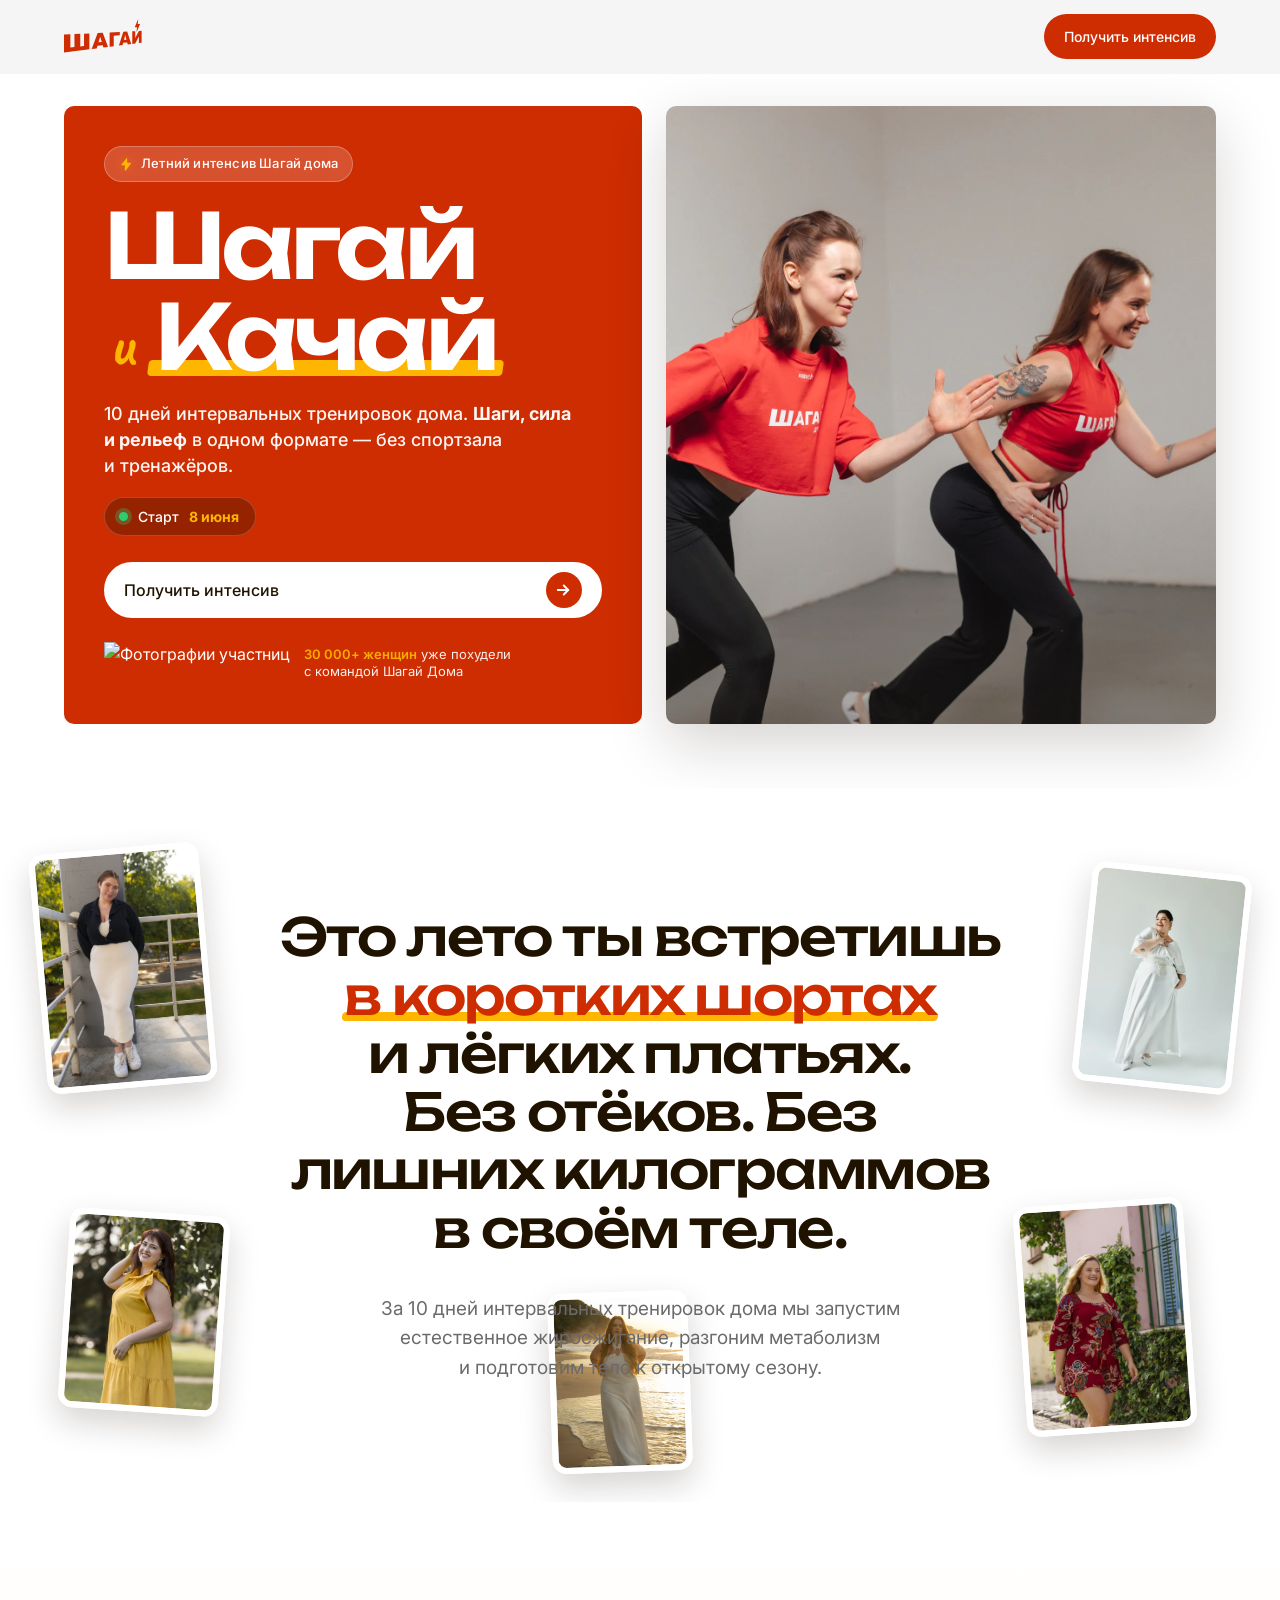
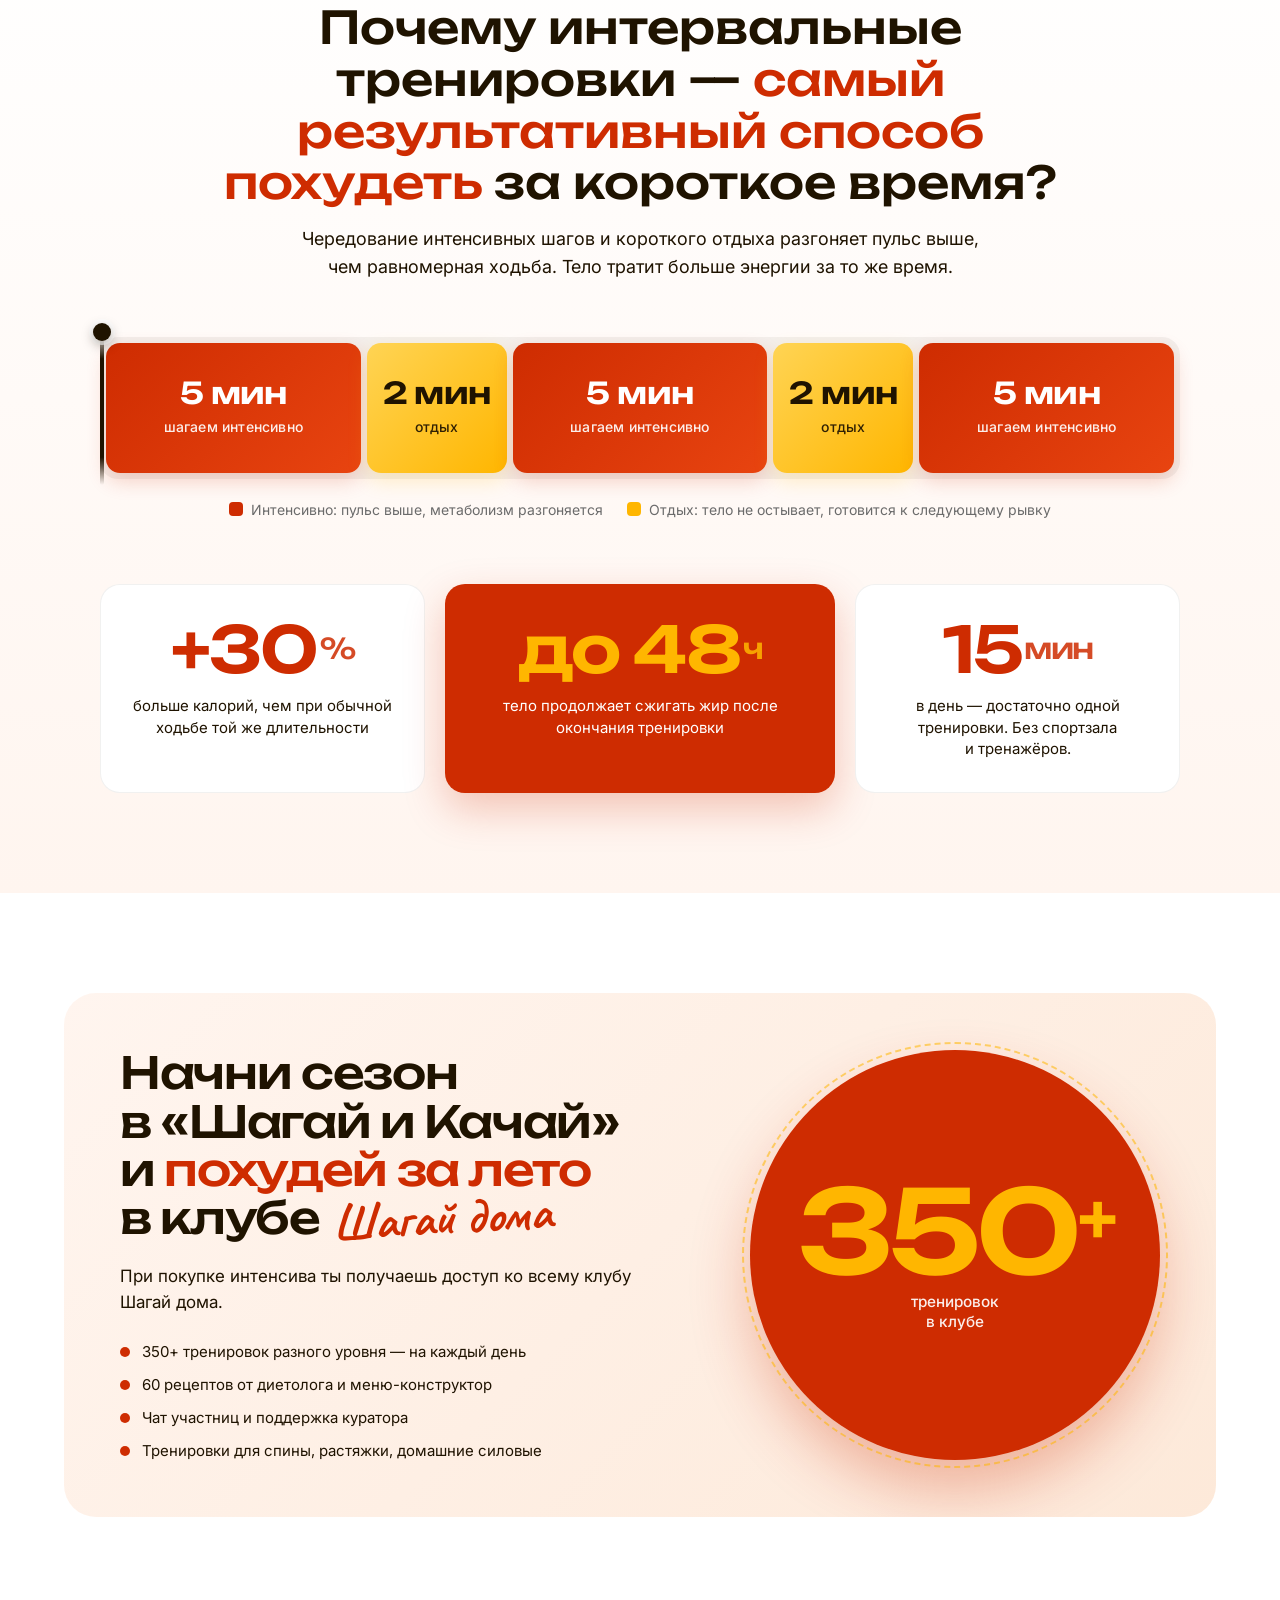
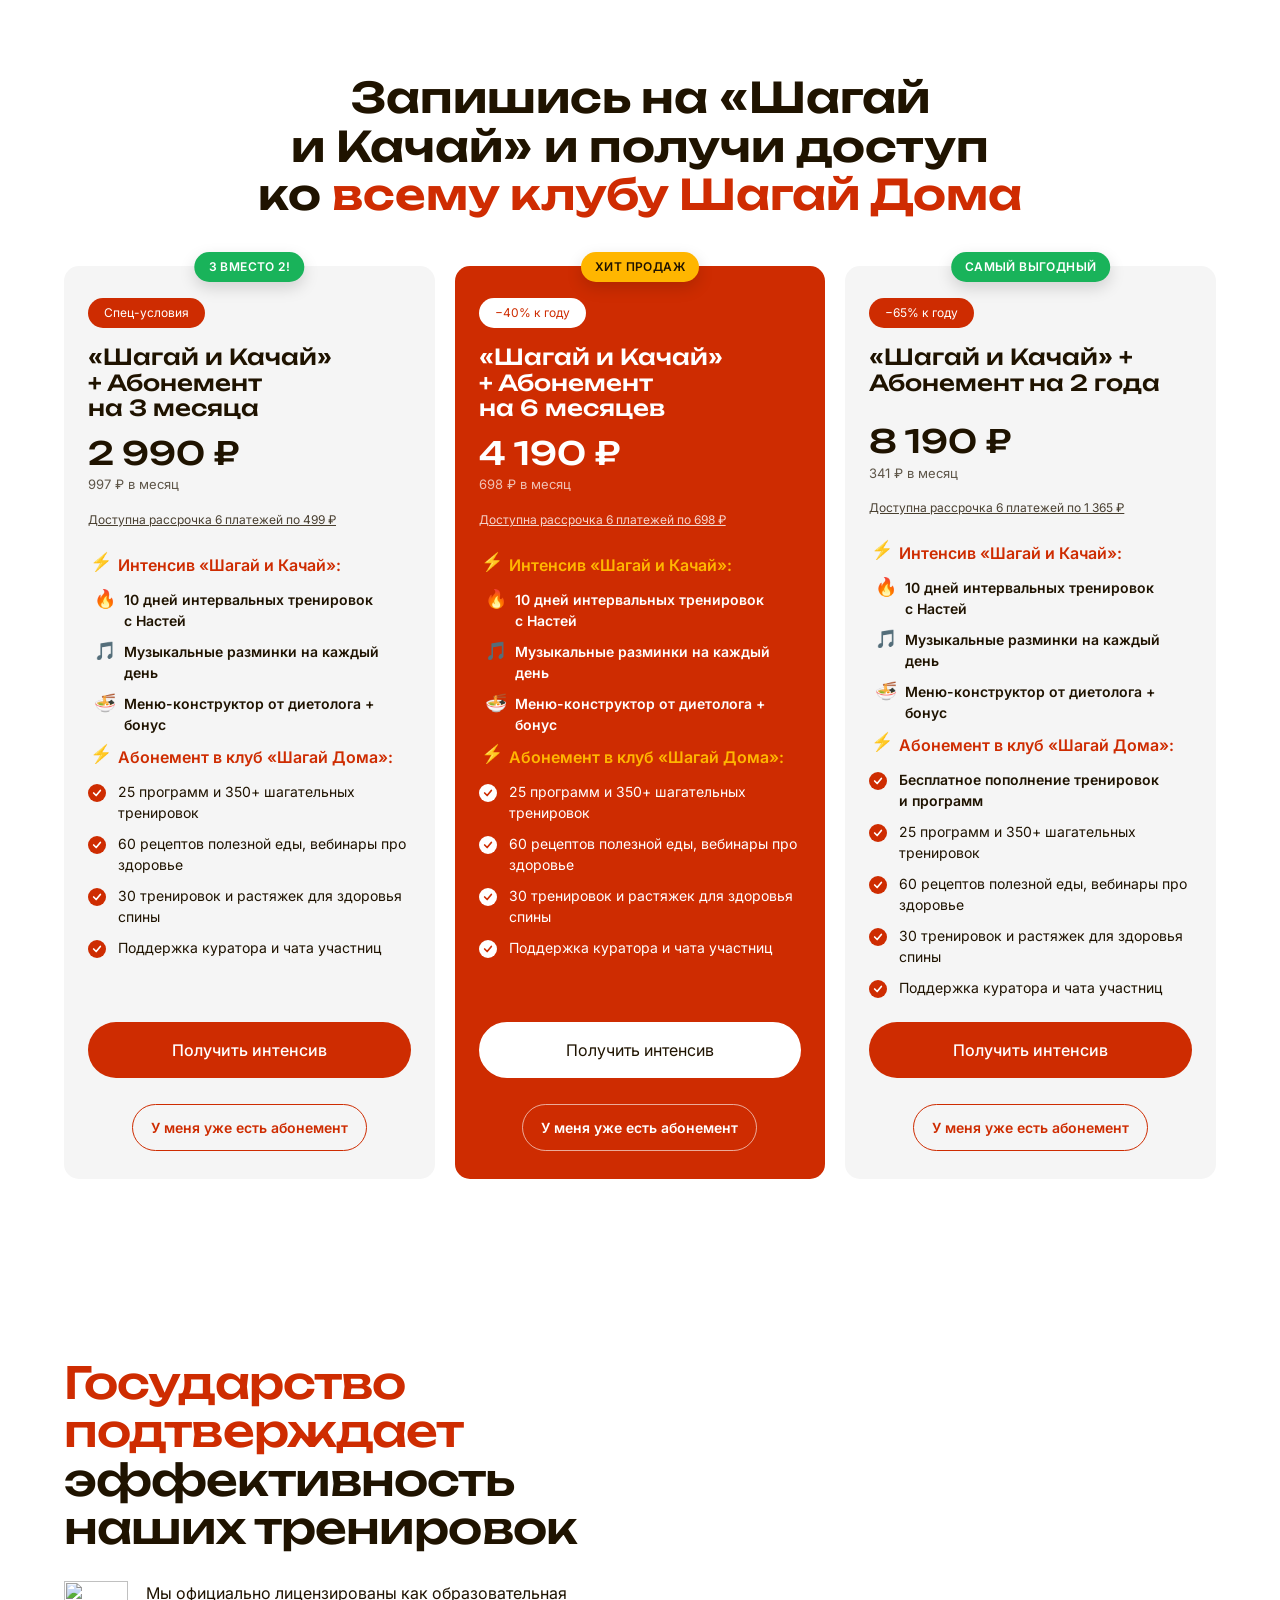
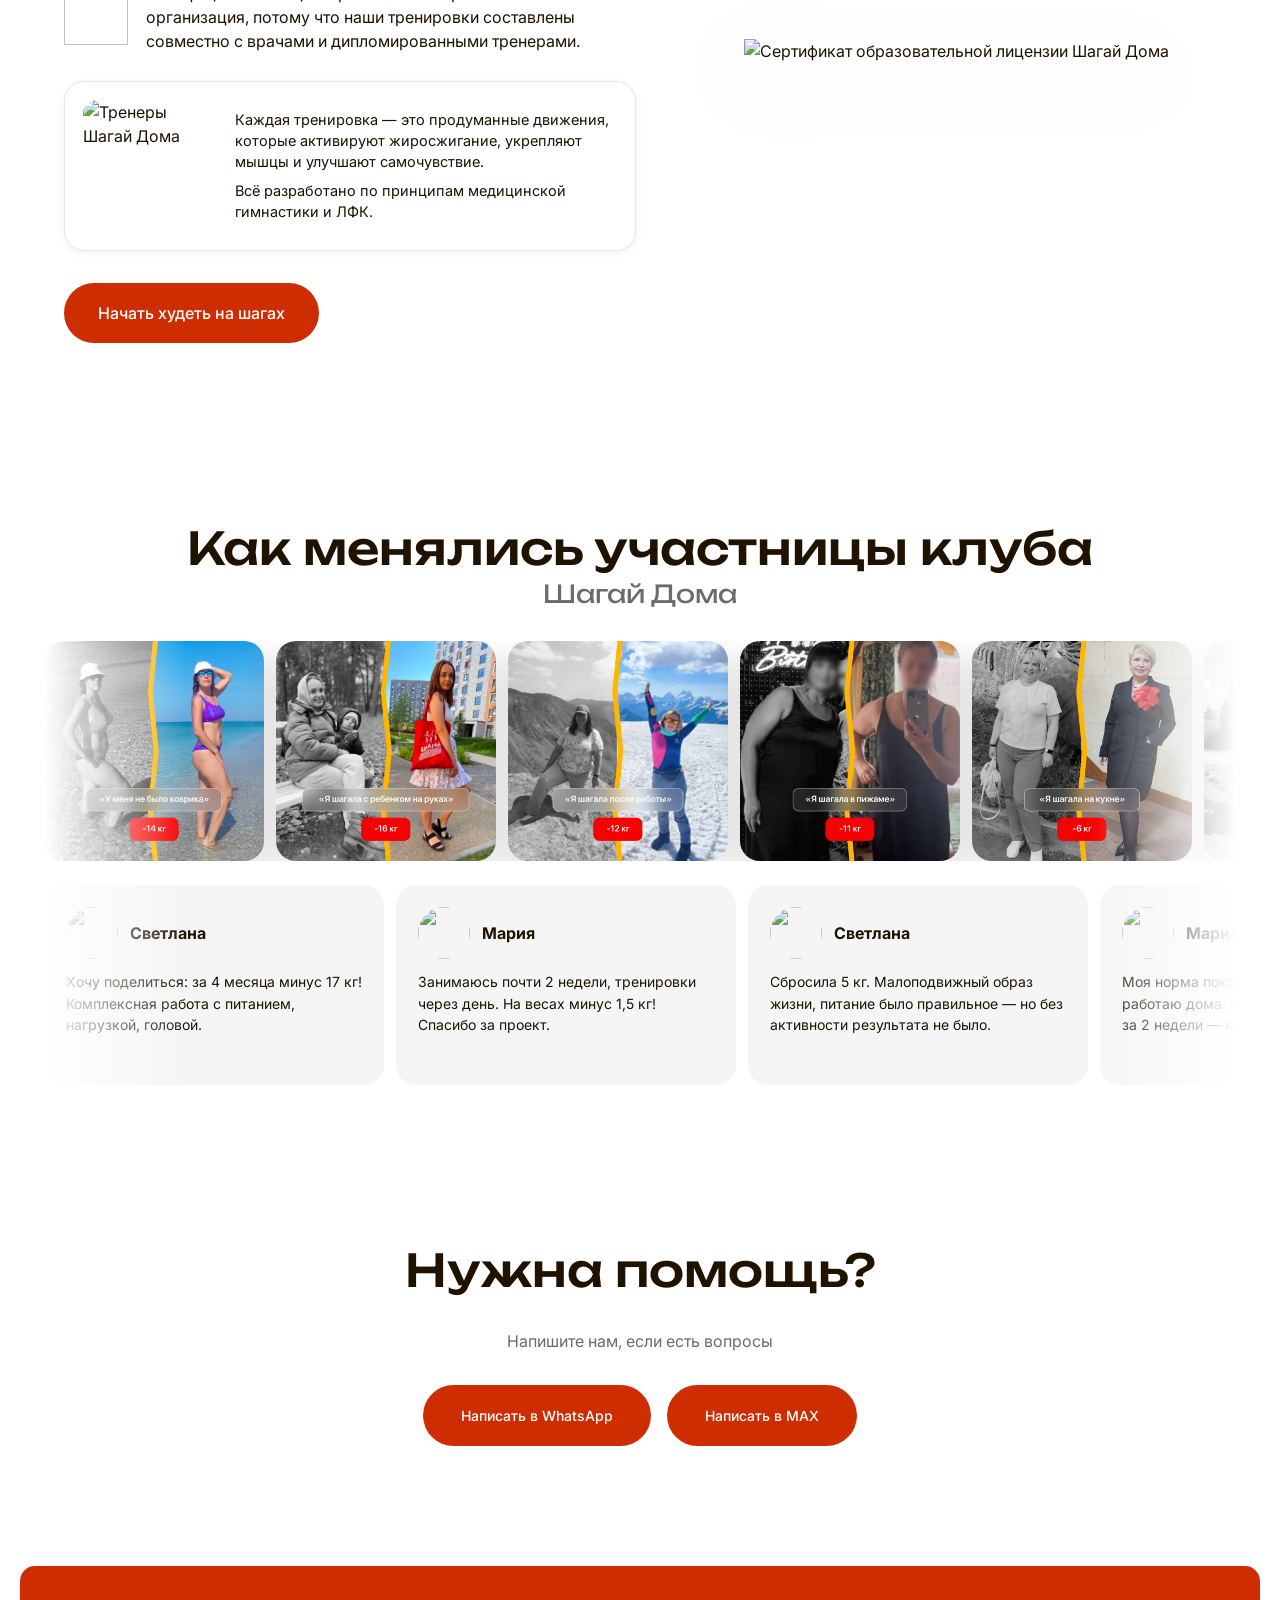
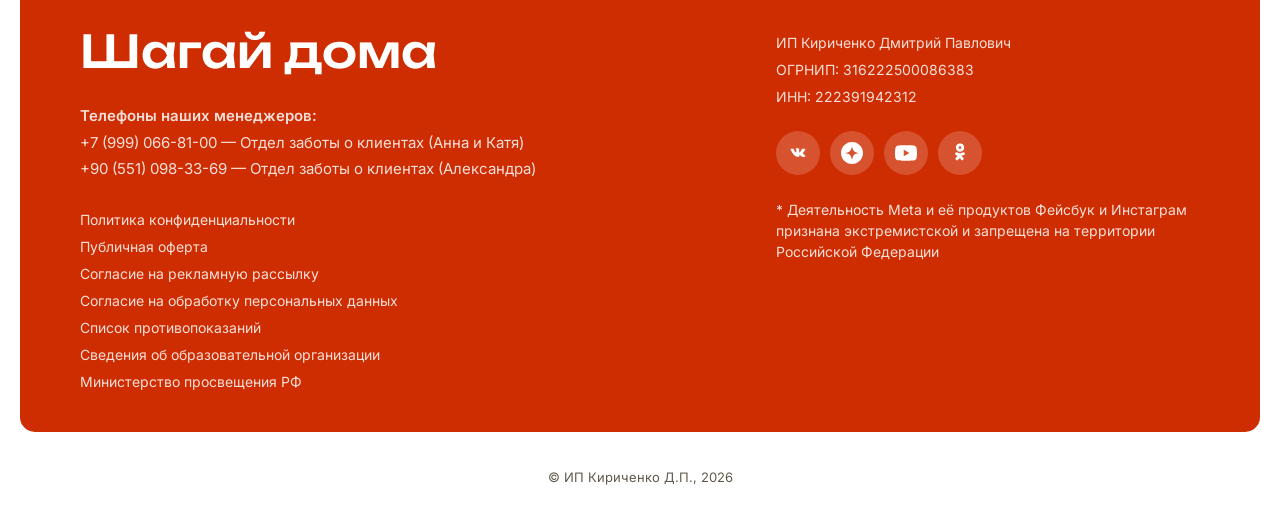
==== index.html @ 7d1512dc "fix(offer): заменить случайное фото на правильное из подборки клиента Ошибочно положил pretty-confid" ====
<!DOCTYPE html>
<html lang="ru">
<head>
  <meta charset="UTF-8" />
  <meta name="viewport" content="width=device-width, initial-scale=1.0" />
  <meta name="format-detection" content="telephone=no" />

  <title>Шагай и Качай — интервальный интенсив от клуба Шагай Дома</title>
  <meta name="description" content="10 дней интервальных тренировок дома. Шаги, сила и рельеф в одном формате. Старт 8 июня." />
  <meta property="og:type" content="website" />
  <meta property="og:url" content="https://walk-walk.ru/intervals" />
  <meta property="og:title" content="Шагай и Качай — интервальный интенсив от клуба Шагай Дома" />
  <meta property="og:description" content="10 дней интервальных тренировок дома. Шаги, сила и рельеф в одном формате. Старт 8 июня." />
  <link rel="canonical" href="https://walk-walk.ru/intervals" />

  <link rel="icon" type="image/png" sizes="32x32" href="https://static.tildacdn.com/tild3062-6234-4366-b031-623462313965/Frame_76.png" />
  <link rel="apple-touch-icon" href="https://static.tildacdn.com/tild6330-6138-4737-b163-386235663363/Frame_76.png" />

  <link rel="preconnect" href="https://fonts.googleapis.com" />
  <link rel="preconnect" href="https://fonts.gstatic.com" crossorigin />
  <link rel="preconnect" href="https://static.tildacdn.com" crossorigin />

  <!-- Preload основных шрифтов заголовков (Unbounded 600, кириллица) — убирает FOUT-вспышку при загрузке -->
  <link rel="preload" as="font" type="font/woff2" crossorigin href="https://fonts.gstatic.com/s/unbounded/v12/Yq6W-LOTXCb04q32xlpwv8ZfvRIkSYZH.woff2" />

  <link href="https://fonts.googleapis.com/css2?family=Unbounded:wght@500;600&family=Inter:wght@400;500;600&family=Caveat:wght@600;700&display=swap&subset=latin,cyrillic" rel="stylesheet" />

  <!-- Preload hero-картинки -->
  <link rel="preload" as="image" href="assets/hero/hero-2girls.webp" fetchpriority="high" />

  <link rel="stylesheet" href="styles.css?v=intv-B" />
</head>
<body>

<!-- ============================================================ -->
<!-- HEADER (sticky)                                              -->
<!-- ============================================================ -->
<header class="header" id="header">
  <div class="container header__inner">
    <a href="/" class="header__logo" aria-label="ШАГАЙ ДОМА">
      <svg viewBox="0 0 106.01 49.13" fill="none" aria-hidden="true">
        <path d="M27.36 36.85L22.19 37.4V20.22L14.26 20.6V38.26L8.68 38.86V20.87L0 21.28V45.81L34.6 41.41V19.62L27.36 19.97V36.85Z" fill="#CF2C02"/>
        <path d="M45.94 19.08L37.8 41.01L44.66 40.14L45.69 36.55L52.88 35.73L53.87 38.97L60.11 38.17L52.84 18.75L45.94 19.08ZM47.1 31.89L49.36 24.26L51.6 31.46L47.1 31.89Z" fill="#CF2C02"/>
        <path d="M76.12 17.63L62.29 18.29V37.9L67.87 37.19V22.73L76.12 22.18V17.63Z" fill="#CF2C02"/>
        <path d="M87 34.76L91.75 34.15L86.22 17.15L81.01 17.4L74.91 36.29L80.05 35.64L80.83 32.55L86.25 31.93L87 34.76ZM81.88 28.52L83.58 21.92L85.28 28.19L81.88 28.52Z" fill="#CF2C02"/>
        <path d="M102.2 23.79V32.82L105.92 32.35V16.2L102.22 16.38L97.21 25.93V16.62L93.16 16.81V33.97L97.21 33.46L102.2 23.79Z" fill="#CF2C02"/>
        <path d="M99.07 18.22L103.82 6.75L100.67 6.76L101.32 0L96.48 11.33L99.58 11.26L99.07 18.22Z" fill="#CF2C02"/>
      </svg>
    </a>

    <div class="header__actions">
      <a href="#rates" class="btn btn--primary btn--sm" data-metrika-goal="intervals-header-cta">Получить интенсив</a>
    </div>
  </div>
</header>

<!-- ============================================================ -->
<!-- MOBILE / OVERLAY NAV                                         -->
<!-- ============================================================ -->
<div class="overlay-nav" id="overlayNav" aria-hidden="true">
  <button class="overlay-nav__close" id="closeNavBtn" aria-label="Закрыть меню">×</button>
  <nav class="overlay-nav__list">
    <a href="#about">Что такое интенсив</a>
    <a href="#forwhom">Для кого</a>
    <a href="#rates">Получить интенсив</a>
    <a href="#contacts">Контакты</a>
    <a href="https://walk-walk.ru/blog/" target="_blank" rel="noopener">Блог</a>
  </nav>

  <div class="overlay-nav__socials">
    <a href="https://vk.com/walk_is_love" target="_blank" rel="noopener" aria-label="VK">
      <svg viewBox="0 0 24 24" width="20" height="20" fill="currentColor" aria-hidden="true"><path d="M12.785 16.241s.288-.032.435-.193c.135-.148.13-.426.13-.426s-.018-1.298.582-1.49c.591-.188 1.35 1.254 2.155 1.808.609.42 1.072.328 1.072.328l2.155-.031s1.127-.07.593-.96c-.044-.073-.311-.659-1.604-1.864-1.354-1.262-1.172-1.058.458-3.249.993-1.334 1.39-2.149 1.266-2.498-.118-.332-.853-.244-.853-.244l-2.446.015s-.181-.025-.315.056c-.131.08-.215.265-.215.265s-.385.99-.9 1.831c-1.083 1.775-1.516 1.869-1.693 1.755-.412-.266-.31-1.075-.31-1.65 0-1.795.272-2.543-.531-2.738-.266-.064-.462-.107-1.143-.114-.874-.009-1.613.003-2.032.208-.279.136-.494.439-.363.456.162.022.529.099.724.365.252.342.243 1.113.243 1.113s.144 2.116-.337 2.378c-.331.18-.785-.187-1.751-1.852-.495-.852-.869-1.794-.869-1.794s-.072-.176-.201-.27c-.156-.114-.374-.15-.374-.15l-2.325.015s-.349.01-.477.161c-.114.135-.009.413-.009.413s1.821 4.259 3.884 6.406c1.892 1.967 4.04 1.838 4.04 1.838h.973z"/></svg>
    </a>
    <a href="https://dzen.ru/walkislove" target="_blank" rel="noopener" aria-label="Дзен">
      <svg viewBox="0 0 24 24" width="20" height="20" fill="currentColor" aria-hidden="true"><path d="M12 0C5.373 0 0 5.373 0 12s5.373 12 12 12 12-5.373 12-12S18.627 0 12 0zm0 4.5c1.244 5.376 2.124 6.256 7.5 7.5-5.376 1.244-6.256 2.124-7.5 7.5-1.244-5.376-2.124-6.256-7.5-7.5 5.376-1.244 6.256-2.124 7.5-7.5z"/></svg>
    </a>
    <a href="https://ok.ru/group/70000006886921" target="_blank" rel="noopener" aria-label="OK">
      <svg viewBox="0 0 24 24" width="20" height="20" fill="currentColor" aria-hidden="true"><path d="M12 3.6c-2.04 0-3.696 1.66-3.696 3.7 0 2.04 1.656 3.696 3.696 3.696S15.696 9.34 15.696 7.3C15.696 5.26 14.04 3.6 12 3.6zm0 5.16c-.804 0-1.464-.66-1.464-1.46 0-.804.66-1.464 1.464-1.464.804 0 1.464.66 1.464 1.464 0 .8-.66 1.46-1.464 1.46zm5.236 5.04c-.276-.564-.984-1.036-2.072-.16-1.476 1.176-3.852 1.176-3.852 1.176s-2.376 0-3.852-1.176c-1.088-.876-1.796-.404-2.072.16-.48.984.09 1.452.708 1.984.528.456 2.508 1.224 4.36 1.392l-1.548 1.548c-.612.612-.224 1.572.604 1.572.512 0 1.024-.512 1.024-.512l1.776-1.776 1.776 1.776s.512.512 1.024.512c.828 0 1.216-.96.604-1.572l-1.548-1.548c1.852-.168 3.832-.936 4.36-1.392.618-.532 1.188-1 .708-1.984z"/></svg>
    </a>
    <a href="https://wa.me/905510983369" target="_blank" rel="noopener" aria-label="WhatsApp">
      <svg viewBox="0 0 24 24" width="20" height="20" fill="currentColor" aria-hidden="true"><path d="M17.472 14.382c-.297-.149-1.758-.867-2.03-.967-.273-.099-.471-.148-.67.15-.197.297-.767.966-.94 1.164-.173.199-.347.223-.644.075-.297-.15-1.255-.463-2.39-1.475-.883-.788-1.48-1.761-1.653-2.059-.173-.297-.018-.458.13-.606.134-.133.298-.347.446-.52.149-.174.198-.298.298-.497.099-.198.05-.371-.025-.52-.075-.149-.669-1.612-.916-2.207-.242-.579-.487-.5-.669-.51-.173-.008-.371-.01-.57-.01-.198 0-.52.074-.792.372-.272.297-1.04 1.016-1.04 2.479 0 1.462 1.065 2.875 1.213 3.074.149.198 2.096 3.2 5.077 4.487.709.306 1.262.489 1.694.625.712.227 1.36.195 1.871.118.571-.085 1.758-.719 2.006-1.413.248-.694.248-1.289.173-1.413-.074-.124-.272-.198-.57-.347m-5.421 7.403h-.004a9.87 9.87 0 0 1-5.031-1.378l-.361-.214-3.741.982.998-3.648-.235-.374a9.86 9.86 0 0 1-1.51-5.26c.001-5.45 4.436-9.884 9.888-9.884 2.64 0 5.122 1.03 6.988 2.898a9.825 9.825 0 0 1 2.893 6.994c-.003 5.45-4.437 9.884-9.885 9.884m8.413-18.297A11.815 11.815 0 0 0 12.05 0C5.495 0 .16 5.335.157 11.892c0 2.096.547 4.142 1.588 5.945L.057 24l6.305-1.654a11.882 11.882 0 0 0 5.683 1.448h.005c6.554 0 11.89-5.335 11.893-11.893a11.821 11.821 0 0 0-3.48-8.413z"/></svg>
    </a>
  </div>

  <div class="overlay-nav__cta">
    <a href="#rates" class="btn btn--white btn--block">Получить интенсив</a>
  </div>
</div>
<div class="overlay-nav__backdrop" id="overlayBackdrop"></div>

<!-- ============================================================ -->
<!-- 1. ГЛАВНАЯ / HERO                                            -->
<!-- ============================================================ -->
<section class="hero" id="top">
  <div class="container">
    <div class="hero__grid">
      <div class="hero__card">
        <div class="hero__chip">
          <svg class="hero__chip-bolt" viewBox="0 0 24 24" width="14" height="14" fill="currentColor" aria-hidden="true">
            <path d="M13 2L4.09 12.97c-.39.48-.05 1.18.58 1.18H10v8.32c0 .94 1.2 1.34 1.77.59L20.5 11.09c.36-.47.03-1.15-.57-1.15H14V2.68C14 1.74 12.78 1.34 12.21 2.09L13 2z"/>
          </svg>
          Летний интенсив Шагай&nbsp;дома
        </div>

        <h1 class="hero__title">Шагай <span class="hero__title-amp">и</span> <span class="hero__title-accent2">Качай</span></h1>

        <p class="hero__lead">10&nbsp;дней интервальных тренировок дома. <strong>Шаги, сила и&nbsp;рельеф</strong> в&nbsp;одном формате — без спортзала и&nbsp;тренажёров.</p>

        <div class="hero__startbadge">
          <span class="hero__startbadge-dot"></span>
          Старт <strong>8&nbsp;июня</strong>
        </div>

        <a href="#rates" class="btn btn--white btn--lg btn--block hero__cta" data-metrika-goal="intervals-hero-cta">
          <span>Получить интенсив</span>
          <span class="hero__cta-arrow" aria-hidden="true">
            <svg viewBox="0 0 24 24" width="18" height="18" fill="none" stroke="currentColor" stroke-width="2.5" stroke-linecap="round" stroke-linejoin="round"><line x1="5" y1="12" x2="19" y2="12"/><polyline points="13 6 19 12 13 18"/></svg>
          </span>
        </a>

        <div class="hero__social-proof">
          <div class="hero__avatars hero__avatars--strip">
            <img src="https://optim.tildacdn.com/tild3533-3164-4761-b161-656464363663/-/resize/280x/-/format/webp/2.png.webp" alt="Фотографии участниц" />
          </div>
          <div class="hero__social-text">
            <strong>30&nbsp;000+ женщин</strong> уже похудели<br/>с&nbsp;командой Шагай Дома
          </div>
        </div>
      </div>

      <div class="hero__image-wrap">
        <div class="hero__image" style="background-image:url('assets/hero/hero-2girls.webp');"></div>
      </div>
    </div>
  </div>
</section>

<!-- ============================================================ -->
<!-- 2. ПРОДУКТОВЫЙ ОФФЕР — большая фраза о лете                  -->
<!-- ============================================================ -->
<section class="section offer" id="offer">
  <!-- Декоративные фото летних образов вокруг текста (5 шт) — только на десктопе/планшете -->
  <div class="offer__photos" aria-hidden="true">
    <div class="offer__photo offer__photo--1" style="background-image:url('assets/offer/w1-balcony.webp');"></div>
    <div class="offer__photo offer__photo--2" style="background-image:url('assets/offer/w2-yellow.webp');"></div>
    <div class="offer__photo offer__photo--3" style="background-image:url('assets/offer/w3-white.webp');"></div>
    <div class="offer__photo offer__photo--4" style="background-image:url('assets/offer/w4-beach.webp');"></div>
    <div class="offer__photo offer__photo--5" style="background-image:url('assets/offer/w5-floral.webp');"></div>
  </div>

  <div class="container">
    <p class="offer__text">
      Это лето ты встретишь <span class="offer__hl">в&nbsp;коротких шортах</span> и&nbsp;лёгких платьях.
      <br/>Без отёков. Без лишних килограммов в&nbsp;своём теле.
    </p>
    <p class="offer__sub">
      За&nbsp;10&nbsp;дней интервальных тренировок дома мы&nbsp;запустим естественное жиросжигание, разгоним метаболизм и&nbsp;подготовим тело к&nbsp;открытому сезону.
    </p>
  </div>
</section>

<!-- ============================================================ -->
<!-- 3. МЕТОД — почему интервальные эффективны (схема с ползунком) -->
<!-- ============================================================ -->
<section class="section method" id="method">
  <div class="container">
    <h2 class="section__title method__title">
      Почему интервальные тренировки&nbsp;— <span class="method__title-mark">самый результативный способ похудеть</span> за&nbsp;короткое время?
    </h2>
    <p class="method__lead">
      Чередование интенсивных шагов и&nbsp;короткого отдыха разгоняет пульс выше, чем&nbsp;равномерная ходьба. Тело тратит больше энергии за&nbsp;то&nbsp;же время.
    </p>

    <div class="method__schema" aria-label="Схема интервальной тренировки">
      <div class="method__bar">
        <div class="method__seg method__seg--work" style="--w:5"><span class="method__seg-time">5&nbsp;мин</span><span class="method__seg-name">шагаем интенсивно</span></div>
        <div class="method__seg method__seg--rest" style="--w:2"><span class="method__seg-time">2&nbsp;мин</span><span class="method__seg-name">отдых</span></div>
        <div class="method__seg method__seg--work" style="--w:5"><span class="method__seg-time">5&nbsp;мин</span><span class="method__seg-name">шагаем интенсивно</span></div>
        <div class="method__seg method__seg--rest" style="--w:2"><span class="method__seg-time">2&nbsp;мин</span><span class="method__seg-name">отдых</span></div>
        <div class="method__seg method__seg--work" style="--w:5"><span class="method__seg-time">5&nbsp;мин</span><span class="method__seg-name">шагаем интенсивно</span></div>
        <div class="method__cursor" aria-hidden="true">
          <div class="method__cursor-line"></div>
          <div class="method__cursor-dot"></div>
        </div>
      </div>
      <div class="method__legend">
        <span class="method__legend-item"><span class="method__legend-swatch method__legend-swatch--work"></span>Интенсивно: пульс выше, метаболизм разгоняется</span>
        <span class="method__legend-item"><span class="method__legend-swatch method__legend-swatch--rest"></span>Отдых: тело не остывает, готовится к&nbsp;следующему рывку</span>
      </div>
    </div>

    <div class="method__stats">
      <div class="method__stat">
        <div class="method__stat-num">+30<sup>%</sup></div>
        <p>больше калорий, чем при обычной ходьбе той&nbsp;же длительности</p>
      </div>
      <div class="method__stat method__stat--hero">
        <div class="method__stat-num">до&nbsp;48<sup>ч</sup></div>
        <p>тело продолжает сжигать жир после окончания тренировки</p>
      </div>
      <div class="method__stat">
        <div class="method__stat-num">15<sup>мин</sup></div>
        <p>в&nbsp;день&nbsp;— достаточно одной тренировки. Без спортзала и&nbsp;тренажёров.</p>
      </div>
    </div>
  </div>
</section>

<!-- ============================================================ -->
<!-- 4. БОНУС — клубный доступ как продолжение лета                -->
<!-- ============================================================ -->
<section class="section bonus" id="bonus">
  <div class="container">
    <div class="bonus__card">
      <div class="bonus__text">
        <h2 class="bonus__h2">
          Начни сезон в&nbsp;«Шагай&nbsp;и&nbsp;Качай» и&nbsp;<span class="bonus__hl">похудей за&nbsp;лето</span> в&nbsp;клубе <span class="bonus__brand">Шагай&nbsp;дома</span>
        </h2>
        <p class="bonus__lead">
          При покупке интенсива ты&nbsp;получаешь доступ ко&nbsp;всему клубу Шагай&nbsp;дома.
        </p>
        <ul class="bonus__list">
          <li><span class="bonus__dot"></span>350+ тренировок разного уровня&nbsp;— на&nbsp;каждый день</li>
          <li><span class="bonus__dot"></span>60 рецептов от&nbsp;диетолога и&nbsp;меню-конструктор</li>
          <li><span class="bonus__dot"></span>Чат участниц и&nbsp;поддержка куратора</li>
          <li><span class="bonus__dot"></span>Тренировки для спины, растяжки, домашние силовые</li>
        </ul>
      </div>
      <div class="bonus__visual" aria-hidden="true">
        <div class="bonus__visual-num">350<sup>+</sup></div>
        <div class="bonus__visual-label">тренировок<br/>в&nbsp;клубе</div>
        <div class="bonus__visual-ring"></div>
      </div>
    </div>
  </div>
</section>

<!-- ============================================================ -->
<!-- 5. ТАРИФЫ                                                    -->
<!-- ============================================================ -->
<section class="rates-banner">
  <div class="container">
    <h2>Запишись на&nbsp;«Шагай и&nbsp;Качай» и&nbsp;получи доступ ко&nbsp;<span class="accent">всему клубу Шагай&nbsp;Дома</span></h2>
  </div>
</section>

<section class="section rates" id="rates">
  <div class="container">
    <div class="rates__grid">

      <article class="rate-card">
        <span class="rate-card__badge-top rate-card__badge-top--bonus">3&nbsp;вместо&nbsp;2!</span>
        <span class="rate-card__discount">Спец-условия</span>
        <h3 class="rate-card__title">«Шагай и&nbsp;Качай» + Абонемент на&nbsp;3&nbsp;месяца</h3>
        <div class="rate-card__price">
          <span class="rate-card__new">2 990 ₽</span>
          <span class="rate-card__monthly">997 ₽ в&nbsp;месяц</span>
        </div>
        <a href="#popup-installment" class="rate-card__installment" data-popup>Доступна рассрочка 6 платежей по 499 ₽</a>
        <ul class="rate-card__features">
          <li class="rate-card__features-hero"><strong>Интенсив «Шагай и&nbsp;Качай»:</strong></li>
          <li class="rate-card__features-bright"><span class="rate-card__bullet-emoji">🔥</span>10 дней интервальных тренировок с&nbsp;Настей</li>
          <li class="rate-card__features-bright"><span class="rate-card__bullet-emoji">🎵</span>Музыкальные разминки на&nbsp;каждый день</li>
          <li class="rate-card__features-bright"><span class="rate-card__bullet-emoji">🍜</span>Меню-конструктор от&nbsp;диетолога + бонус</li>
          <li class="rate-card__features-hero"><strong>Абонемент в&nbsp;клуб «Шагай&nbsp;Дома»:</strong></li>
          <li>25 программ и 350+ шагательных тренировок</li>
          <li>60 рецептов полезной еды, вебинары про здоровье</li>
          <li>30 тренировок и&nbsp;растяжек для здоровья спины</li>
          <li>Поддержка куратора и&nbsp;чата участниц</li>
        </ul>
        <button type="button" class="btn btn--primary btn--block" data-popup="popup-buy-3m" data-metrika-goal="intervals-rate-3m-click">Получить интенсив</button>
        <a href="https://my.walk-walk.ru/intervals" class="rate-card__alt-link" target="_blank" rel="noopener" data-metrika-goal="intervals-have-subscription-3m">У меня уже есть абонемент</a>
      </article>

      <article class="rate-card rate-card--featured">
        <span class="rate-card__badge-top">Хит продаж</span>
        <span class="rate-card__discount">−40% к&nbsp;году</span>
        <h3 class="rate-card__title">«Шагай и&nbsp;Качай» + Абонемент на&nbsp;6&nbsp;месяцев</h3>
        <div class="rate-card__price">
          <span class="rate-card__new">4 190 ₽</span>
          <span class="rate-card__monthly">698 ₽ в&nbsp;месяц</span>
        </div>
        <a href="#popup-installment" class="rate-card__installment" data-popup>Доступна рассрочка 6 платежей по 698 ₽</a>
        <ul class="rate-card__features">
          <li class="rate-card__features-hero"><strong>Интенсив «Шагай и&nbsp;Качай»:</strong></li>
          <li class="rate-card__features-bright"><span class="rate-card__bullet-emoji">🔥</span>10 дней интервальных тренировок с&nbsp;Настей</li>
          <li class="rate-card__features-bright"><span class="rate-card__bullet-emoji">🎵</span>Музыкальные разминки на&nbsp;каждый день</li>
          <li class="rate-card__features-bright"><span class="rate-card__bullet-emoji">🍜</span>Меню-конструктор от&nbsp;диетолога + бонус</li>
          <li class="rate-card__features-hero"><strong>Абонемент в&nbsp;клуб «Шагай&nbsp;Дома»:</strong></li>
          <li>25 программ и 350+ шагательных тренировок</li>
          <li>60 рецептов полезной еды, вебинары про здоровье</li>
          <li>30 тренировок и&nbsp;растяжек для здоровья спины</li>
          <li>Поддержка куратора и&nbsp;чата участниц</li>
        </ul>
        <button type="button" class="btn btn--white btn--block" data-popup="popup-buy-6m" data-metrika-goal="intervals-rate-6m-click">Получить интенсив</button>
        <a href="https://my.walk-walk.ru/intervals" class="rate-card__alt-link rate-card__alt-link--on-red" target="_blank" rel="noopener" data-metrika-goal="intervals-have-subscription-6m">У меня уже есть абонемент</a>
      </article>

      <article class="rate-card">
        <span class="rate-card__badge-top rate-card__badge-top--best">Самый выгодный</span>
        <span class="rate-card__discount">−65% к&nbsp;году</span>
        <h3 class="rate-card__title">«Шагай и&nbsp;Качай» + Абонемент на&nbsp;2&nbsp;года</h3>
        <div class="rate-card__price">
          <span class="rate-card__new">8 190 ₽</span>
          <span class="rate-card__monthly">341 ₽ в&nbsp;месяц</span>
        </div>
        <a href="#popup-installment" class="rate-card__installment" data-popup>Доступна рассрочка 6 платежей по 1 365 ₽</a>
        <ul class="rate-card__features">
          <li class="rate-card__features-hero"><strong>Интенсив «Шагай и&nbsp;Качай»:</strong></li>
          <li class="rate-card__features-bright"><span class="rate-card__bullet-emoji">🔥</span>10 дней интервальных тренировок с&nbsp;Настей</li>
          <li class="rate-card__features-bright"><span class="rate-card__bullet-emoji">🎵</span>Музыкальные разминки на&nbsp;каждый день</li>
          <li class="rate-card__features-bright"><span class="rate-card__bullet-emoji">🍜</span>Меню-конструктор от&nbsp;диетолога + бонус</li>
          <li class="rate-card__features-hero"><strong>Абонемент в&nbsp;клуб «Шагай&nbsp;Дома»:</strong></li>
          <li><em>Бесплатное пополнение тренировок и&nbsp;программ</em></li>
          <li>25 программ и 350+ шагательных тренировок</li>
          <li>60 рецептов полезной еды, вебинары про здоровье</li>
          <li>30 тренировок и&nbsp;растяжек для здоровья спины</li>
          <li>Поддержка куратора и&nbsp;чата участниц</li>
        </ul>
        <button type="button" class="btn btn--primary btn--block" data-popup="popup-buy-2y" data-metrika-goal="intervals-rate-2y-click">Получить интенсив</button>
        <a href="https://my.walk-walk.ru/intervals" class="rate-card__alt-link" target="_blank" rel="noopener" data-metrika-goal="intervals-have-subscription-2y">У меня уже есть абонемент</a>
      </article>

    </div>
  </div>
</section>

<!-- ============================================================ -->
<!-- 6. ГОСУДАРСТВО ПОДТВЕРЖДАЕТ — образовательная лицензия       -->
<!-- ============================================================ -->
<section class="section license" id="license">
  <div class="container">
    <div class="license__grid">
      <div class="license__text">
        <h2 class="license__h2">
          <span class="license__h2-accent">Государство подтверждает</span>
          эффективность наших тренировок
        </h2>

        <div class="license__row">
          <div class="license__shield" aria-hidden="true">
            <img src="https://static.tildacdn.com/tild3636-6639-4035-b463-653332363338/12.png" alt="" />
          </div>
          <p class="license__row-text">
            Мы&nbsp;официально лицензированы как образовательная организация, потому что наши тренировки составлены совместно с&nbsp;врачами и&nbsp;дипломированными тренерами.
          </p>
        </div>

        <div class="license__card">
          <img class="license__card-photo" src="https://static.tildacdn.com/tild3133-6630-4563-b339-633964646635/10.png" alt="Тренеры Шагай Дома" loading="lazy" />
          <div class="license__card-text">
            <p>Каждая тренировка&nbsp;— это продуманные движения, которые активируют жиросжигание, укрепляют мышцы и&nbsp;улучшают самочувствие.</p>
            <p>Всё разработано по&nbsp;принципам медицинской гимнастики и&nbsp;ЛФК.</p>
          </div>
        </div>

        <a href="#rates" class="btn btn--primary btn--lg license__cta" data-metrika-goal="intervals-license-cta">
          Начать худеть на&nbsp;шагах
        </a>
      </div>

      <div class="license__certificate">
        <img src="https://static.tildacdn.com/tild3662-3066-4463-b931-363261303065/Group_20.png" alt="Сертификат образовательной лицензии Шагай Дома" loading="lazy" />
      </div>
    </div>
  </div>
</section>

<!-- ============================================================ -->
<!-- 7. КЕЙСЫ + ОТЗЫВЫ (marquee)                                 -->
<!-- ============================================================ -->
<section class="section cases" id="cases">
  <div class="container">
    <h2 class="section__title cases__title">Как менялись участницы клуба <span class="section__title-sub">Шагай Дома</span></h2>

    <!-- Лента кейсов: бесконечный автоскролл влево (pause-on-hover).
         Дублируем содержимое 2 раза для бесшовной петли. -->
    <div class="marquee marquee--cases" aria-label="Фото участниц до/после">
      <div class="marquee__track">
        <a class="case-tile" href="assets/cases/case-1.webp" target="_blank"><img src="assets/cases/case-1.webp" alt="Кейс 1" loading="lazy" /></a>
        <a class="case-tile" href="assets/cases/case-2.webp" target="_blank"><img src="assets/cases/case-2.webp" alt="Кейс 2" loading="lazy" /></a>
        <a class="case-tile" href="assets/cases/case-3.webp" target="_blank"><img src="assets/cases/case-3.webp" alt="Кейс 3" loading="lazy" /></a>
        <a class="case-tile" href="assets/cases/case-4.webp" target="_blank"><img src="assets/cases/case-4.webp" alt="Кейс 4" loading="lazy" /></a>
        <a class="case-tile" href="assets/cases/case-5.webp" target="_blank"><img src="assets/cases/case-5.webp" alt="Кейс 5" loading="lazy" /></a>
        <a class="case-tile" href="assets/cases/case-6.webp" target="_blank"><img src="assets/cases/case-6.webp" alt="Кейс 6" loading="lazy" /></a>
        <a class="case-tile" href="assets/cases/case-7.webp" target="_blank"><img src="assets/cases/case-7.webp" alt="Кейс 7" loading="lazy" /></a>
        <a class="case-tile" href="assets/cases/case-8.webp" target="_blank"><img src="assets/cases/case-8.webp" alt="Кейс 8" loading="lazy" /></a>
        <a class="case-tile" href="assets/cases/case-9.webp" target="_blank"><img src="assets/cases/case-9.webp" alt="Кейс 9" loading="lazy" /></a>
        <a class="case-tile" href="assets/cases/case-10.webp" target="_blank"><img src="assets/cases/case-10.webp" alt="Кейс 10" loading="lazy" /></a>
        <!-- Дубль для бесшовной петли -->
        <a class="case-tile" href="assets/cases/case-1.webp" target="_blank" aria-hidden="true"><img src="assets/cases/case-1.webp" alt="" loading="lazy" /></a>
        <a class="case-tile" href="assets/cases/case-2.webp" target="_blank" aria-hidden="true"><img src="assets/cases/case-2.webp" alt="" loading="lazy" /></a>
        <a class="case-tile" href="assets/cases/case-3.webp" target="_blank" aria-hidden="true"><img src="assets/cases/case-3.webp" alt="" loading="lazy" /></a>
        <a class="case-tile" href="assets/cases/case-4.webp" target="_blank" aria-hidden="true"><img src="assets/cases/case-4.webp" alt="" loading="lazy" /></a>
        <a class="case-tile" href="assets/cases/case-5.webp" target="_blank" aria-hidden="true"><img src="assets/cases/case-5.webp" alt="" loading="lazy" /></a>
        <a class="case-tile" href="assets/cases/case-6.webp" target="_blank" aria-hidden="true"><img src="assets/cases/case-6.webp" alt="" loading="lazy" /></a>
        <a class="case-tile" href="assets/cases/case-7.webp" target="_blank" aria-hidden="true"><img src="assets/cases/case-7.webp" alt="" loading="lazy" /></a>
        <a class="case-tile" href="assets/cases/case-8.webp" target="_blank" aria-hidden="true"><img src="assets/cases/case-8.webp" alt="" loading="lazy" /></a>
        <a class="case-tile" href="assets/cases/case-9.webp" target="_blank" aria-hidden="true"><img src="assets/cases/case-9.webp" alt="" loading="lazy" /></a>
        <a class="case-tile" href="assets/cases/case-10.webp" target="_blank" aria-hidden="true"><img src="assets/cases/case-10.webp" alt="" loading="lazy" /></a>
      </div>
    </div>

    <!-- Лента отзывов: автоскролл вправо (обратная сторона для контраста). -->
    <div class="marquee marquee--reviews marquee--reverse" aria-label="Текстовые отзывы участниц">
      <div class="marquee__track">
        <article class="review-card"><div class="review-card__head"><img src="https://static.tildacdn.com/tild3538-3333-4330-b830-653537663662/8.png" alt="" /><strong>Светлана</strong></div><p>Хочу поделиться: за 4 месяца минус 17 кг! Комплексная работа с питанием, нагрузкой, головой.</p></article>
        <article class="review-card"><div class="review-card__head"><img src="https://static.tildacdn.com/tild3134-6264-4766-a562-646636376438/1.png" alt="" /><strong>Мария</strong></div><p>Занимаюсь почти 2 недели, тренировки через день. На весах минус 1,5 кг! Спасибо за проект.</p></article>
        <article class="review-card"><div class="review-card__head"><img src="https://static.tildacdn.com/tild3936-6631-4234-a139-383063613963/7.png" alt="" /><strong>Светлана</strong></div><p>Сбросила 5 кг. Малоподвижный образ жизни, питание было правильное — но без активности результата не было.</p></article>
        <article class="review-card"><div class="review-card__head"><img src="https://static.tildacdn.com/tild6162-3466-4935-b634-326431333663/9.png" alt="" /><strong>Мария</strong></div><p>Моя норма пока 5–6 тыс шагов в сутки — работаю дома. Слежу за питанием. Итог за 2 недели — минус 4 кг!</p></article>
        <article class="review-card"><div class="review-card__head"><img src="https://static.tildacdn.com/tild3239-3333-4234-b230-626633326263/15.png" alt="" /><strong>Александра</strong></div><p>Джинсы, которые весной были в обтяжку, теперь снимаю не растягивая. К новому году иду менять гардероб.</p></article>
        <article class="review-card"><div class="review-card__head"><img src="https://static.tildacdn.com/tild3265-3037-4065-b736-343832356265/12.png" alt="" /><strong>Снежана</strong></div><p>Я в процессе сброса веса. Минус почти 40 кг за 2 года, иду дальше. Пришла пошагать — а тут весело!</p></article>
        <article class="review-card"><div class="review-card__head"><img src="https://static.tildacdn.com/tild3063-6666-4235-b864-316236373836/14.png" alt="" /><strong>Елена</strong></div><p>Можно я повосторгаюсь недельным результатом? Целых −2 см за неделю!</p></article>
        <article class="review-card"><div class="review-card__head"><img src="https://static.tildacdn.com/tild3566-6338-4838-b762-626563306336/11.png" alt="" /><strong>Ирина</strong></div><p>В клубе с пятницы — а сегодня на весах −1 кг. Не помню, когда последний раз видела цифру меньше 55.</p></article>
        <article class="review-card"><div class="review-card__head"><img src="https://static.tildacdn.com/tild3938-3830-4233-a463-653166313962/13.png" alt="" /><strong>Юлия</strong></div><p>Тренируюсь каждый день с удовольствием. 20 тыс шагов — не проблема. Минус 8 кг за 4 месяца, обновила гардероб.</p></article>
        <article class="review-card"><div class="review-card__head"><img src="https://static.tildacdn.com/tild6336-3634-4264-b834-383331383463/10.jpg" alt="" /><strong>Екатерина</strong></div><p>Появилась компания единомышленников, которые не дают сдаться. Похудела на 7 кг, объёмы тают.</p></article>
        <!-- дубль -->
        <article class="review-card" aria-hidden="true"><div class="review-card__head"><img src="https://static.tildacdn.com/tild3538-3333-4330-b830-653537663662/8.png" alt="" /><strong>Светлана</strong></div><p>Хочу поделиться: за 4 месяца минус 17 кг!</p></article>
        <article class="review-card" aria-hidden="true"><div class="review-card__head"><img src="https://static.tildacdn.com/tild3134-6264-4766-a562-646636376438/1.png" alt="" /><strong>Мария</strong></div><p>Занимаюсь почти 2 недели, тренировки через день. На весах минус 1,5 кг!</p></article>
        <article class="review-card" aria-hidden="true"><div class="review-card__head"><img src="https://static.tildacdn.com/tild3936-6631-4234-a139-383063613963/7.png" alt="" /><strong>Светлана</strong></div><p>Сбросила 5 кг. Без активности результата не было — теперь есть.</p></article>
        <article class="review-card" aria-hidden="true"><div class="review-card__head"><img src="https://static.tildacdn.com/tild6162-3466-4935-b634-326431333663/9.png" alt="" /><strong>Мария</strong></div><p>Итог за 2 недели — минус 4 кг!</p></article>
        <article class="review-card" aria-hidden="true"><div class="review-card__head"><img src="https://static.tildacdn.com/tild3239-3333-4234-b230-626633326263/15.png" alt="" /><strong>Александра</strong></div><p>Джинсы, которые весной были в обтяжку, теперь снимаю не растягивая.</p></article>
        <article class="review-card" aria-hidden="true"><div class="review-card__head"><img src="https://static.tildacdn.com/tild3265-3037-4065-b736-343832356265/12.png" alt="" /><strong>Снежана</strong></div><p>Минус почти 40 кг за 2 года. Пришла пошагать для разнообразия — а тут весело!</p></article>
        <article class="review-card" aria-hidden="true"><div class="review-card__head"><img src="https://static.tildacdn.com/tild3063-6666-4235-b864-316236373836/14.png" alt="" /><strong>Елена</strong></div><p>Целых −2 см за неделю!</p></article>
        <article class="review-card" aria-hidden="true"><div class="review-card__head"><img src="https://static.tildacdn.com/tild3566-6338-4838-b762-626563306336/11.png" alt="" /><strong>Ирина</strong></div><p>В клубе с пятницы — а сегодня на весах −1 кг.</p></article>
        <article class="review-card" aria-hidden="true"><div class="review-card__head"><img src="https://static.tildacdn.com/tild3938-3830-4233-a463-653166313962/13.png" alt="" /><strong>Юлия</strong></div><p>20 тыс шагов в день — не проблема. Минус 8 кг за 4 месяца.</p></article>
        <article class="review-card" aria-hidden="true"><div class="review-card__head"><img src="https://static.tildacdn.com/tild6336-3634-4264-b834-383331383463/10.jpg" alt="" /><strong>Екатерина</strong></div><p>Похудела на 7 кг, объёмы тают.</p></article>
      </div>
    </div>
  </div>
</section>

<!-- ============================================================ -->
<!-- 7. НУЖНА ПОМОЩЬ                                              -->
<!-- ============================================================ -->
<section class="section help" id="contacts">
  <div class="container help__inner">
    <h2 class="section__title">Нужна помощь?</h2>
    <p class="help__sub">Напишите нам, если есть вопросы</p>
    <div class="help__buttons">
      <a class="btn btn--primary btn--lg" target="_blank" rel="noopener" href="https://wa.me/+905510983369?text=Здравствуйте%21%20У%20меня%20вопрос%20по%20интенсиву%20Стройный%20живот">Написать в WhatsApp</a>
      <a class="btn btn--primary btn--lg" target="_blank" rel="noopener" href="https://max.ru/u/f9LHodD0cOLsgLHI5aFkynmQFtVDv8Yk8kyyWLTi-7oDXXItbJp_HIFZlRE">Написать в MAX</a>
    </div>
  </div>
</section>

<!-- ============================================================ -->
<!-- 8. ПОДВАЛ (FOOTER)                                           -->
<!-- ============================================================ -->
<footer class="footer">
  <div class="container footer__grid">

    <div class="footer__col footer__col--main">
      <h2 class="footer__brand">Шагай дома</h2>

      <div class="footer__phones">
        <p class="footer__phones-title">Телефоны наших менеджеров:</p>
        <p><a href="tel:+79990668100">+7 (999) 066-81-00</a> — Отдел заботы о клиентах (Анна и Катя)</p>
        <p><a href="tel:+905510983369">+90 (551) 098-33-69</a> — Отдел заботы о клиентах (Александра)</p>
      </div>

      <ul class="footer__links">
        <li><a href="https://walk-walk.ru/privacy" target="_blank" rel="noopener">Политика конфиденциальности</a></li>
        <li><a href="https://walk-walk.ru/offer" target="_blank" rel="noopener">Публичная оферта</a></li>
        <li><a href="https://walk-walk.ru/ad" target="_blank" rel="noopener">Согласие на рекламную рассылку</a></li>
        <li><a href="https://walk-walk.ru/approval" target="_blank" rel="noopener">Согласие на обработку персональных данных</a></li>
        <li><a href="https://walk-walk.ru/safe" target="_blank" rel="noopener">Список противопоказаний</a></li>
        <li><a href="https://walk-walk.ru/education" target="_blank" rel="noopener">Сведения об образовательной организации</a></li>
        <li><a href="https://edu.gov.ru/" target="_blank" rel="noopener">Министерство просвещения РФ</a></li>
      </ul>
    </div>

    <div class="footer__col footer__col--legal">
      <p>ИП Кириченко Дмитрий Павлович</p>
      <p>ОГРНИП: 316222500086383</p>
      <p>ИНН: 222391942312</p>

      <div class="footer__socials">
        <a href="https://vk.com/walk_is_love" target="_blank" rel="noopener" aria-label="VK">
          <svg viewBox="0 0 24 24" width="22" height="22" fill="currentColor" aria-hidden="true"><path d="M12.785 16.241s.288-.032.435-.193c.135-.148.13-.426.13-.426s-.018-1.298.582-1.49c.591-.188 1.35 1.254 2.155 1.808.609.42 1.072.328 1.072.328l2.155-.031s1.127-.07.593-.96c-.044-.073-.311-.659-1.604-1.864-1.354-1.262-1.172-1.058.458-3.249.993-1.334 1.39-2.149 1.266-2.498-.118-.332-.853-.244-.853-.244l-2.446.015s-.181-.025-.315.056c-.131.08-.215.265-.215.265s-.385.99-.9 1.831c-1.083 1.775-1.516 1.869-1.693 1.755-.412-.266-.31-1.075-.31-1.65 0-1.795.272-2.543-.531-2.738-.266-.064-.462-.107-1.143-.114-.874-.009-1.613.003-2.032.208-.279.136-.494.439-.363.456.162.022.529.099.724.365.252.342.243 1.113.243 1.113s.144 2.116-.337 2.378c-.331.18-.785-.187-1.751-1.852-.495-.852-.869-1.794-.869-1.794s-.072-.176-.201-.27c-.156-.114-.374-.15-.374-.15l-2.325.015s-.349.01-.477.161c-.114.135-.009.413-.009.413s1.821 4.259 3.884 6.406c1.892 1.967 4.04 1.838 4.04 1.838h.973z"/></svg>
        </a>
        <a href="https://dzen.ru/walkislove" target="_blank" rel="noopener" aria-label="Дзен">
          <svg viewBox="0 0 24 24" width="22" height="22" fill="currentColor" aria-hidden="true"><path d="M12 0C5.373 0 0 5.373 0 12s5.373 12 12 12 12-5.373 12-12S18.627 0 12 0zm0 4.5c1.244 5.376 2.124 6.256 7.5 7.5-5.376 1.244-6.256 2.124-7.5 7.5-1.244-5.376-2.124-6.256-7.5-7.5 5.376-1.244 6.256-2.124 7.5-7.5z"/></svg>
        </a>
        <a href="https://www.youtube.com/@walk_is_love" target="_blank" rel="noopener" aria-label="YouTube">
          <svg viewBox="0 0 24 24" width="22" height="22" fill="currentColor" aria-hidden="true"><path d="M23.498 6.186a3.016 3.016 0 0 0-2.122-2.136C19.505 3.545 12 3.545 12 3.545s-7.505 0-9.377.505A3.017 3.017 0 0 0 .502 6.186C0 8.07 0 12 0 12s0 3.93.502 5.814a3.016 3.016 0 0 0 2.122 2.136c1.871.505 9.376.505 9.376.505s7.505 0 9.377-.505a3.015 3.015 0 0 0 2.122-2.136C24 15.93 24 12 24 12s0-3.93-.502-5.814zM9.546 15.568V8.432L15.818 12l-6.272 3.568z"/></svg>
        </a>
        <a href="https://ok.ru/group/70000006886921" target="_blank" rel="noopener" aria-label="OK">
          <svg viewBox="0 0 24 24" width="22" height="22" fill="currentColor" aria-hidden="true"><path d="M12 1.5a4.5 4.5 0 1 0 0 9 4.5 4.5 0 0 0 0-9zm0 6a1.5 1.5 0 1 1 0-3 1.5 1.5 0 0 1 0 3zm3.66 6.6a8.32 8.32 0 0 1-2.18.93l1.99 2a1.65 1.65 0 1 1-2.34 2.34L12 17.34l-2.12 2.13a1.65 1.65 0 0 1-2.34-2.34l1.99-2a8.32 8.32 0 0 1-2.19-.93 1.65 1.65 0 0 1 1.73-2.8c1.83 1.13 4.05 1.13 5.87 0a1.65 1.65 0 0 1 1.73 2.8z"/></svg>
        </a>
      </div>

      <p class="footer__disclaimer">* Деятельность Meta и её продуктов Фейсбук и Инстаграм признана экстремистской и запрещена на территории Российской Федерации</p>
    </div>

  </div>

  <div class="footer__bottom">
    <div class="container footer__bottom-inner">
      <span>© ИП Кириченко Д.П., <span id="footerYear">2026</span></span>
    </div>
  </div>
</footer>

<!-- ============================================================ -->
<!-- POPUP «Рассрочка»                                            -->
<!-- ============================================================ -->
<div class="popup" id="popup-installment" aria-hidden="true">
  <div class="popup__overlay" data-close></div>
  <div class="popup__box">
    <button class="popup__close" data-close aria-label="Закрыть">×</button>
    <h3>Рассрочка</h3>
    <p>Вы можете приобрести абонемент в рассрочку. Для этого нажмите на кнопку «Получить интенсив», введите свою почту и на странице оплаты выберите вариант «Рассрочка».</p>
  </div>
</div>

<!-- POPUP оплаты: 3 месяца -->
<div class="popup" id="popup-buy-3m" aria-hidden="true">
  <div class="popup__overlay" data-close></div>
  <div class="popup__box">
    <button class="popup__close" data-close aria-label="Закрыть">×</button>
    <h3>«Шагай и Качай» + Абонемент на 3 месяца</h3>
    <p class="popup__sub">Цена 2 990 ₽ — оплатите за 1 минуту</p>
    <div class="popup__widget">
      <script id="085898e4822b0c6baa3a9e533481e634e0887d40" src="https://my.walk-walk.ru/pl/lite/widget/script?id=1612612"></script>
    </div>
  </div>
</div>

<!-- POPUP оплаты: 6 месяцев -->
<div class="popup" id="popup-buy-6m" aria-hidden="true">
  <div class="popup__overlay" data-close></div>
  <div class="popup__box">
    <button class="popup__close" data-close aria-label="Закрыть">×</button>
    <h3>«Шагай и Качай» + Абонемент на 6 месяцев</h3>
    <p class="popup__sub">Цена 4 190 ₽ — оплатите за 1 минуту</p>
    <div class="popup__widget">
      <script id="f714ef72761a2ffe32c5350016d59f19e36e398b" src="https://my.walk-walk.ru/pl/lite/widget/script?id=1612631"></script>
    </div>
  </div>
</div>

<!-- POPUP оплаты: 2 года -->
<div class="popup" id="popup-buy-2y" aria-hidden="true">
  <div class="popup__overlay" data-close></div>
  <div class="popup__box">
    <button class="popup__close" data-close aria-label="Закрыть">×</button>
    <h3>«Шагай и Качай» + Абонемент на 2 года</h3>
    <p class="popup__sub">Цена 8 190 ₽ — оплатите за 1 минуту</p>
    <div class="popup__widget">
      <script id="3298f472d190121b2b8782a91ae1e10fa435787d" src="https://my.walk-walk.ru/pl/lite/widget/script?id=1612634"></script>
    </div>
  </div>
</div>

<!-- ============================================================ -->
<!-- STICKY MOBILE CTA (только ≤768px)                            -->
<!-- ============================================================ -->
<div class="sticky-cta" id="stickyCTA">
  <a href="#rates" class="sticky-cta__btn" data-metrika-goal="intervals-sticky-cta">
    <span class="sticky-cta__label">Получить интенсив</span>
    <span class="sticky-cta__icon">→</span>
  </a>
</div>

<button class="back-to-top" id="backToTop" aria-label="Наверх">↑</button>

<script src="script.js?v=20260515"></script>
</body>
</html>
---- styles.css ----
/* =============================================================
   Шагательная Табата 2.0 — стили
   Палитра, типографика и сетка переснята с walk-walk.ru/programs/tabata
   ============================================================= */

:root {
  --color-bg: #ffffff;
  --color-text: #1f1300;
  --color-muted: #6b6b6b;
  --color-line: #e5e5e5;

  --color-primary: #ce2c01;      /* брендовый красный */
  --color-primary-hover: #ffb600; /* hover/акцент */
  --color-accent-dark: #ca4f00;
  --color-soft: #f5f5f5;          /* фон карточек/секций */
  --color-dark: #1f1300;          /* футер */
  --color-discount: #cf2c02;

  --radius-sm: 10px;
  --radius-md: 16px;
  --radius-lg: 24px;
  --radius-pill: 999px;

  --shadow-sm: 0 2px 8px rgba(31, 19, 0, 0.06);
  --shadow-md: 0 10px 30px rgba(31, 19, 0, 0.10);

  --font-h: 'Unbounded', Arial, sans-serif;
  --font-b: 'Inter', Arial, sans-serif;

  --container: 1200px;
  --gutter: 24px;
}

* { box-sizing: border-box; }
html { scroll-behavior: smooth; overflow-x: hidden; }
body {
  margin: 0;
  background: var(--color-bg);
  color: var(--color-text);
  font-family: var(--font-b);
  font-size: 16px;
  line-height: 1.5;
  -webkit-font-smoothing: antialiased;
  overflow-x: hidden;          /* нет горизонтального скролла */
  word-wrap: break-word;       /* длинные слова не торчат */
  overflow-wrap: break-word;
}
/* Длинные русские слова не должны разрываться посередине: «интенсив-ов» и т.п.
   `break-word` оставляем как safety-net для совсем экстремальных случаев. */
h1, h2, h3 { overflow-wrap: break-word; word-break: keep-all; hyphens: manual; text-wrap: balance; }
img { max-width: 100%; display: block; }
a { color: inherit; text-decoration: none; }
button { font: inherit; cursor: pointer; }
ul { list-style: none; padding: 0; margin: 0; }

.container {
  max-width: var(--container);
  margin: 0 auto;
  padding: 0 var(--gutter);
}

/* ======================== TYPOGRAPHY =========================== */
h1, h2, h3 { font-family: var(--font-h); font-weight: 500; margin: 0; line-height: 1.15; }
.section { padding: 80px 0; }
.section__title {
  font-size: 45px;
  font-weight: 500;
  text-align: center;
  margin-bottom: 32px;
}
@media (max-width: 768px) {
  .section__title { font-size: 30px; }
}
.section__lead {
  text-align: center;
  font-size: 18px;
  color: var(--color-muted);
  max-width: 720px;
  margin: -16px auto 40px;
}

/* ======================== BUTTONS ============================== */
.btn {
  display: inline-flex;
  align-items: center;
  justify-content: center;
  gap: 8px;
  padding: 14px 28px;
  border-radius: var(--radius-pill);
  font-weight: 500;
  font-size: 16px;
  border: 2px solid transparent;
  transition: background .2s, color .2s, border-color .2s, transform .15s;
  white-space: nowrap;
}
.btn:active { transform: translateY(1px); }
.btn--sm { padding: 10px 18px; font-size: 14px; }
.btn--lg { padding: 18px 36px; font-size: 14px; }
.btn--block { width: 100%; }

.btn--primary { background: var(--color-primary); color: #fff; }
.btn--white { background: #fff; color: var(--color-text); border-color: #fff; font-family: var(--font-b); font-weight: 400; }
.btn--outline { background: transparent; color: var(--color-text); border-color: var(--color-discount); }
.btn--outline-white { background: transparent; color: #fff; border-color: #fff; }

/* Жёлтый hover/нажатие — единый стиль для всех CTA */
@media (hover: hover) {
  .btn--primary:hover,
  .btn--white:hover,
  .btn--outline:hover,
  .btn--outline-white:hover {
    background: var(--color-primary-hover);
    color: #1f1300;
    border-color: var(--color-primary-hover);
  }
}
/* На мобилке :active + :focus — чтобы жёлтое срабатывало по тапу */
.btn--primary:active, .btn--primary:focus,
.btn--white:active, .btn--white:focus,
.btn--outline:active, .btn--outline:focus,
.btn--outline-white:active, .btn--outline-white:focus {
  background: var(--color-primary-hover);
  color: #1f1300;
  border-color: var(--color-primary-hover);
}

/* ======================== HEADER =============================== */
.header {
  position: sticky;
  top: 0;
  z-index: 50;
  background: var(--color-soft);
  border-bottom: 1px solid transparent;
  transition: box-shadow .2s, background .2s;
}
.header.is-scrolled { box-shadow: var(--shadow-sm); background: rgba(245,245,245,.95); backdrop-filter: blur(6px); }
.header__inner {
  display: flex;
  align-items: center;
  justify-content: space-between;
  gap: 16px;
  padding: 14px var(--gutter);
}
.header__logo { flex-shrink: 0; }
.header__actions { flex-shrink: 0; display: flex; gap: 12px; align-items: center; }
.header__burger {
  width: 36px; height: 36px;
  display: none;
  flex-direction: column; justify-content: center; gap: 5px;
  border: 0; background: transparent; padding: 0;
}
@media (max-width: 959px) {
  .header__burger { display: flex; }
}
.header__burger span { height: 2px; background: var(--color-text); border-radius: 2px; display: block; }
.header__logo {
  display: inline-flex !important;
  align-items: center;
  flex-shrink: 0;
  visibility: visible;
  opacity: 1;
}
.header__logo svg,
.header__logo img {
  height: 36px;
  width: auto;
  display: block;
  flex-shrink: 0;
}
@media (max-width: 768px) {
  .header__logo svg, .header__logo img { height: 28px; }
}
.header__nav { display: flex; gap: 24px; align-items: center; }
.header__nav a { font-size: 14px; color: var(--color-text); }
.header__nav a:hover { color: var(--color-primary); }
.header__actions { display: flex; gap: 12px; align-items: center; }

/* На узких экранах — прячем «Личный кабинет», оставляем только основной CTA */
@media (max-width: 768px) {
  .header__actions .btn--outline { display: none; }
  .header__inner { gap: 8px; }
}
/* На совсем узких — компактируем CTA */
@media (max-width: 420px) {
  .header__actions .btn--sm { padding: 8px 14px; font-size: 13px; }
}

/* ======================== OVERLAY NAV =========================== */
.overlay-nav__backdrop {
  position: fixed; inset: 0; background: rgba(0,0,0,.5);
  opacity: 0; visibility: hidden; transition: opacity .25s; z-index: 99;
}
.overlay-nav__backdrop.is-open { opacity: 1; visibility: visible; }
.overlay-nav {
  position: fixed; top: 0; left: 0; bottom: 0;
  width: min(360px, 90vw); background: var(--color-primary);
  color: #fff; padding: 28px 28px 24px;
  transform: translateX(-100%); transition: transform .3s ease;
  z-index: 100; display: flex; flex-direction: column; gap: 24px;
  overflow-y: auto;
}
.overlay-nav.is-open { transform: translateX(0); }
.overlay-nav__close {
  align-self: flex-end; background: transparent; color: #fff;
  border: 0; font-size: 32px; line-height: 1; padding: 0; margin-bottom: -10px;
}
.overlay-nav__list { display: flex; flex-direction: column; gap: 14px; font-size: 16px; }
.overlay-nav__list a:hover { color: var(--color-primary-hover); }
.overlay-nav__socials { display: flex; gap: 12px; align-items: center; flex-wrap: wrap; }
.overlay-nav__socials a {
  width: 36px; height: 36px; border-radius: 50%;
  display: inline-flex; align-items: center; justify-content: center;
  background: rgba(255,255,255,.16);
  color: #fff;
  transition: background .2s;
}
.overlay-nav__socials a:hover { background: #fff; color: var(--color-primary); }
.overlay-nav__socials svg { width: 18px; height: 18px; }
.overlay-nav__cta { display: flex; flex-direction: column; gap: 10px; margin-top: auto; }
.overlay-nav__disclaimer { font-size: 11px; opacity: .8; margin: 0; }

/* ======================== HERO ================================ */
.hero { padding: 32px 0 64px; }
.hero__grid {
  display: grid;
  grid-template-columns: 1.05fr 1fr;
  gap: 24px;
  align-items: stretch;
}
.hero__card {
  position: relative;
  overflow: hidden;
  background: var(--color-primary);
  color: #fff;
  border-radius: var(--radius-sm);
  padding: 40px;
  display: flex;
  flex-direction: column;
  gap: 28px;
}
.hero__card::after {
  content: "";
  position: absolute; inset: 0;
  background: url('https://static.tildacdn.com/tild3562-3535-4166-b634-663130393766/SVG.png') no-repeat center center / cover;
  opacity: 0.18;
  pointer-events: none;
}
.hero__card > * { position: relative; z-index: 1; }
.breadcrumbs {
  display: flex; flex-wrap: wrap; gap: 6px;
  font-size: 13px; opacity: .85;
}
.breadcrumbs a:hover { text-decoration: underline; }
.hero__title {
  font-size: clamp(30px, 5vw, 52px);
  letter-spacing: -0.5px;
}
.hero__title-accent {
  display: inline-block;
  background: #fff;
  color: var(--color-primary);
  padding: 0 12px;
  border-radius: 10px;
  margin-left: 6px;
  font-size: 0.7em;
  vertical-align: 0.15em;
  line-height: 1.3;
}
.hero__stats {
  display: grid;
  grid-template-columns: 1fr 1fr;
  gap: 18px 24px;
}
.hero__stats li {
  display: flex;
  align-items: center;
  gap: 14px;
}
.hero__stats img {
  width: 28px; height: 28px;
  filter: brightness(0) invert(1);
  flex-shrink: 0;
}
.hero__stats strong {
  display: block; font-family: var(--font-h);
  font-size: 22px; line-height: 1.1; font-weight: 600;
}
.hero__stats span { display: block; font-size: 13px; opacity: .9; }
.hero__image {
  background-size: cover;
  background-position: center;
  border-radius: var(--radius-sm);
  min-height: 380px;
}
.hero__cta {
  margin-top: 8px;
  height: 56px;
  font-size: 16px;
  font-weight: 500;
}

@media (max-width: 900px) {
  .hero__grid { grid-template-columns: 1fr; }
  .hero__image { min-height: 280px; }
  .hero__card { padding: 28px; }
}
@media (max-width: 480px) {
  .hero__stats { grid-template-columns: 1fr; }
}

/* ======================== ABOUT (Что такое Табата 2.0) ============ */
.about__video-block { margin-bottom: 28px; display: flex; justify-content: center; }
.about__video-frame {
  position: relative;
  width: 100%;
  max-width: 560px;          /* квадрат не растягивается на широких экранах */
  aspect-ratio: 1 / 1;       /* Kinescope-видео квадратное (1:1) */
  border-radius: var(--radius-md);
  overflow: hidden;
  background: linear-gradient(135deg, #1f1300 0%, #3a2410 100%);
  box-shadow: var(--shadow-md);
}
.about__video-frame iframe {
  position: absolute; inset: 0;
  width: 100%; height: 100%;
  border: 0;
}
/* === H2: главный тезис под видео (большой) === */
.about__claim {
  max-width: 920px;
  margin: 36px auto 0;
  text-align: center;
  font-family: var(--font-h);
  font-size: 36px;
  font-weight: 500;
  line-height: 1.2;
  letter-spacing: -0.5px;
}
.about__claim strong { color: var(--color-primary); }
.about__claim mark {
  background: var(--color-primary-hover);
  color: #1f1300;
  padding: 2px 14px;
  border-radius: 12px;
  font-weight: 600;
  white-space: nowrap;
}
@media (max-width: 900px) {
  .about__claim { font-size: 26px; }
}
@media (max-width: 540px) {
  .about__claim { font-size: 22px; line-height: 1.25; }
  .about__claim mark { padding: 1px 10px; border-radius: 8px; }
}

/* === H3: подзаголовок «В её основе:» (маленький) === */
.about__lead-short {
  text-align: center;
  font-family: var(--font-b);
  font-size: 18px;
  font-weight: 500;
  color: var(--color-text);
  line-height: 1.4;
  margin: 40px 0 22px;
}
.about__lead-short strong { color: var(--color-primary); }
@media (max-width: 540px) {
  .about__lead-short { font-size: 16px; margin: 28px 0 18px; }
}

.about__cards {
  display: grid;
  grid-template-columns: repeat(3, 1fr);
  gap: 16px;
  max-width: 1080px;
  margin: 0 auto;
}
.about-card {
  background: #fff;
  border: 1px solid var(--color-line);
  border-radius: 18px;
  padding: 24px 22px;
  display: flex;
  flex-direction: column;
  gap: 12px;
  transition: transform .2s, box-shadow .2s, border-color .2s;
}
.about-card:hover {
  transform: translateY(-4px);
  box-shadow: var(--shadow-md);
  border-color: var(--color-primary);
}
.about-card__icon {
  width: 52px; height: 52px;
  border-radius: 14px;
  background: var(--color-soft);
  display: inline-flex; align-items: center; justify-content: center;
  font-size: 26px;
}
.about-card p {
  margin: 0;
  font-size: 15px;
  line-height: 1.5;
  color: var(--color-text);
}
.about-card strong { color: var(--color-primary); }

@media (max-width: 900px) {
  .about__cards { grid-template-columns: 1fr 1fr; gap: 12px; }
  .about__lead-short { font-size: 20px; }
}
@media (max-width: 540px) {
  .about__cards { grid-template-columns: 1fr; }
  .about__lead-short { font-size: 18px; margin-bottom: 20px; }
  .about-card { padding: 18px 20px; }
}

/* ======================== FORWHOM (Вам хочется:) =============== */
.forwhom__head { text-align: center; margin-bottom: 32px; }
.forwhom__head .program__eyebrow { margin-bottom: 18px; }
.forwhom__head .forwhom__lead { margin-top: 16px; }

.forwhom__title-accent {
  display: inline-block;
  color: var(--color-primary);
}
@media (min-width: 769px) {
  .forwhom__title-accent { white-space: nowrap; }
}
@media (max-width: 768px) {
  .forwhom__title-accent {
    display: block;
    margin-top: 6px;
    white-space: normal;
    word-wrap: break-word;
    overflow-wrap: break-word;
  }
}
.forwhom__lead {
  text-align: center;
  font-family: var(--font-h);
  font-size: 22px;
  font-weight: 500;
  margin: 0 0 28px;
}
.forwhom__list {
  max-width: 760px;
  margin: 0 auto;
  display: grid;
  gap: 14px;
}
.forwhom__list li {
  display: flex;
  align-items: flex-start;
  gap: 16px;
  background: var(--color-soft);
  border-radius: 14px;
  padding: 18px 22px;
  font-size: 17px;
  line-height: 1.45;
  transition: transform .2s, box-shadow .2s, background .2s;
}
.forwhom__list li:hover {
  transform: translateX(4px);
  background: #fff;
  box-shadow: var(--shadow-sm);
}
.forwhom__bullet {
  flex: 0 0 28px;
  width: 28px; height: 28px;
  border-radius: 50%;
  background: var(--color-primary);
  color: #fff;
  display: inline-flex;
  align-items: center; justify-content: center;
  font-size: 14px;
  font-weight: 600;
  margin-top: 2px;
}
.forwhom__conclusion {
  max-width: 760px;
  margin: 32px auto 0;
  text-align: center;
  font-size: 18px;
  line-height: 1.5;
}
.forwhom__conclusion strong { color: var(--color-primary); }
@media (max-width: 540px) {
  .forwhom__lead { font-size: 19px; margin-bottom: 22px; }
  .forwhom__list li { padding: 14px 16px; font-size: 15px; }
  .forwhom__conclusion { font-size: 16px; }
}

/* ======================== UPDATES =========================== */
.updates { background: linear-gradient(180deg, #fff 0%, #fff5ef 100%); }
.updates .section__title { margin-bottom: 40px; }
.updates__price-note {
  display: inline-block;
  color: var(--color-primary);
  font-size: 0.6em;
  vertical-align: 0.15em;
  white-space: nowrap;
}
.updates__grid {
  display: grid; gap: 20px;
  grid-template-columns: repeat(3, 1fr);
}
.update-card {
  position: relative;
  background: #fff;
  border-radius: var(--radius-md);
  padding: 32px 28px 28px;
  border: 2px solid var(--color-primary);
  box-shadow: var(--shadow-sm);
  display: flex; flex-direction: column; gap: 8px;
}
.update-card__badge {
  position: absolute; top: -12px; left: 24px;
  background: var(--color-primary); color: #fff;
  padding: 4px 12px; border-radius: var(--radius-pill);
  font-size: 12px; font-weight: 600; letter-spacing: 0.5px;
}
.update-card__count {
  font-family: var(--font-h);
  font-size: 56px;
  font-weight: 600;
  color: var(--color-primary);
  line-height: 1;
  margin-bottom: 4px;
}
.update-card--secret {
  background: linear-gradient(135deg, #1f1300 0%, #3a2410 100%);
  color: #fff;
  border-color: var(--color-primary-hover);
}
.update-card--secret p { color: rgba(255,255,255,.85); }
.update-card--secret strong { color: var(--color-primary-hover); }
.update-card__badge--gift {
  background: var(--color-primary-hover);
  color: #1f1300;
}
.update-card h3 { font-size: 20px; font-weight: 500; margin-bottom: 6px; line-height: 1.2; }
.update-card p { margin: 0; color: var(--color-muted); font-size: 15px; line-height: 1.5; }
@media (max-width: 900px) { .updates__grid { grid-template-columns: 1fr; } }

/* === Плашка-бонус «И вы получаете доступ к клубу» === */
.updates__bonus {
  margin-top: 28px;
  background: var(--color-primary);
  color: #fff;
  border-radius: 20px;
  padding: 32px 36px;
  display: grid;
  grid-template-columns: auto 1fr auto;
  gap: 28px;
  align-items: center;
  box-shadow: 0 14px 36px rgba(206, 44, 1, .22);
  position: relative;
  overflow: hidden;
}
.updates__bonus::before {
  content: "";
  position: absolute;
  inset: 0;
  background: url('https://static.tildacdn.com/tild3562-3535-4166-b634-663130393766/SVG.png') no-repeat right center / 50% auto;
  opacity: 0.12;
  pointer-events: none;
}
.updates__bonus > * { position: relative; z-index: 1; }

.updates__bonus-icon {
  width: 64px; height: 64px;
  border-radius: 18px;
  background: rgba(255,255,255,.18);
  color: var(--color-primary-hover);
  display: flex; align-items: center; justify-content: center;
  flex-shrink: 0;
}
.updates__bonus-text h3 {
  font-size: 22px;
  font-family: var(--font-h);
  font-weight: 500;
  line-height: 1.25;
  margin: 0 0 6px;
}
.updates__bonus-text p {
  margin: 0;
  font-size: 15px;
  line-height: 1.5;
  opacity: .92;
}
.updates__bonus-text strong { color: var(--color-primary-hover); }

.updates__bonus-stats {
  display: flex;
  gap: 28px;
  flex-shrink: 0;
  padding-left: 24px;
  border-left: 1px solid rgba(255,255,255,.28);
}
.updates__bonus-stats > div {
  text-align: center;
  display: flex; flex-direction: column; gap: 2px;
}
.updates__bonus-stats strong {
  font-family: var(--font-h);
  font-size: 38px;
  font-weight: 600;
  line-height: 1;
  color: var(--color-primary-hover);
}
.updates__bonus-stats span {
  font-size: 12px;
  opacity: .85;
  text-transform: lowercase;
}

@media (max-width: 768px) {
  .updates__bonus {
    grid-template-columns: 1fr;
    text-align: center;
    padding: 24px 22px;
    gap: 18px;
  }
  .updates__bonus-icon { justify-self: center; }
  .updates__bonus-stats {
    justify-content: center;
    padding-left: 0;
    border-left: 0;
    border-top: 1px solid rgba(255,255,255,.28);
    padding-top: 18px;
    gap: 36px;
  }
  .updates__bonus-text h3 { font-size: 19px; }
  .updates__bonus-stats strong { font-size: 32px; }
}

/* ======================== CASES + MARQUEE ===================== */
.cases .section__title-sub {
  display: block;
  font-size: 0.55em;
  color: var(--color-muted);
  font-weight: 400;
  margin-top: 6px;
}

/* Контейнер ленты — выходит за пределы .container на отступ.
   Паттерн скопирован из walk-walk: margin-negative + mask 12/88. */
.marquee {
  position: relative;
  margin: 24px -20px 0;
  overflow: hidden;
  -webkit-mask-image: linear-gradient(90deg, transparent, #000 12%, #000 88%, transparent);
          mask-image: linear-gradient(90deg, transparent, #000 12%, #000 88%, transparent);
}
.marquee + .marquee { margin-top: 24px; }

.marquee__track {
  display: flex;
  gap: 12px;
  width: max-content;
  animation: marquee-scroll 40s linear infinite;
  will-change: transform;
}
.marquee--reverse .marquee__track { animation-direction: reverse; }
.marquee--reviews .marquee__track { animation-duration: 60s; }

/* Pause-on-hover */
.marquee:hover .marquee__track,
.marquee:focus-within .marquee__track { animation-play-state: paused; }

/* Бесшовная петля: смещаем на половину ширины МИНУС половину gap
   (потому что дубль контента создаёт лишний gap в середине) */
@keyframes marquee-scroll {
  0%   { transform: translate3d(0, 0, 0); }
  100% { transform: translate3d(calc(-50% - 6px), 0, 0); }
}

/* Кейсы в ленте — квадратные карточки с тенью (walk-walk стиль) */
.marquee--cases .case-tile {
  flex: 0 0 220px;
  width: 220px;
  height: 220px;
  border-radius: 20px;
  overflow: hidden;
  background: #eee;
  box-shadow: 0 12px 36px rgba(0,0,0,.14);
  transition: transform .25s, box-shadow .25s;
}
.marquee--cases .case-tile img {
  width: 100%; height: 100%; object-fit: cover; display: block;
}
.marquee--cases .case-tile:hover {
  transform: translateY(-4px);
  box-shadow: 0 18px 40px rgba(0,0,0,.18);
}

/* Карточки отзывов в ленте */
.marquee--reviews .review-card {
  flex: 0 0 340px;
  background: var(--color-soft);
  border-radius: 20px;
  padding: 22px;
  display: flex; flex-direction: column; gap: 12px;
  min-height: 200px;
}
.marquee--reviews .review-card p {
  font-size: 14px;
  line-height: 1.55;
  margin: 0;
}

/* На мобиле — карточки компактнее, лента бежит быстрее */
@media (max-width: 768px) {
  .marquee { margin-left: -16px; margin-right: -16px; }
  .marquee__track { gap: 10px; }
  .marquee--cases .case-tile {
    flex-basis: 180px; width: 180px; height: 180px;
    border-radius: 18px;
  }
  .marquee--reviews .review-card {
    flex-basis: 280px; padding: 18px;
    border-radius: 18px;
  }
  .marquee--reviews .review-card p { font-size: 13px; }
  @keyframes marquee-scroll-mobile {
    0%   { transform: translate3d(0, 0, 0); }
    100% { transform: translate3d(calc(-50% - 5px), 0, 0); }
  }
  .marquee__track { animation-name: marquee-scroll-mobile; animation-duration: 30s; }
  .marquee--reviews .marquee__track { animation-duration: 45s; }
}

/* prefers-reduced-motion — статичный скролл вместо анимации */
@media (prefers-reduced-motion: reduce) {
  .marquee__track { animation: none; }
  .marquee { overflow-x: auto; }
}

/* ======================== REVIEWS ============================= */
.reviews__header {
  display: flex; justify-content: space-between; align-items: center;
  margin-bottom: 28px; gap: 16px; flex-wrap: wrap;
}
.reviews__header .section__title { margin: 0; text-align: left; }
.reviews__arrows { display: flex; gap: 12px; }
.reviews__arrow {
  width: 48px; height: 48px; border-radius: 50%;
  background: transparent; border: 1px solid #e5e5e5;
  color: var(--color-text);
  font-size: 22px; line-height: 1;
  transition: background .2s, color .2s, border-color .2s;
}
.reviews__arrow:hover { background: var(--color-primary); border-color: var(--color-primary); color: #fff; }

.reviews__track {
  display: flex; gap: 16px;
  overflow-x: auto; scroll-snap-type: x mandatory;
  padding-bottom: 16px;
  scroll-behavior: smooth;
  scrollbar-width: thin;
}
.reviews__track::-webkit-scrollbar { height: 6px; }
.reviews__track::-webkit-scrollbar-thumb { background: var(--color-primary); border-radius: 4px; }
.review-card {
  flex: 0 0 360px;
  scroll-snap-align: start;
  background: var(--color-soft);
  border-radius: var(--radius-md);
  padding: 24px;
  display: flex; flex-direction: column; gap: 14px;
}
.review-card--big { flex-basis: 420px; background: #fff5ef; }
.review-card__head { display: flex; align-items: center; gap: 12px; }
.review-card__head img {
  width: 52px; height: 52px; border-radius: 50%; object-fit: cover;
}
.review-card__head strong { font-size: 16px; }
.review-card p { margin: 0; font-size: 14px; line-height: 1.5; }

/* ======================== RATES BANNER ======================== */
.rates-banner {
  padding: 56px 0 32px;
  text-align: center;
}
.rates-banner h2 {
  font-size: clamp(24px, 3.4vw, 42px);
  font-family: var(--font-h);
  font-weight: 600;
  max-width: 900px; margin: 0 auto;
}
.rates-banner .accent { color: var(--color-discount); }

/* ======================== RATES =============================== */
.rates { padding-top: 16px; padding-bottom: 80px; }
.rates__grid {
  display: grid;
  grid-template-columns: repeat(3, 1fr);
  gap: 20px;
  align-items: stretch;
}
.rate-card {
  position: relative;
  background: var(--color-soft);
  border-radius: 15px;
  padding: 32px 24px 28px;
  display: flex; flex-direction: column; gap: 16px;
}
.rate-card--featured {
  background: var(--color-primary);
  color: #fff;
}
.rate-card__discount {
  align-self: flex-start;
  background: var(--color-primary);
  color: #fff;
  font-weight: 400;
  font-size: 12px;
  padding: 7px 16px;
  border-radius: var(--radius-pill);
  line-height: 16px;
}
.rate-card--featured .rate-card__discount { background: #fff; color: var(--color-primary); }

.rate-card__badge-top {
  position: absolute;
  top: -14px; left: 50%;
  transform: translateX(-50%);
  background: var(--color-primary-hover);
  color: #1f1300;
  font-family: var(--font-b);
  font-weight: 600;
  font-size: 12px;
  letter-spacing: 0.4px;
  text-transform: uppercase;
  padding: 6px 14px;
  border-radius: var(--radius-pill);
  box-shadow: 0 6px 16px rgba(0,0,0,.15);
  white-space: nowrap;
}
.rate-card__title {
  font-size: 22px;
  font-family: var(--font-h);
  font-weight: 500;
  min-height: 64px;  /* 2 строки — выравнивает цены по горизонтали во всех тарифах */
  display: flex;
  align-items: flex-start;
}
@media (max-width: 540px) {
  .rate-card__title { min-height: 0; }  /* на мобиле каждая карточка идёт отдельно — выравнивание не нужно */
}

/* Bonus-бейдж «2+1 в подарок» — зелёный (выгода) */
.rate-card__badge-top--bonus {
  background: #19b35a;
  color: #fff;
}
/* «Самый выгодный» — тоже зелёный */
.rate-card__badge-top--best {
  background: #19b35a;
  color: #fff;
}

/* Стили под виджет внутри попапа */
.popup__widget {
  margin-top: 20px;
  min-height: 60px;     /* пока GetCourse подгружается, держит высоту */
}
.popup__widget iframe,
.popup__widget a,
.popup__widget button {
  max-width: 100% !important;
}
.popup__sub {
  font-size: 14px !important;
  color: var(--color-primary) !important;
  font-weight: 500;
  margin: 0 0 8px !important;
}
/* «У меня уже есть абонемент» — ссылка-кнопка под основной CTA на тарифах */
.rate-card__alt-link {
  display: block;
  margin: 10px auto 0;
  padding: 12px 18px;
  text-align: center;
  font-size: 14px;
  font-weight: 600;
  color: var(--color-primary);
  background: transparent;
  border: 1.5px solid var(--color-primary);
  border-radius: 999px;
  text-decoration: none;
  transition: background .15s, color .15s;
}
/* Жёлтый ховер/нажатие */
@media (hover: hover) {
  .rate-card__alt-link:hover {
    background: var(--color-primary-hover);
    color: #1f1300;
    border-color: var(--color-primary-hover);
  }
}
.rate-card__alt-link:active,
.rate-card__alt-link:focus {
  background: var(--color-primary-hover);
  color: #1f1300;
  border-color: var(--color-primary-hover);
}

/* На красном (featured) тарифе — белая обводка по умолчанию, жёлтая на ховере */
.rate-card__alt-link--on-red {
  color: #fff;
  border-color: rgba(255,255,255,0.6);
}
@media (hover: hover) {
  .rate-card__alt-link--on-red:hover {
    background: var(--color-primary-hover);
    color: #1f1300;
    border-color: var(--color-primary-hover);
  }
}
.rate-card__alt-link--on-red:active,
.rate-card__alt-link--on-red:focus {
  background: var(--color-primary-hover);
  color: #1f1300;
  border-color: var(--color-primary-hover);
}
.rate-card__price { display: flex; flex-direction: column; gap: 4px; }
.rate-card__old {
  text-decoration: line-through;
  color: var(--color-muted);
  font-size: 15px;
}
.rate-card--featured .rate-card__old { color: rgba(255,255,255,.7); }
.rate-card__new {
  font-family: var(--font-h);
  font-size: 32px;
  font-weight: 500;
  line-height: 1.1;
}
.rate-card__monthly {
  font-size: 13px;
  opacity: 0.7;
}
.rate-card__installment {
  font-size: 12px;
  text-decoration: underline;
  opacity: .8;
}
.rate-card__installment:hover { opacity: 1; }
.rate-card__features {
  display: flex; flex-direction: column; gap: 10px;
  font-size: 14px; margin: 8px 0;
  flex: 1;  /* фичи растягиваются — кнопки уезжают в низ карточки на 1 уровень */
}
.rate-card__features li {
  position: relative; padding-left: 30px;
}
.rate-card__features li::before {
  content: "";
  position: absolute; left: 0; top: 3px;
  width: 18px; height: 18px;
  background: var(--color-primary) url('data:image/svg+xml;utf8,<svg xmlns="http://www.w3.org/2000/svg" viewBox="0 0 12 12"><path d="M2 6l3 3 5-6" stroke="white" stroke-width="2" stroke-linecap="round" stroke-linejoin="round" fill="none"/></svg>') center/10px no-repeat;
  border-radius: 50%;
}
.rate-card--featured .rate-card__features li::before {
  background-color: #fff;
  background-image: url('data:image/svg+xml;utf8,<svg xmlns="http://www.w3.org/2000/svg" viewBox="0 0 12 12"><path d="M2 6l3 3 5-6" stroke="%23ce2c01" stroke-width="2" stroke-linecap="round" stroke-linejoin="round" fill="none"/></svg>');
}

/* === Hero-пункты с молнией вместо галочки === */
.rate-card__features-hero {
  font-size: 16px;
  margin-bottom: 2px;
  padding-left: 30px;
  position: relative;
}
/* Второй hero-пункт (Абонемент в клуб) — с отступом сверху для визуального разделения */
.rate-card__features-hero + .rate-card__features-hero {
  margin-top: 6px;
}
/* Первый обычный пункт после hero (буллит клуба) — с маленьким отступом */
.rate-card__features-hero + .rate-card__features-hero ~ li:not(.rate-card__features-hero):first-of-type {
  margin-top: 4px;
}
.rate-card__features-hero::before {
  content: "⚡" !important;
  background: transparent !important;
  border-radius: 0 !important;
  width: auto !important;
  height: auto !important;
  font-size: 18px;
  line-height: 1;
  top: 0 !important;
  left: 2px !important;
}
.rate-card__features-hero strong {
  color: var(--color-primary);
  font-weight: 600;
}
.rate-card--featured .rate-card__features-hero strong { color: var(--color-primary-hover); }
.rate-card__features li em {
  font-style: normal; font-weight: 600;
}

/* Яркие emoji-пункты в тарифах (начинка интенсива) */
.rate-card__features-bright {
  padding-left: 0 !important;
  font-weight: 600;
  font-size: 14px;
  display: flex;
  align-items: flex-start;
  gap: 8px;
  margin-left: 6px;
}
.rate-card__features-bright::before { display: none !important; }
.rate-card__bullet-emoji {
  font-size: 18px;
  line-height: 1.1;
  flex-shrink: 0;
}

.rate-card__timer {
  background: #1f1300; color: #fff;
  border-radius: var(--radius-md);
  padding: 14px 16px;
  display: flex; flex-direction: column; gap: 8px;
  align-items: center;
  margin-bottom: 4px;
}
.rate-card__timer-label { font-size: 12px; opacity: .8; }
.countdown {
  display: flex; gap: 14px;
  align-items: center;
}
.countdown > div {
  display: flex; flex-direction: column; align-items: center;
  min-width: 50px;
}
.countdown strong {
  font-family: var(--font-h);
  font-size: 24px;
  font-weight: 700;
}
.countdown span { font-size: 11px; opacity: .8; }
.countdown > div + div { position: relative; }
.countdown > div + div::before {
  content: ":"; position: absolute; left: -10px; top: 4px;
  font-size: 22px; opacity: .6;
}

@media (max-width: 900px) {
  .rates__grid { grid-template-columns: 1fr; max-width: 460px; margin: 0 auto; }
  .rate-card--featured { transform: none; }
}

/* ======================== HELP ================================ */
.help { background: #fff; }
.help__inner { text-align: center; max-width: 720px; margin: 0 auto; }
.help__sub { color: var(--color-muted); margin: 0 0 32px; font-size: 16px; }
.help__buttons { display: flex; gap: 16px; justify-content: center; flex-wrap: wrap; }

/* ======================== FOOTER ============================== */
.footer { background: #fff; color: #fff; padding: 40px 0 24px; }
.footer__grid {
  display: grid;
  grid-template-columns: 1.5fr 1fr;
  gap: 60px;
  background: var(--color-primary);
  border-radius: 15px;
  padding: 60px 60px 40px;
  margin: 0 20px;
  max-width: calc(100% - 40px);
}
.footer__brand {
  font-size: 45px;
  font-weight: 500;
  margin-bottom: 28px;
}
@media (max-width: 768px) {
  .footer__brand { font-size: 30px; }
  .footer__grid { padding: 36px 28px 28px; margin: 0 12px; }
}
.footer__phones { margin-bottom: 28px; font-size: 15px; }
.footer__phones a { color: #fff; }
.footer__phones-title { font-weight: 600; margin-bottom: 8px; }
.footer__phones p { margin: 4px 0; opacity: .85; }
.footer__links { display: flex; flex-direction: column; gap: 6px; font-size: 14px; }
.footer__links a { opacity: .85; }
.footer__links a:hover { opacity: 1; color: var(--color-primary-hover); }

.footer__col--legal p { margin: 6px 0; font-size: 14px; opacity: .85; }
.footer__socials { display: flex; gap: 10px; margin: 24px 0; flex-wrap: wrap; }
.footer__socials a {
  width: 44px; height: 44px; border-radius: 50%;
  background: rgba(255,255,255,.18);
  display: inline-flex; align-items: center; justify-content: center;
  color: #fff;
  transition: background .2s, color .2s, transform .15s;
}
.footer__socials a:hover {
  background: #fff;
  color: var(--color-primary);
  transform: translateY(-2px);
}
.footer__socials svg { width: 22px; height: 22px; display: block; }
.footer__disclaimer { font-size: 11px; opacity: .6; margin-top: 16px; }

.footer__bottom {
  margin-top: 24px;
  padding: 12px 0 0;
}
.footer__bottom-inner { font-size: 13px; color: var(--color-text); opacity: .7; text-align: center; }

@media (max-width: 900px) {
  .footer__grid { grid-template-columns: 1fr; gap: 40px; }
}

/* ======================== POPUP =============================== */
.popup {
  position: fixed; inset: 0;
  display: none; align-items: center; justify-content: center;
  z-index: 200;
}
.popup.is-open { display: flex; }
.popup__overlay { position: absolute; inset: 0; background: rgba(0,0,0,.55); }
.popup__box {
  position: relative; z-index: 1;
  background: #fff;
  padding: 36px;
  border-radius: var(--radius-md);
  max-width: 460px;
  width: calc(100% - 32px);
}
.popup__close {
  position: absolute; top: 12px; right: 12px;
  width: 32px; height: 32px; border-radius: 50%;
  border: 0; background: var(--color-soft);
  font-size: 22px; line-height: 1;
}
.popup__box h3 { font-size: 22px; margin-bottom: 12px; }
.popup__box p { margin: 0; font-size: 15px; color: var(--color-muted); }

/* ======================== BACK TO TOP ========================= */
.back-to-top {
  position: fixed; bottom: 24px; right: 24px;
  width: 48px; height: 48px; border-radius: 50%;
  background: var(--color-primary); color: #fff;
  border: 0; font-size: 20px;
  box-shadow: var(--shadow-md);
  opacity: 0; visibility: hidden;
  transform: translateY(10px); transition: opacity .25s, transform .25s, background .2s;
  z-index: 60;
}
.back-to-top.is-visible { opacity: 1; visibility: visible; transform: none; }
.back-to-top:hover { background: var(--color-primary-hover); color: #1f1300; }

/* ======================== STICKY MOBILE CTA =================== */
.sticky-cta {
  position: fixed;
  left: 0; right: 0; bottom: 0;
  z-index: 70;
  padding: 10px 14px calc(10px + env(safe-area-inset-bottom));
  background: linear-gradient(180deg, rgba(255,255,255,0) 0%, rgba(255,255,255,.92) 30%);
  display: none;            /* по умолчанию скрыт — показываем только на мобиле */
  justify-content: flex-end; /* прижата вправо — под правый палец */
  pointer-events: none;     /* пропускает клики мимо */
}
.sticky-cta.is-visible { display: flex; }
.sticky-cta__btn {
  pointer-events: auto;
  display: inline-flex;
  align-items: center;
  gap: 10px;
  background: var(--color-primary);
  color: #fff;
  padding: 14px 20px;
  border-radius: 999px;
  font-family: var(--font-b);
  font-weight: 500;
  font-size: 15px;
  white-space: nowrap;
  box-shadow: 0 10px 26px rgba(206, 44, 1, .35);
  text-decoration: none;
  transition: background .2s, transform .15s;
}
.sticky-cta__btn:active { transform: scale(.98); }
.sticky-cta__btn:hover { background: #b32500; }
.sticky-cta__icon {
  display: inline-flex; align-items: center; justify-content: center;
  width: 28px; height: 28px;
  background: rgba(255,255,255,.18);
  border-radius: 50%;
  font-size: 18px;
  flex-shrink: 0;
}

/* На мобиле — показываем sticky-CTA, и подвинем back-to-top вверх, чтоб не перекрывал */
@media (max-width: 768px) {
  .back-to-top { bottom: 88px; }
  body { padding-bottom: 72px; }  /* чтоб контент не уезжал под плашку */
}


/* ================================================================
   HERO — обогащённый дизайн для Стройного живота
   ================================================================ */
.hero__card {
  display: flex;
  flex-direction: column;
  gap: 18px;
}

/* Chip «Интенсив от клуба» сверху */
.hero__chip {
  display: inline-flex;
  align-items: center;
  gap: 8px;
  align-self: flex-start;
  background: rgba(255,255,255,0.18);
  -webkit-backdrop-filter: blur(8px);
  backdrop-filter: blur(8px);
  color: #fff;
  padding: 7px 14px;
  border-radius: 999px;
  font-size: 13px;
  font-weight: 500;
  letter-spacing: 0.2px;
  border: 1px solid rgba(255,255,255,0.25);
}
.hero__chip-dot {
  width: 8px; height: 8px;
  border-radius: 50%;
  background: var(--color-primary-hover);
  box-shadow: 0 0 0 4px rgba(255,182,0,0.25);
  animation: pulse-dot 2s ease-in-out infinite;
}
.hero__chip-bolt {
  color: #FFB600;
  flex-shrink: 0;
  filter: drop-shadow(0 0 6px rgba(255,182,0,0.45));
}
@keyframes pulse-dot {
  0%, 100% { box-shadow: 0 0 0 4px rgba(255,182,0,0.25); }
  50% { box-shadow: 0 0 0 8px rgba(255,182,0,0.10); }
}
@keyframes pulse-dot-green {
  0%, 100% { box-shadow: 0 0 0 4px rgba(46,204,113,0.30); }
  50% { box-shadow: 0 0 0 9px rgba(46,204,113,0.10); }
}

/* Hero title для «Шагай и Качай» — белый Unbounded + рукописный «и» жёлтым */
.hero__title {
  color: #fff;
  font-family: var(--font-h);
  font-weight: 600;
  font-size: clamp(46px, 8vw, 90px);
  line-height: 1.02;
  letter-spacing: -0.04em;
  text-wrap: balance;
  margin: 0;
}
.hero__title-amp {
  font-family: 'Caveat', cursive;
  font-weight: 700;
  color: #FFB600;
  font-size: 0.75em;
  display: inline-block;
  transform: rotate(-6deg) translateY(-0.06em);
  margin: 0 0.05em;
  vertical-align: baseline;
  letter-spacing: 0;
}
.hero__title-accent2 {
  display: inline-block;
  color: #fff;
  position: relative;
  white-space: nowrap;
}
/* Жёлтая «подсветка» под «Качай» (как маркер) */
.hero__title-accent2::after {
  content: '';
  position: absolute;
  left: -2%;
  right: -2%;
  bottom: 0.08em;
  height: 0.18em;
  background: #FFB600;
  z-index: -1;
  border-radius: 4px;
  transform: skewX(-8deg);
}

/* Плашка «Старт 8 июня» */
.hero__startbadge {
  display: inline-flex;
  align-items: center;
  gap: 10px;
  align-self: flex-start;
  background: rgba(31,19,0,0.32);
  -webkit-backdrop-filter: blur(8px);
  backdrop-filter: blur(8px);
  color: #fff;
  padding: 8px 16px 8px 14px;
  border-radius: 999px;
  font-family: var(--font-b);
  font-size: 14px;
  font-weight: 500;
  border: 1px solid rgba(255,255,255,0.18);
}
.hero__startbadge strong {
  font-weight: 700;
  color: #FFB600;
}
.hero__startbadge-dot {
  width: 9px; height: 9px;
  border-radius: 50%;
  background: #2ecc71;
  box-shadow: 0 0 0 4px rgba(46,204,113,0.30);
  animation: pulse-dot-green 2s ease-in-out infinite;
  flex-shrink: 0;
}
@media (prefers-reduced-motion: reduce) {
  .hero__startbadge-dot { animation: none; }
}

.hero__lead {
  font-size: 18px;
  font-weight: 500;
  line-height: 1.45;
  margin: 0;
  color: #fff;
  opacity: .96;
}

/* Промо-плашка с большим числом */
.hero__promo {
  display: flex;
  align-items: center;
  gap: 18px;
  background: linear-gradient(135deg, #ffb600 0%, #ffd454 100%);
  color: #1f1300;
  padding: 16px 22px;
  border-radius: 18px;
  box-shadow: 0 14px 32px rgba(255,182,0,0.35);
}
.hero__promo-num {
  font-family: 'Caveat', cursive;
  font-size: 34px;
  font-weight: 700;
  line-height: 1.1;
  flex-shrink: 0;
  letter-spacing: -0.3px;
  transform: rotate(-2deg);
}
.hero__promo-text {
  font-family: 'Caveat', cursive;
  font-size: 34px;
  font-weight: 700;
  line-height: 1.1;
}

/* CTA со стрелкой в кружке */
.hero__cta {
  display: flex !important;
  align-items: center;
  justify-content: space-between;
  gap: 12px;
  padding: 14px 18px !important;
}
.hero__cta-arrow {
  display: inline-flex;
  width: 36px; height: 36px;
  border-radius: 50%;
  background: var(--color-primary);
  color: #fff;
  align-items: center;
  justify-content: center;
  font-size: 18px;
  line-height: 0;
  transition: transform .2s, background .2s;
}
.hero__cta-arrow svg {
  display: block;
  margin-left: -2px;  /* оптическая корректировка: тяжёлый арроухед справа визуально тянет вправо */
}
/* Hover на десктопе + active/focus на мобилке — стрелка-кружок жёлтая */
@media (hover: hover) {
  .hero__cta:hover .hero__cta-arrow {
    transform: translateX(4px);
    background: #FFB600;
    color: #1f1300;
  }
}
.hero__cta:active .hero__cta-arrow,
.hero__cta:focus .hero__cta-arrow {
  background: #FFB600 !important;
  color: #1f1300 !important;
}

/* Социальный пруф с аватарами */
.hero__social-proof {
  display: flex;
  align-items: center;
  gap: 14px;
  margin-top: 6px;
}
.hero__avatars {
  display: flex;
  flex-shrink: 0;
}
.hero__avatars img {
  width: 38px; height: 38px;
  border-radius: 50%;
  object-fit: cover;
  border: 2px solid #fff;
  margin-left: -10px;
  background: #f5f5f5;
}
.hero__avatars img:first-child { margin-left: 0; }

/* Полоска-strip из 6 аватарок одним PNG (со stepbystep) */
.hero__avatars--strip {
  display: block;
  flex-shrink: 0;
  height: 42px;
}
.hero__avatars--strip img {
  width: auto;
  height: 100%;
  border-radius: 0;
  border: 0;
  margin: 0;
  background: transparent;
}
.hero__social-text {
  font-size: 13px;
  line-height: 1.35;
  color: #fff;
  opacity: .92;
}
.hero__social-text strong { color: var(--color-primary-hover); font-weight: 600; }

/* Плавающая карточка внизу фото */
.hero__image-wrap {
  position: relative;
  height: 100%;          /* в одну высоту с красным блоком */
  min-height: 0;
}
.hero__image {
  background-size: cover;
  background-position: center 25%;  /* кадр обеих девушек — корпус в фокусе */
  border-radius: var(--radius-sm);
  height: 100%;
  min-height: 360px;
  position: relative;
  box-shadow: 0 20px 60px rgba(31,19,0,0.18);
}
.hero__image::after {
  content: "";
  position: absolute;
  inset: 0;
  background: linear-gradient(180deg, transparent 55%, rgba(31,19,0,0.22) 100%);
  border-radius: var(--radius-sm);
  pointer-events: none;
}
.hero__floating-card {
  position: absolute;
  bottom: 20px;
  left: 20px;
  right: 20px;
  display: flex;
  align-items: center;
  gap: 14px;
  background: rgba(255,255,255,0.96);
  -webkit-backdrop-filter: blur(12px);
  backdrop-filter: blur(12px);
  padding: 14px 18px;
  border-radius: 16px;
  box-shadow: 0 14px 36px rgba(0,0,0,0.18);
}
.hero__floating-emoji {
  font-size: 28px;
  flex-shrink: 0;
}
.hero__floating-card strong {
  display: block;
  font-size: 15px;
  color: var(--color-text);
  font-weight: 600;
  line-height: 1.2;
}
.hero__floating-card small {
  display: block;
  font-size: 12px;
  color: var(--color-muted);
  margin-top: 2px;
}

/* Звезда «Минус 4 см за 10 дней» на hero-фото */
.hero__star {
  position: absolute;
  bottom: 18px;
  left: 18px;
  width: 180px;
  height: 180px;
  transform: rotate(-8deg);
  filter: drop-shadow(0 10px 22px rgba(31,19,0,0.32));
  pointer-events: none;
  z-index: 3;
}
.hero__star-shape {
  width: 100%;
  height: 100%;
  display: block;
}
.hero__star-text {
  position: absolute;
  inset: 22% 18%;  /* отступ от краёв звезды чтобы текст был в «теле», не на иглах */
  display: flex;
  flex-direction: column;
  align-items: center;
  justify-content: center;
  text-align: center;
  color: #1f1300;
  font-family: 'Caveat', cursive;
  font-weight: 700;
  line-height: 1;
}
.hero__star-line1 { font-size: 20px; }
.hero__star-line2 { font-size: 44px; margin-top: 2px; letter-spacing: -1px; }
.hero__star-line3 { font-size: 17px; margin-top: 4px; white-space: nowrap; }

@media (max-width: 900px) {
  .hero__image { min-height: 380px; }
}
@media (max-width: 768px) {
  .hero__promo { padding: 14px 16px; gap: 12px; }
  .hero__promo-num { font-size: 26px; }
  .hero__promo-text { font-size: 26px; }
  .hero__lead { font-size: 16px; }
  .hero__chip { font-size: 12px; padding: 6px 12px; }
  .hero__avatars img { width: 34px; height: 34px; margin-left: -9px; }
  .hero__floating-card { padding: 12px 14px; gap: 12px; bottom: 14px; left: 14px; right: 14px; }
  .hero__floating-emoji { font-size: 24px; }
  .hero__floating-card strong { font-size: 14px; }
}

/* ================================================================
   ПРОГРАММА — обогащённый header + 2-колоночные буллеты
   ================================================================ */
.program__head {
  text-align: center;
  margin-bottom: 40px;
}
.program__eyebrow {
  display: inline-flex;
  align-items: center;
  gap: 8px;
  background: rgba(255,182,0,0.18);
  color: #a06a00;
  padding: 7px 14px;
  border-radius: 999px;
  font-size: 12px;
  font-weight: 600;
  letter-spacing: 0.5px;
  text-transform: uppercase;
  margin-bottom: 18px;
}
.program__eyebrow-dot {
  width: 6px; height: 6px;
  border-radius: 50%;
  background: #ffb600;
}
/* Красный eyebrow для блока «Для кого» оставляем как было */
.forwhom__head .program__eyebrow { background: rgba(206,44,1,0.08); color: var(--color-primary); }
.forwhom__head .program__eyebrow-dot { background: var(--color-primary); }
.program__title {
  max-width: 920px;
  margin: 0 auto 16px !important;
}
.program__title-mark {
  color: var(--color-primary);
}
.program__lead {
  max-width: 760px;
  margin: 0 auto;
  text-align: center;
  font-size: 18px;
  line-height: 1.55;
  color: var(--color-text);
}

.program__benefits {
  max-width: 960px;
  margin: 0 auto;
  display: grid;
  grid-template-columns: 1fr 1fr;
  gap: 12px 18px;
}
.program__benefits li {
  display: flex;
  align-items: flex-start;
  gap: 14px;
  background: linear-gradient(135deg, #ffffff 0%, var(--color-soft) 100%);
  border: 1px solid var(--color-line);
  border-radius: 14px;
  padding: 16px 20px;
  font-size: 16px;
  line-height: 1.4;
  transition: transform .2s, box-shadow .2s, border-color .2s, background .2s;
}
.program__benefits li:hover {
  transform: translateY(-3px);
  background: #fff;
  border-color: var(--color-primary);
  box-shadow: 0 12px 24px rgba(206,44,1,0.08);
}
.program__bullet {
  flex: 0 0 28px;
  width: 28px; height: 28px;
  border-radius: 50%;
  background: var(--color-primary);
  color: #fff;
  display: inline-flex;
  align-items: center; justify-content: center;
  font-size: 14px;
  font-weight: 600;
  margin-top: 1px;
  box-shadow: 0 4px 12px rgba(206,44,1,0.25);
}
@media (max-width: 768px) {
  .program__benefits { grid-template-columns: 1fr; gap: 10px; }
  .program__lead { font-size: 16px; }
  .program__benefits li { font-size: 15px; padding: 14px 16px; }
  .program__head { margin-bottom: 28px; }
}

/* ================================================================
   Блок «5 карточек» — Стройный живот 3.0
   ================================================================ */
.complex__cards {
  display: grid;
  grid-template-columns: repeat(3, 1fr);
  gap: 20px;
  margin-bottom: 32px;
}
.complex-card__gift {
  display: inline-block;
  margin-left: 4px;
  font-size: 0.9em;
  vertical-align: -2px;
}
.complex-card {
  position: relative;
  background: #fff;
  border: 1px solid var(--color-line);
  border-radius: 18px;
  padding: 26px 22px;
  display: flex;
  flex-direction: column;
  gap: 14px;
  transition: transform .2s, box-shadow .2s, border-color .2s;
}
.complex-card:hover {
  transform: translateY(-4px);
  box-shadow: var(--shadow-md);
  border-color: var(--color-primary);
}
.complex-card__badge {
  position: absolute;
  top: -12px;
  left: 22px;
  padding: 5px 14px;
  border-radius: var(--radius-pill);
  font-family: var(--font-b);
  font-weight: 600;
  font-size: 12px;
  letter-spacing: 0.3px;
  text-transform: uppercase;
  white-space: nowrap;
  box-shadow: 0 6px 14px rgba(0,0,0,.08);
}
.complex-card__badge--new {
  background: #19b35a;
  color: #fff;
}
.complex-card__badge--days {
  background: var(--color-primary);
  color: #fff;
}
.complex-card__expert {
  display: flex;
  align-items: center;
  gap: 12px;
}
.complex-card__avatar {
  width: 44px; height: 44px;
  border-radius: 50%;
  background-size: cover;
  background-position: center;
  flex-shrink: 0;
}
.complex-card__expert-info {
  display: flex;
  flex-direction: column;
  line-height: 1.25;
}
.complex-card__expert-info strong {
  font-size: 14px;
  font-weight: 600;
  color: var(--color-text);
}
.complex-card__expert-info span {
  font-size: 12px;
  color: var(--color-muted);
}
.complex-card h3 {
  font-size: 19px;
  font-family: var(--font-h);
  font-weight: 500;
  line-height: 1.25;
}
.complex-card p {
  margin: 0;
  font-size: 15px;
  line-height: 1.5;
  color: var(--color-text);
}
.complex-card__hl {
  background: var(--color-primary-hover);
  color: #1f1300;
  padding: 1px 8px;
  border-radius: 6px;
  font-weight: 700;
}
@media (max-width: 900px) {
  .complex__cards { grid-template-columns: 1fr 1fr; gap: 16px; }
}
@media (max-width: 540px) {
  .complex__cards { grid-template-columns: 1fr; }
  .complex-card { padding: 22px 18px; }
  .complex-card h3 { font-size: 17px; }
}


/* ================================================================
   PROOF — «Думаете, 4 см — это мало?» (3 фото живота)
   ================================================================ */
.proof { background: linear-gradient(180deg, #fff 0%, #fff5ef 100%); }
.proof__head { text-align: center; margin-bottom: 40px; }
.proof__title-mark { color: var(--color-primary); }
.proof__lead {
  font-size: 18px;
  line-height: 1.5;
  color: var(--color-text);
  margin-top: 8px;
}
.proof__grid {
  display: grid;
  grid-template-columns: repeat(3, 1fr);
  gap: 20px;
  max-width: 1080px;
  margin: 0 auto;
}
.proof-tile {
  position: relative;
  margin: 0;
  border-radius: 18px;
  overflow: hidden;
  background: var(--color-soft);
  aspect-ratio: 1 / 1;             /* квадратные плитки — обе фигуры влезают */
  box-shadow: 0 14px 36px rgba(31,19,0,0.10);
  transition: transform .25s, box-shadow .25s;
}
.proof-tile:hover { transform: translateY(-5px); box-shadow: 0 20px 50px rgba(31,19,0,0.18); }
.proof-tile img {
  width: 100%; height: 100%;
  object-fit: cover;
  object-position: center 35%;     /* живот в центре кадра */
  display: block;
}
.proof-tile__label {
  position: absolute;
  top: 10px; left: 10px;
  background: rgba(31,19,0,0.7);
  -webkit-backdrop-filter: blur(4px);
  backdrop-filter: blur(4px);
  color: #fff;
  font-family: var(--font-b);
  font-weight: 600;
  font-size: 11px;
  letter-spacing: 1.5px;
  padding: 4px 10px;
  border-radius: 999px;
}

/* Сплит-плитки: настоящие правила ниже, после placeholder-блока */
.proof-tile__caption {
  position: absolute;
  bottom: 16px; right: 16px;
  background: var(--color-primary);
  color: #fff;
  font-family: 'Caveat', cursive;
  font-size: 36px;
  font-weight: 700;
  line-height: 1;
  padding: 8px 18px;
  border-radius: 12px;
  transform: rotate(-3deg);
  box-shadow: 0 8px 22px rgba(206,44,1,0.45);
}
.proof__footnote {
  text-align: center;
  font-size: 14px;
  color: var(--color-muted);
  margin: 28px 0 0;
  font-style: italic;
}
@media (max-width: 768px) {
  .proof__grid { grid-template-columns: 1fr 1fr; gap: 12px; }
  .proof__lead { font-size: 16px; }
  .proof-tile__caption { font-size: 28px; padding: 6px 14px; bottom: 12px; right: 12px; }
}
@media (max-width: 480px) {
  .proof__grid { grid-template-columns: 1fr; max-width: 340px; }
}

/* ================================================================
   Forwhom — grid карточек 2x3 (новый дизайн с эмодзи)
   ================================================================ */
.forwhom__grid {
  display: grid;
  grid-template-columns: repeat(3, 1fr);
  gap: 16px;
  max-width: 1080px;
  margin: 32px auto 0;
}
.forwhom__card {
  display: flex;
  flex-direction: column;
  gap: 14px;
  background: #fff;
  border: 2px solid var(--color-line);
  border-radius: 18px;
  padding: 24px 22px;
  transition: transform .2s, border-color .2s, box-shadow .2s;
}
.forwhom__card:hover {
  transform: translateY(-4px);
  border-color: var(--color-primary);
  box-shadow: 0 14px 32px rgba(206,44,1,0.10);
}
.forwhom__card-icon {
  width: 52px; height: 52px;
  display: inline-flex;
  align-items: center;
  justify-content: center;
  background: var(--color-soft);
  border-radius: 14px;
  font-size: 26px;
  flex-shrink: 0;
}
.forwhom__card p {
  margin: 0;
  font-size: 16px;
  line-height: 1.45;
  font-weight: 500;
  color: var(--color-text);
}
@media (max-width: 900px) {
  .forwhom__grid { grid-template-columns: 1fr 1fr; }
}
@media (max-width: 540px) {
  .forwhom__grid { grid-template-columns: 1fr; }
}


/* ================================================================
   PROOF — заглушки «ДО / ПОСЛЕ» (вместо реальных фото)
   ================================================================ */
.proof-tile--placeholder { background: transparent !important; }
.proof-tile--placeholder .proof-tile__halves {
  display: grid;
  grid-template-columns: 1fr 1fr;
  width: 100%; height: 100%;
  position: absolute;
  inset: 0;
}
.proof-tile__half {
  position: relative;
  display: flex;
  align-items: center;
  justify-content: center;
  background: linear-gradient(135deg, #e8e2d8 0%, #f5f0e8 100%);
}
.proof-tile__half:first-child {
  border-right: 2px dashed rgba(31,19,0,0.18);
}
.proof-tile__half:last-child {
  background: linear-gradient(135deg, #fff0d9 0%, #fff5e8 100%);
}
.proof-tile__half-label {
  font-family: var(--font-h);
  font-size: 28px;
  font-weight: 600;
  color: rgba(31,19,0,0.35);
  letter-spacing: 1px;
}
@media (max-width: 540px) {
  .proof-tile__half-label { font-size: 22px; }
}

/* ================================================================
   PROOF — сплит-плитки с реальными фото (без зазоров)
   Поднимаю специфичность: .proof-tile--split .proof-tile__half--cXY
   ================================================================ */
.proof-tile--split .proof-tile__halves {
  display: grid;
  grid-template-columns: 1fr 1fr;
  width: 100%; height: 100%;
  position: absolute;
  inset: 0;
  gap: 0;
}
.proof-tile--split .proof-tile__half {
  background-size: cover;
  background-repeat: no-repeat;
  border: 0 !important;
}
/* Зум +20% чтобы обрезать пустые края (стену/пол) и анкор к нужному краю */
.proof-tile--split .proof-tile__half--c2b {
  background: url('assets/proof/case-2-before.webp?v=2') 31% 100% / auto 120% no-repeat;
} /* −4 левая: X=31% — женщина в центре, тело по середине плитки */
.proof-tile--split .proof-tile__half--c2a {
  background: url('assets/proof/case-2-after.webp?v=2')  28% 100% / auto 120% no-repeat;
} /* −4 правая: X=28% — женщина в центре */
.proof-tile--split .proof-tile__half--c3b {
  background: url('assets/proof/case-3-before.webp') 57% 50% / auto 120% no-repeat;
} /* −5 левая: X=57% — женщина в центре плитки */
.proof-tile--split .proof-tile__half--c3a {
  background: url('assets/proof/case-3-after.webp')  56% 50% / auto 120% no-repeat;
} /* −5 правая: X=56% — женщина в центре */

/* ================================================================
   FORWHOM — красная карточка (большая, как hero)
   ================================================================ */
.forwhom--red { background: #fff; }
.forwhom__card-big {
  background: var(--color-primary);
  border-radius: 24px;
  padding: 60px 56px;
  color: #fff;
  position: relative;
  overflow: hidden;
  max-width: 1100px;
  margin: 0 auto;
  box-shadow: 0 24px 60px rgba(206,44,1,0.20);
}
.forwhom__card-big::before {
  content: "";
  position: absolute;
  inset: 0;
  background: url('https://static.tildacdn.com/tild3562-3535-4166-b634-663130393766/SVG.png') no-repeat right center / 50% auto;
  opacity: 0.13;
  pointer-events: none;
}
.forwhom__card-big > * { position: relative; z-index: 1; }
.forwhom__h2 {
  font-family: var(--font-h);
  font-size: 38px;
  font-weight: 500;
  line-height: 1.2;
  text-align: center;
  margin: 0 auto 36px;
  max-width: 880px;
}
.forwhom__h2-accent {
  display: inline;
  background: var(--color-primary-hover);
  color: #1f1300;
  padding: 2px 14px;
  border-radius: 10px;
  font-family: 'Caveat', cursive;
  font-size: 1.15em;
  font-weight: 700;
  -webkit-box-decoration-break: clone;
  box-decoration-break: clone;
  line-height: 1.4;
}
.forwhom--red .forwhom__list {
  display: grid;
  grid-template-columns: 1fr 1fr;
  gap: 14px 28px;
  max-width: 900px;
  margin: 0 auto;
}
.forwhom--red .forwhom__list li {
  display: flex;
  align-items: flex-start;
  gap: 14px;
  background: rgba(255,255,255,0.10);
  -webkit-backdrop-filter: blur(6px);
  backdrop-filter: blur(6px);
  border: 1px solid rgba(255,255,255,0.18);
  border-radius: 14px;
  padding: 14px 18px;
  font-size: 16px;
  line-height: 1.4;
  color: #fff;
  font-weight: 500;
  transition: background .2s, transform .2s;
}
.forwhom--red .forwhom__list li:hover {
  background: rgba(255,255,255,0.18);
  transform: translateX(4px);
}
.forwhom__check {
  flex: 0 0 26px;
  width: 26px; height: 26px;
  border-radius: 50%;
  background: var(--color-primary-hover);
  color: #1f1300;
  display: inline-flex;
  align-items: center; justify-content: center;
  font-size: 14px;
  font-weight: 700;
  margin-top: 2px;
}
.forwhom--red .forwhom__conclusion {
  margin-top: 32px;
  text-align: center;
  font-size: 18px;
  color: #fff;
}
.forwhom--red .forwhom__conclusion strong { color: var(--color-primary-hover); }
@media (max-width: 900px) {
  .forwhom__card-big { padding: 40px 28px; }
  .forwhom__h2 { font-size: 28px; }
  .forwhom--red .forwhom__list { grid-template-columns: 1fr; gap: 10px; }
}
@media (max-width: 540px) {
  .forwhom__card-big { padding: 32px 20px; border-radius: 20px; }
  .forwhom__h2 { font-size: 22px; margin-bottom: 22px; line-height: 1.25; }
  .forwhom__h2-accent { padding: 1px 10px; font-size: 1.1em; }
  .forwhom--red .forwhom__list li { font-size: 14px; padding: 12px 14px; }
}

/* =================================================================
   ШАГАЙ И КАЧАЙ — стили под новые блоки интенсива
   ================================================================= */

/* 2. PRODUCT OFFER — большая типографическая фраза о лете */
.offer {
  background: #fff;
  padding: 120px 0;
  text-align: center;
  position: relative;
  overflow: hidden;          /* фото за пределами не должны давать горизонтальный скролл */
}
.offer__text {
  font-family: var(--font-h);
  font-weight: 500;
  font-size: clamp(28px, 4.2vw, 52px);
  line-height: 1.12;
  letter-spacing: -0.03em;
  color: var(--color-text);
  max-width: 720px;          /* уже чем раньше — оставляем место для декоративных фото по краям */
  margin: 0 auto;
  text-wrap: balance;
  position: relative;
  z-index: 1;                /* над фото */
}
.offer__hl {
  display: inline-block;
  position: relative;
  color: var(--color-primary);
  white-space: nowrap;
}
.offer__hl::after {
  content: '';
  position: absolute;
  left: -0.04em;
  right: -0.04em;
  bottom: 0.06em;
  height: 0.18em;
  background: #FFB600;
  z-index: -1;
  border-radius: 4px;
  transform: skewX(-8deg);
}
.offer__sub {
  font-family: var(--font-b);
  font-size: clamp(16px, 1.6vw, 19px);
  line-height: 1.55;
  color: var(--color-muted);
  max-width: 600px;
  margin: 36px auto 0;
  position: relative;
  z-index: 1;
}

/* Декоративные фото летних образов вокруг текста (5 шт, polaroid-style) */
.offer__photos {
  position: absolute;
  inset: 0;
  pointer-events: none;
  z-index: 0;
}
.offer__photo {
  position: absolute;
  background-size: cover;
  background-position: center 20%;
  border-radius: 14px;
  box-shadow: 0 14px 32px rgba(31, 19, 0, 0.18);
  border: 6px solid #fff;
  overflow: hidden;
}
/* Раскладка под десктоп: 2 слева, 2 справа, 1 у нижнего центра-смещ. */
.offer__photo--1 {
  /* Чёрный пиджак + белое платье — верх-лево */
  top: 60px;
  left: 2vw;
  width: 170px;
  height: 240px;
  transform: rotate(-5deg);
}
.offer__photo--2 {
  /* Жёлтое платье — низ-лево */
  bottom: 90px;
  left: 5vw;
  width: 160px;
  height: 200px;
  transform: rotate(4deg);
}
.offer__photo--3 {
  /* Белое свадебное — верх-право */
  top: 80px;
  right: 3vw;
  width: 160px;
  height: 220px;
  transform: rotate(6deg);
}
.offer__photo--4 {
  /* Пляж + закат — низ-право */
  bottom: 70px;
  right: 6vw;
  width: 170px;
  height: 230px;
  transform: rotate(-4deg);
}
.offer__photo--5 {
  /* Красное цветочное — центр-низ, лёгкое смещение */
  bottom: 30px;
  left: 50%;
  margin-left: -90px;
  width: 140px;
  height: 180px;
  transform: rotate(-2deg);
  display: none;             /* по умолчанию скрыто — включаем на широких экранах */
}

@media (min-width: 1280px) {
  .offer__photo--5 { display: block; }
  .offer__photo--1 { left: 3vw; }
  .offer__photo--4 { right: 7vw; }
}

@media (max-width: 1023px) {
  /* На планшете — оставляем только 2 фото поменьше, чтоб не теснили текст */
  .offer__photo--3,
  .offer__photo--4,
  .offer__photo--5 { display: none; }
  .offer__photo--1 { width: 130px; height: 180px; top: 30px; left: 12px; }
  .offer__photo--2 { width: 130px; height: 170px; bottom: 30px; right: 12px; left: auto; }
}

@media (max-width: 768px) {
  .offer { padding: 64px 0; }
  .offer__sub { margin-top: 24px; }
  /* На мобиле фото только сверху и снизу, маленькие, чтобы текст оставался героем */
  .offer__photos { display: none; }
}

/* 3. METHOD — схема интервалов с бегущим ползунком */
.method {
  background: linear-gradient(180deg, #fff 0%, #fff5ef 100%);
  padding: 100px 0;
}
.method__title {
  text-align: center;
  margin-bottom: 16px;
  max-width: 900px;
  margin-left: auto;
  margin-right: auto;
  text-wrap: balance;
}
.method__title-mark {
  color: var(--color-primary);
}
.method__lead {
  text-align: center;
  font-size: clamp(16px, 1.7vw, 18px);
  line-height: 1.55;
  color: var(--color-text);
  max-width: 760px;
  margin: 0 auto 56px;
}

/* Schema */
.method__schema {
  max-width: 1080px;
  margin: 0 auto 64px;
}
.method__bar {
  position: relative;
  display: grid;
  grid-template-columns: 5fr 2fr 5fr 2fr 5fr;
  gap: 6px;
  background: rgba(31,19,0,0.05);
  border-radius: 18px;
  padding: 6px;
  overflow: visible;
}
.method__seg {
  border-radius: 14px;
  padding: 26px 16px;
  display: flex;
  flex-direction: column;
  align-items: center;
  justify-content: center;
  text-align: center;
  min-height: 130px;
  position: relative;
  transition: transform .25s;
}
.method__seg--work {
  background: linear-gradient(135deg, var(--color-primary) 0%, #e84410 100%);
  color: #fff;
  box-shadow: 0 8px 20px rgba(206,44,1,0.20);
}
.method__seg--rest {
  background: linear-gradient(135deg, #ffd454 0%, #ffb600 100%);
  color: #1f1300;
  box-shadow: 0 8px 20px rgba(255,182,0,0.20);
}
.method__seg-time {
  font-family: var(--font-h);
  font-weight: 600;
  font-size: clamp(20px, 2.4vw, 30px);
  letter-spacing: -0.02em;
  line-height: 1;
}
.method__seg-name {
  font-family: var(--font-b);
  font-weight: 500;
  font-size: clamp(11px, 1.1vw, 14px);
  margin-top: 8px;
  opacity: 0.92;
  letter-spacing: 0.2px;
}

/* Бегущий маркер (cursor) */
.method__cursor {
  position: absolute;
  top: -6px;
  bottom: -6px;
  left: 0;
  width: 4px;
  pointer-events: none;
  z-index: 2;
  animation: method-cursor 12s ease-in-out infinite;
}
.method__cursor-line {
  position: absolute;
  inset: 0;
  background: linear-gradient(180deg, rgba(31,19,0,0) 0%, #1f1300 18%, #1f1300 82%, rgba(31,19,0,0) 100%);
  border-radius: 4px;
}
.method__cursor-dot {
  position: absolute;
  top: -8px;
  left: 50%;
  transform: translateX(-50%);
  width: 18px;
  height: 18px;
  background: #1f1300;
  border-radius: 50%;
  box-shadow: 0 4px 12px rgba(31,19,0,0.35), 0 0 0 4px rgba(255,255,255,0.7);
}
@keyframes method-cursor {
  0%   { left: 0%; }
  100% { left: calc(100% - 4px); }
}
@media (prefers-reduced-motion: reduce) {
  .method__cursor { animation: none; left: 50%; }
}

/* Legend под схемой */
.method__legend {
  display: flex;
  justify-content: center;
  gap: 24px;
  margin-top: 20px;
  flex-wrap: wrap;
  font-size: 14px;
  color: var(--color-muted);
}
.method__legend-item {
  display: inline-flex;
  align-items: center;
  gap: 8px;
}
.method__legend-swatch {
  width: 14px;
  height: 14px;
  border-radius: 4px;
  flex-shrink: 0;
}
.method__legend-swatch--work { background: var(--color-primary); }
.method__legend-swatch--rest { background: #FFB600; }

/* Stats — числа-доказательства метода */
.method__stats {
  display: grid;
  grid-template-columns: 1fr 1.2fr 1fr;
  gap: 20px;
  max-width: 1080px;
  margin: 0 auto;
}
.method__stat {
  background: #fff;
  border: 1px solid rgba(31,19,0,0.06);
  border-radius: 20px;
  padding: 32px 26px;
  text-align: center;
}
.method__stat--hero {
  background: var(--color-primary);
  color: #fff;
  border-color: transparent;
  box-shadow: 0 16px 40px rgba(206,44,1,0.25);
}
.method__stat-num {
  font-family: var(--font-h);
  font-weight: 600;
  font-size: clamp(42px, 5vw, 64px);
  letter-spacing: -0.03em;
  line-height: 1;
  color: var(--color-primary);
}
.method__stat--hero .method__stat-num {
  color: #FFB600;
}
.method__stat-num sup {
  font-size: 0.45em;
  font-weight: 500;
  margin-left: 2px;
  vertical-align: 0.5em;
  color: inherit;
  opacity: 0.85;
}
.method__stat p {
  margin: 14px 0 0;
  font-size: 15px;
  line-height: 1.45;
  color: inherit;
}
.method__stat:not(.method__stat--hero) p { color: var(--color-text); }

@media (max-width: 900px) {
  .method { padding: 64px 0; }
  .method__lead { margin-bottom: 36px; }
  .method__seg { padding: 18px 8px; min-height: 100px; }
  .method__seg-time { font-size: 18px; }
  .method__seg-name { font-size: 10px; }
  .method__stats { grid-template-columns: 1fr; gap: 14px; }
  .method__legend { font-size: 13px; gap: 14px; }
}
@media (max-width: 540px) {
  /* На мобиле забываем 5fr/2fr пропорции — все 5 сегментов одинаковые, иначе «5 мин» не помещается */
  .method__bar {
    grid-template-columns: repeat(5, 1fr);
    padding: 3px;
    gap: 3px;
  }
  .method__seg {
    padding: 12px 2px;
    min-height: 64px;
    border-radius: 9px;
    min-width: 0;             /* позволяет grid сжимать ниже content size */
  }
  .method__seg-time { font-size: 15px; letter-spacing: -0.5px; }
  .method__seg-name { display: none; }
  .method__cursor-dot { width: 12px; height: 12px; top: -5px; }
  .method__legend { font-size: 12px; gap: 6px 12px; }
  .method__legend-item { flex-basis: 100%; }
}

/* 4. BONUS — клубный доступ как продолжение */
.bonus {
  background: #fff;
  padding: 100px 0;
}
.bonus__card {
  background: linear-gradient(135deg, #fff5ef 0%, #fde9d9 100%);
  border-radius: 32px;
  padding: 56px;
  display: grid;
  grid-template-columns: 1.4fr 1fr;
  gap: 56px;
  align-items: center;
  position: relative;
  overflow: hidden;
}
.bonus__h2 {
  font-family: var(--font-h);
  font-weight: 500;
  font-size: clamp(28px, 3.6vw, 44px);
  line-height: 1.1;
  letter-spacing: -0.03em;
  margin: 0 0 20px;
  color: var(--color-text);
  text-wrap: balance;
}
.bonus__hl {
  color: var(--color-primary);
}
.bonus__brand {
  font-family: 'Caveat', cursive;
  font-weight: 700;
  color: var(--color-primary);
  display: inline-block;
  font-size: 1.15em;
  letter-spacing: -0.01em;
  line-height: 0.9;
  transform: rotate(-3deg);
  white-space: nowrap;
  padding: 0 0.05em;
}
.bonus__lead {
  font-size: clamp(15px, 1.5vw, 17px);
  line-height: 1.55;
  color: var(--color-text);
  margin: 0 0 26px;
}
.bonus__list {
  display: flex;
  flex-direction: column;
  gap: 12px;
}
.bonus__list li {
  display: flex;
  align-items: flex-start;
  gap: 12px;
  font-size: 15px;
  line-height: 1.4;
  color: var(--color-text);
}
.bonus__dot {
  flex-shrink: 0;
  width: 10px;
  height: 10px;
  border-radius: 50%;
  background: var(--color-primary);
  margin-top: 0.4em;
}
.bonus__visual {
  position: relative;
  display: flex;
  flex-direction: column;
  align-items: center;
  justify-content: center;
  aspect-ratio: 1;
  background: var(--color-primary);
  border-radius: 50%;
  color: #fff;
  text-align: center;
  box-shadow: 0 30px 60px rgba(206,44,1,0.30);
}
.bonus__visual-num {
  font-family: var(--font-h);
  font-weight: 600;
  font-size: clamp(72px, 9vw, 120px);
  line-height: 0.9;
  letter-spacing: -0.04em;
  color: #FFB600;
}
.bonus__visual-num sup {
  font-size: 0.55em;
  vertical-align: 0.5em;
}
.bonus__visual-label {
  font-family: var(--font-b);
  font-size: clamp(13px, 1.2vw, 16px);
  margin-top: 10px;
  font-weight: 500;
  opacity: 0.92;
  line-height: 1.3;
}
.bonus__visual-ring {
  position: absolute;
  inset: -8px;
  border: 2px dashed rgba(255,182,0,0.55);
  border-radius: 50%;
  animation: bonus-rotate 30s linear infinite;
}
@keyframes bonus-rotate {
  to { transform: rotate(360deg); }
}
@media (prefers-reduced-motion: reduce) {
  .bonus__visual-ring { animation: none; }
}

@media (max-width: 900px) {
  .bonus { padding: 64px 0; }
  .bonus__card { grid-template-columns: 1fr; padding: 40px 28px; gap: 32px; border-radius: 24px; }
  .bonus__text, .bonus__visual { min-width: 0; }    /* grid children should not stretch past parent */
  .bonus__visual { width: 280px; max-width: 100%; margin: 0 auto; }
}
@media (max-width: 540px) {
  .bonus__card { padding: 32px 22px; gap: 28px; border-radius: 20px; }
  .bonus__h2 { font-size: clamp(22px, 6.5vw, 30px); }
  .bonus__brand { font-size: 1.1em; }                /* рукопись чуть скромнее, чтобы не растягивать строку */
  .bonus__lead { font-size: 15px; }
  .bonus__visual { width: 200px; }                   /* фикс ширины — иначе flex берёт content width */
  .bonus__visual-num {
    font-size: 48px;                                 /* «350+» с плюсом гарантированно умещается */
    letter-spacing: -0.04em;
  }
  .bonus__visual-num sup {
    font-size: 0.42em;                               /* плюс компактнее */
    vertical-align: 0.25em;                          /* поднят меньше — не торчит за круг */
  }
  .bonus__visual-label { font-size: 12px; margin-top: 6px; line-height: 1.2; }
}

/* 6. LICENSE — Государство подтверждает */
.license {
  background: #fff;
  padding: 100px 0;
}
.license__grid {
  display: grid;
  grid-template-columns: 1.1fr 1fr;
  gap: 60px;
  align-items: center;
}
.license__h2 {
  font-family: var(--font-h);
  font-weight: 500;
  font-size: clamp(28px, 3.6vw, 44px);
  line-height: 1.1;
  letter-spacing: -0.02em;
  margin: 0 0 28px;
  color: var(--color-text);
  text-wrap: balance;
}
.license__h2-accent {
  color: var(--color-primary);
  display: block;
}
.license__row {
  display: flex;
  align-items: flex-start;
  gap: 18px;
  margin-bottom: 28px;
}
.license__shield {
  flex-shrink: 0;
  width: 64px;
  height: 64px;
}
.license__shield img {
  width: 100%;
  height: 100%;
  object-fit: contain;
}
.license__row-text {
  font-size: 16px;
  line-height: 1.5;
  color: var(--color-text);
  margin: 0;
  max-width: 520px;
}
.license__card {
  display: flex;
  align-items: center;
  gap: 20px;
  background: #fff;
  border: 1px solid var(--color-line);
  border-radius: 20px;
  padding: 18px;
  margin-bottom: 32px;
  box-shadow: var(--shadow-sm);
}
.license__card-photo {
  width: 132px;
  height: 132px;
  object-fit: cover;
  object-position: center 20%;     /* поднимаем кадр, чтобы лица не обрезались */
  border-radius: 14px;
  flex-shrink: 0;
}
.license__card-text p {
  margin: 0 0 8px;
  font-size: 14.5px;
  line-height: 1.45;
  color: var(--color-text);
}
.license__card-text p:last-child { margin-bottom: 0; }
.license__cta {
  display: inline-flex !important;
  font-weight: 500;
  font-size: 16px;
  padding: 16px 32px !important;
}

.license__certificate {
  display: flex;
  align-items: center;
  justify-content: center;
}
.license__certificate img {
  max-width: 100%;
  height: auto;
  filter: drop-shadow(0 20px 40px rgba(31,19,0,0.18));
}

@media (max-width: 900px) {
  .license { padding: 64px 0; }
  .license__grid { grid-template-columns: 1fr; gap: 36px; }
  .license__certificate { order: -1; max-width: 380px; margin: 0 auto; }
  .license__card { flex-direction: column; align-items: flex-start; }
  .license__card-photo { width: 100%; height: 240px; object-position: center 15%; }  /* выше + крупнее, чтобы лица влезли целиком */
}
@media (max-width: 540px) {
  .license__row { gap: 12px; }
  .license__shield { width: 48px; height: 48px; }
  .license__row-text { font-size: 14.5px; }
}

/* Disclaimer под кейсами (имена изменены) */
.cases__disclaimer {
  text-align: center;
  font-size: 13px;
  color: var(--color-muted);
  margin: -16px 0 32px;
  font-style: italic;
}
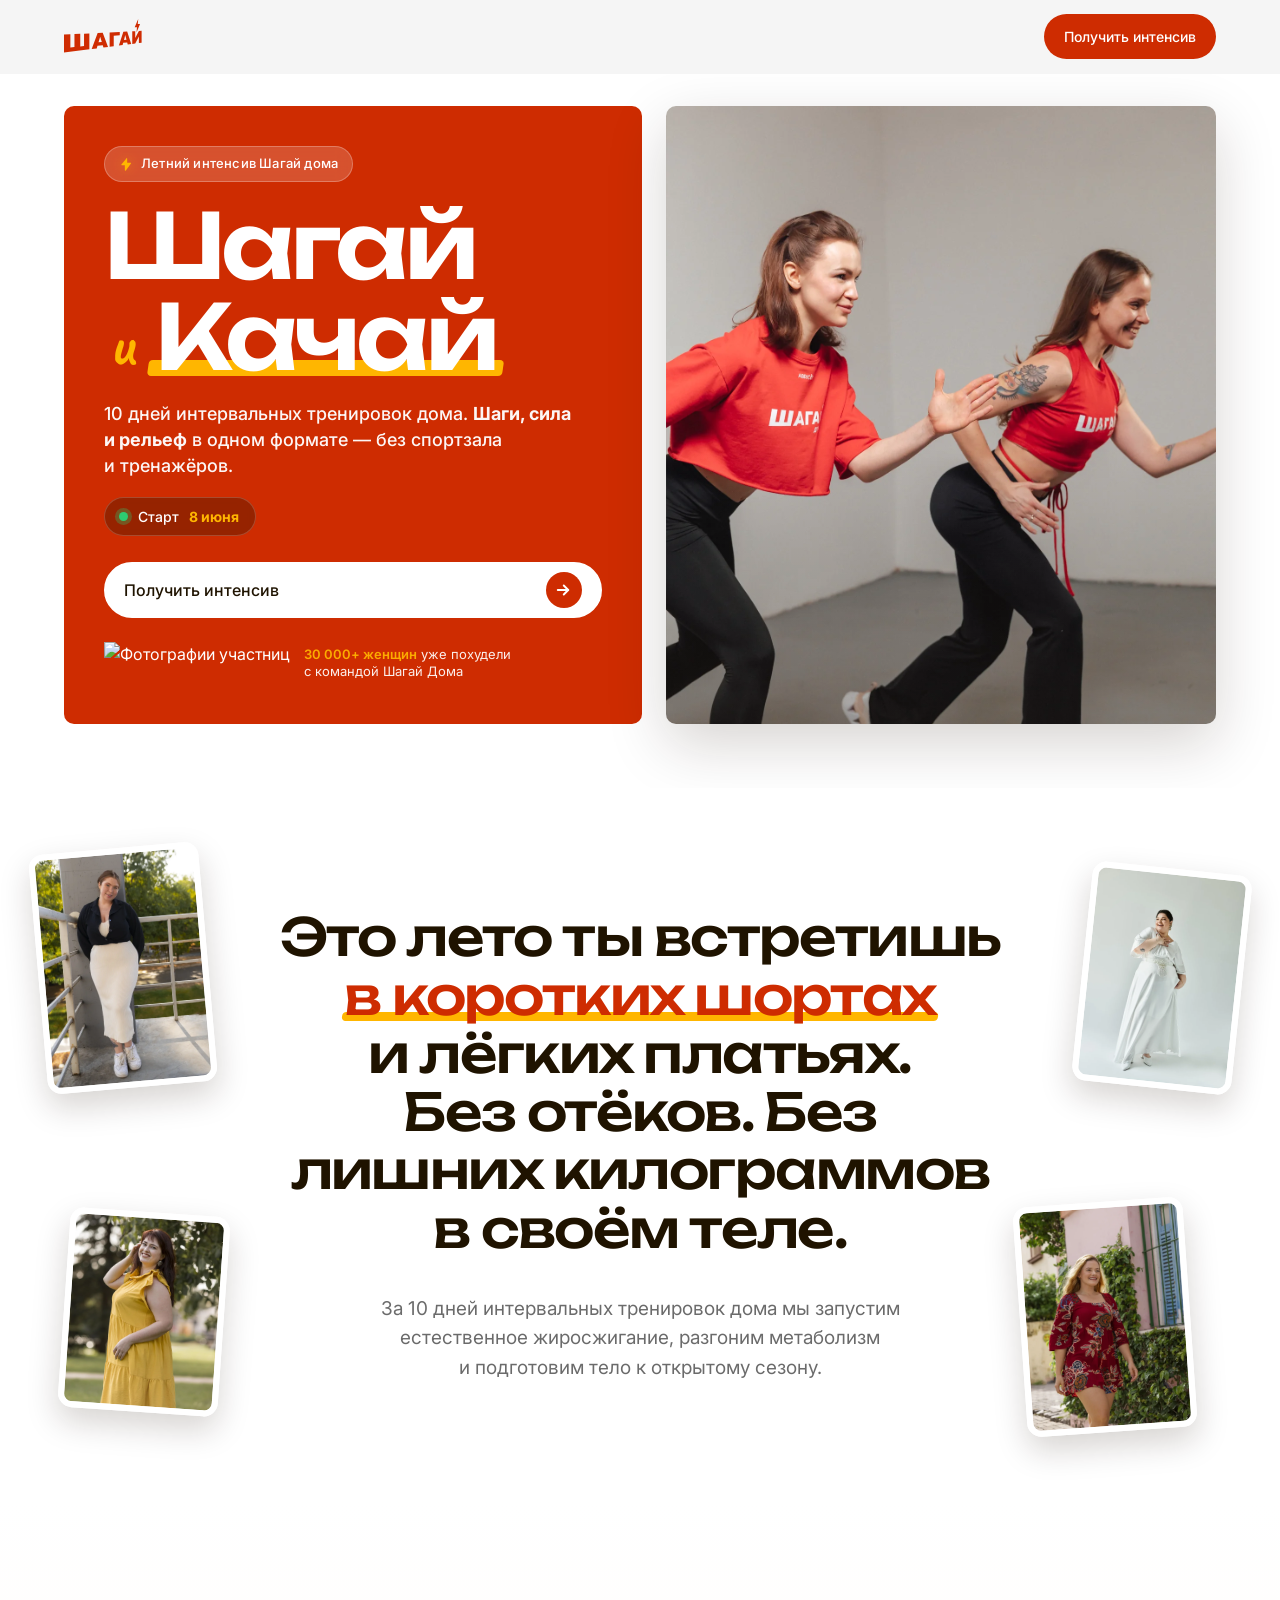
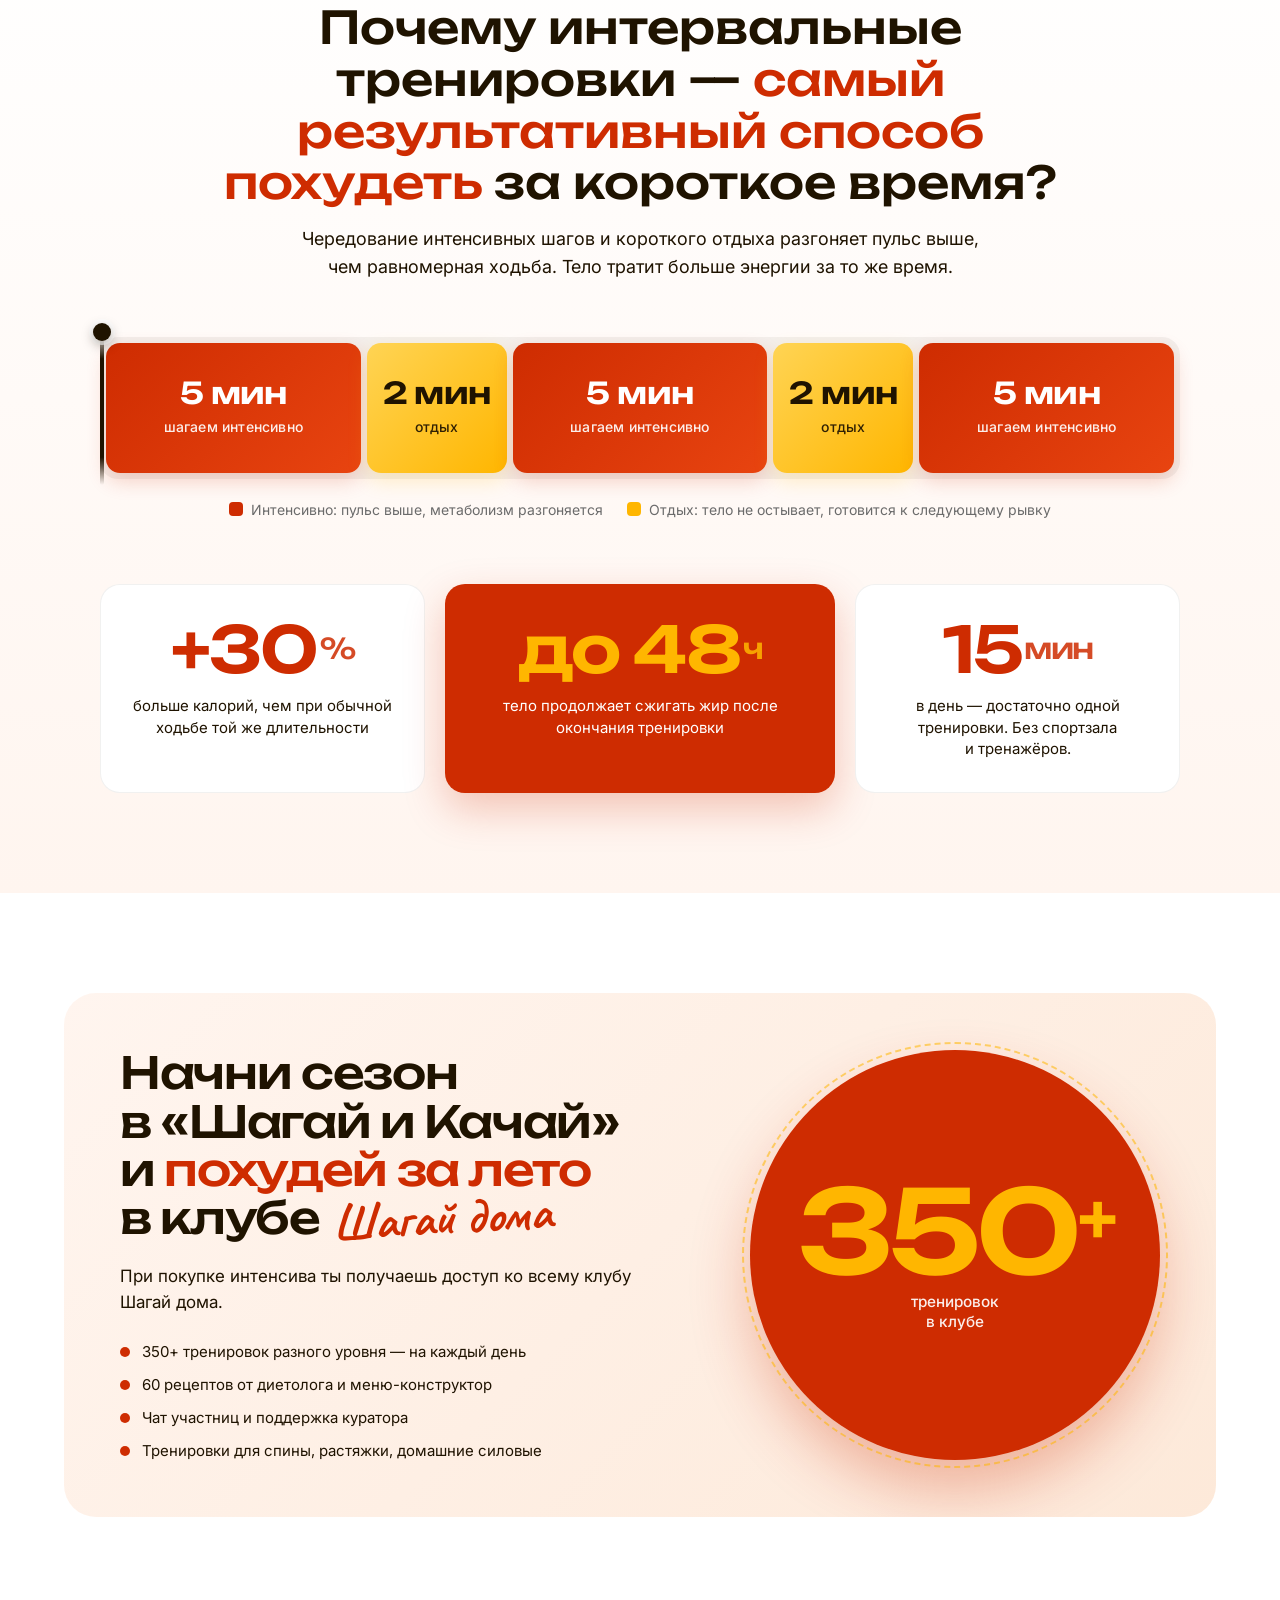
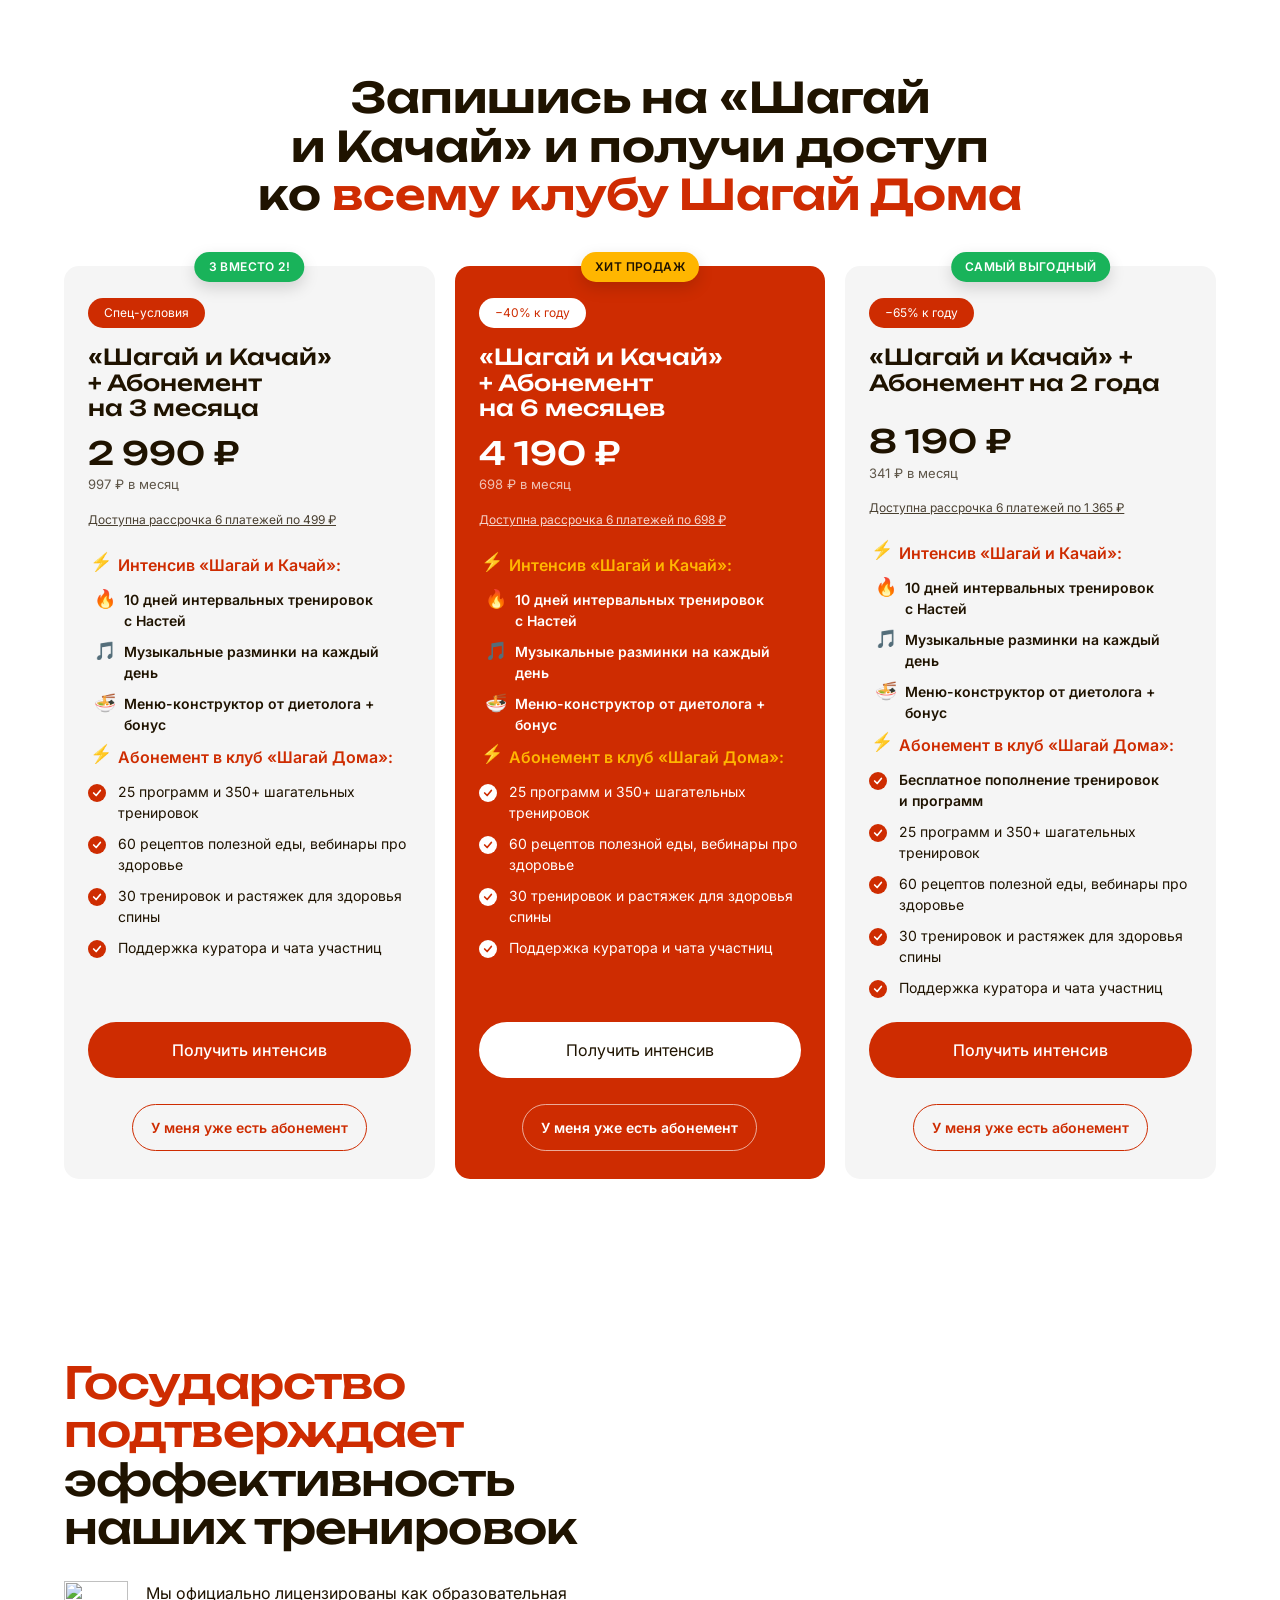
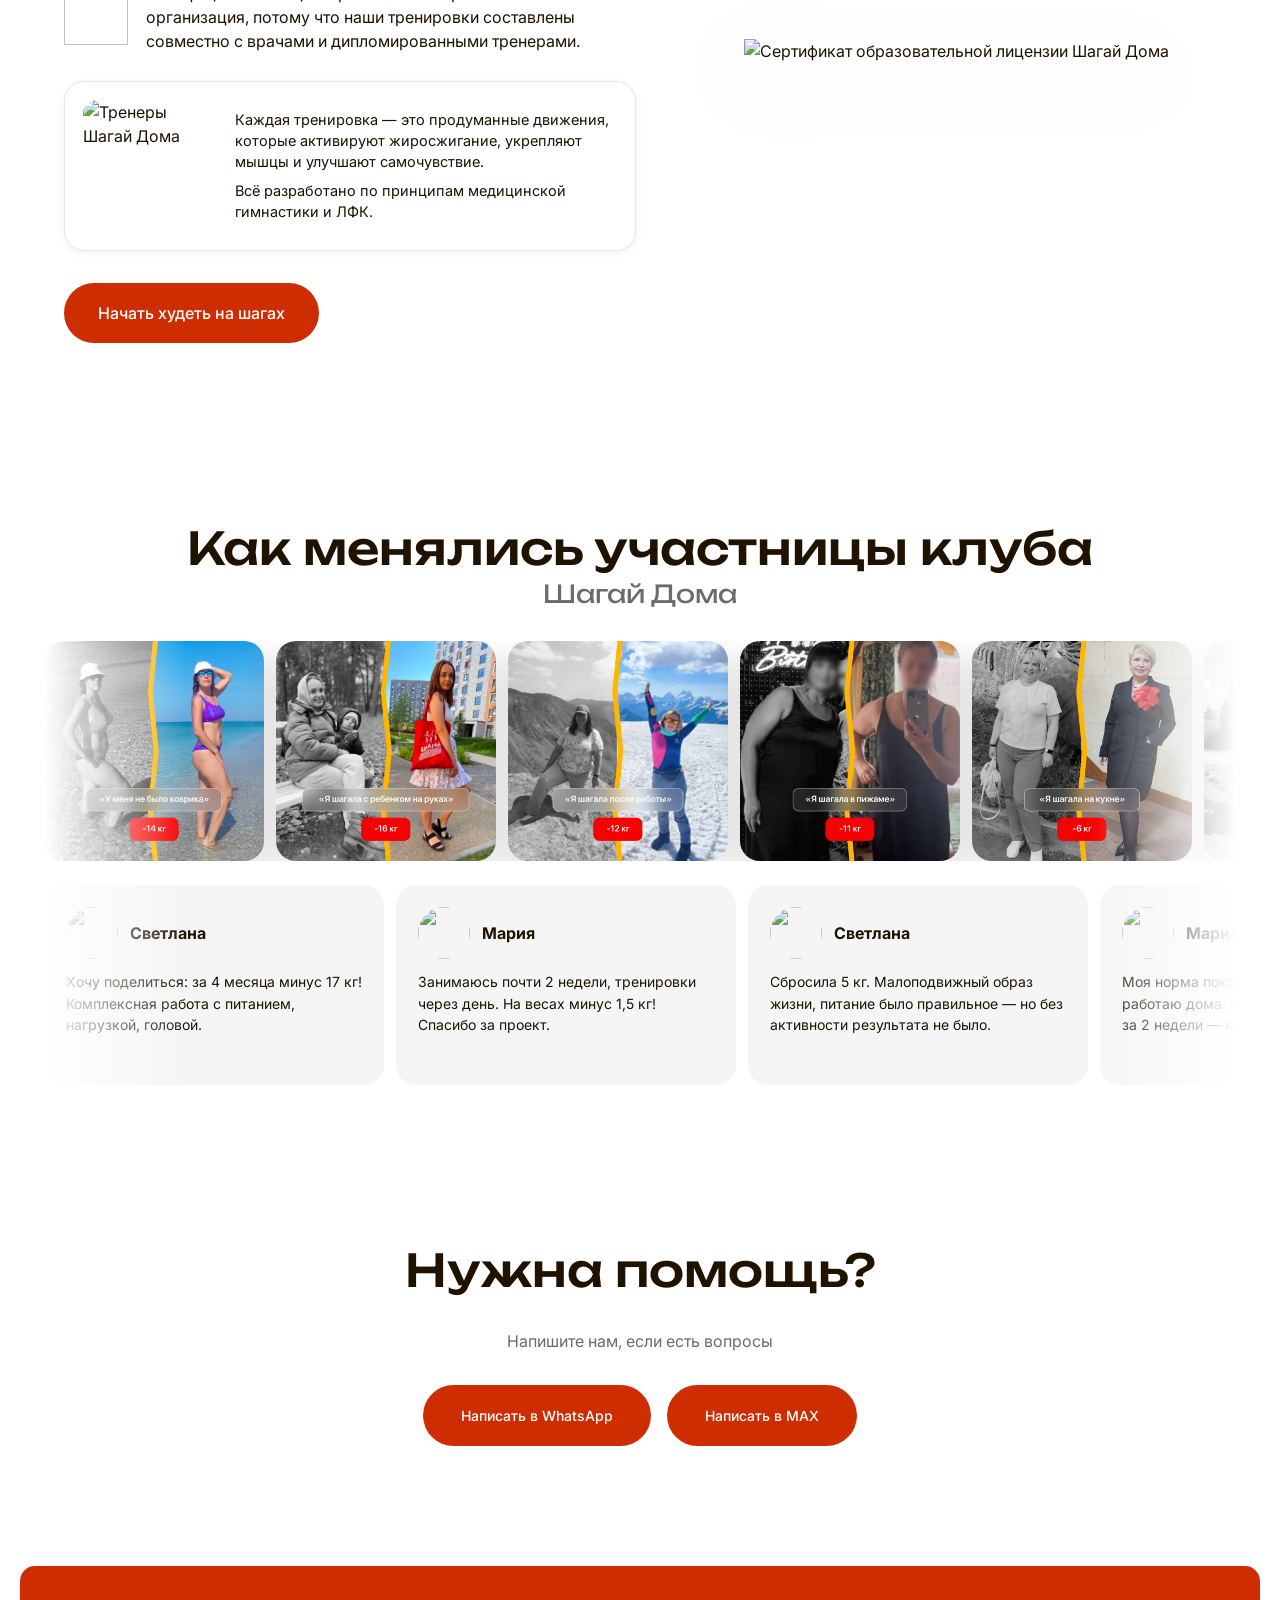
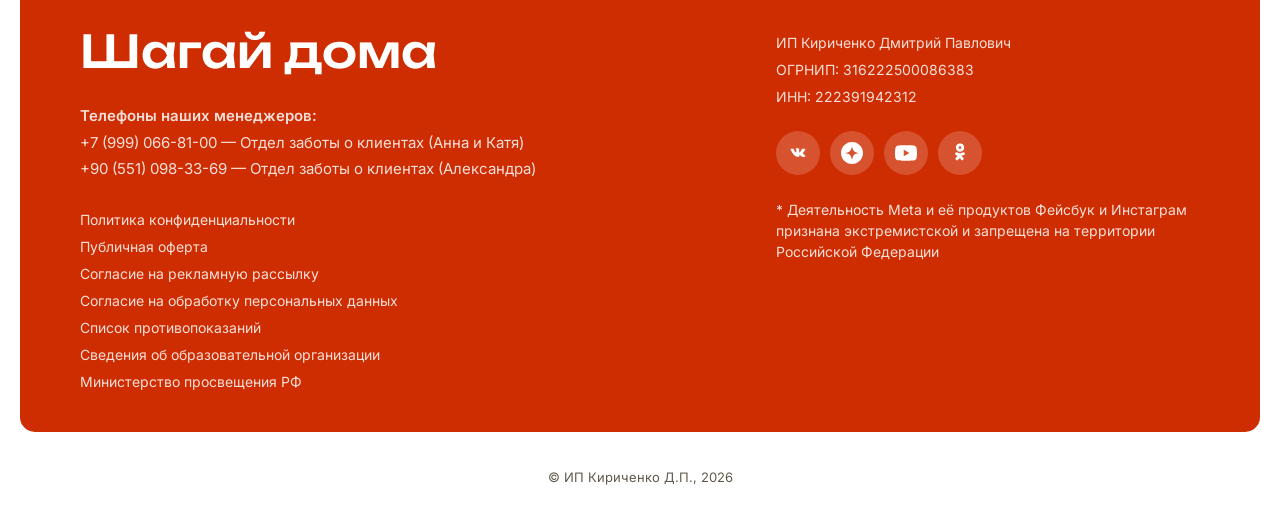
==== commit 4c7aed0d: "fix: убрать 5-е фото на десктопе + аватарки 30k+ на мобиле 1. Offer block desktop: на десктопе/планш" ====
--- a/index.html
+++ b/index.html
@@ -28,7 +28,7 @@
   <!-- Preload hero-картинки -->
   <link rel="preload" as="image" href="assets/hero/hero-2girls.webp" fetchpriority="high" />
 
-  <link rel="stylesheet" href="styles.css?v=intv-B" />
+  <link rel="stylesheet" href="styles.css?v=intv-E" />
 </head>
 <body>
 
@@ -139,15 +139,6 @@
 <!-- 2. ПРОДУКТОВЫЙ ОФФЕР — большая фраза о лете                  -->
 <!-- ============================================================ -->
 <section class="section offer" id="offer">
-  <!-- Декоративные фото летних образов вокруг текста (5 шт) — только на десктопе/планшете -->
-  <div class="offer__photos" aria-hidden="true">
-    <div class="offer__photo offer__photo--1" style="background-image:url('assets/offer/w1-balcony.webp');"></div>
-    <div class="offer__photo offer__photo--2" style="background-image:url('assets/offer/w2-yellow.webp');"></div>
-    <div class="offer__photo offer__photo--3" style="background-image:url('assets/offer/w3-white.webp');"></div>
-    <div class="offer__photo offer__photo--4" style="background-image:url('assets/offer/w4-beach.webp');"></div>
-    <div class="offer__photo offer__photo--5" style="background-image:url('assets/offer/w5-floral.webp');"></div>
-  </div>
-
   <div class="container">
     <p class="offer__text">
       Это лето ты встретишь <span class="offer__hl">в&nbsp;коротких шортах</span> и&nbsp;лёгких платьях.
@@ -156,6 +147,15 @@
     <p class="offer__sub">
       За&nbsp;10&nbsp;дней интервальных тренировок дома мы&nbsp;запустим естественное жиросжигание, разгоним метаболизм и&nbsp;подготовим тело к&nbsp;открытому сезону.
     </p>
+  </div>
+
+  <!-- Декоративные фото летних образов: на десктопе — absolute по краям, на мобиле — полосой под текстом -->
+  <div class="offer__photos" aria-hidden="true">
+    <div class="offer__photo offer__photo--1" style="background-image:url('assets/offer/w1-balcony.webp');"></div>
+    <div class="offer__photo offer__photo--2" style="background-image:url('assets/offer/w2-yellow.webp');"></div>
+    <div class="offer__photo offer__photo--3" style="background-image:url('assets/offer/w3-white.webp');"></div>
+    <div class="offer__photo offer__photo--4" style="background-image:url('assets/offer/w4-beach.webp');"></div>
+    <div class="offer__photo offer__photo--5" style="background-image:url('assets/offer/w5-floral.webp');"></div>
   </div>
 </section>
 
--- a/styles.css
+++ b/styles.css
@@ -1541,6 +1541,18 @@
   .hero__lead { font-size: 16px; }
   .hero__chip { font-size: 12px; padding: 6px 12px; }
   .hero__avatars img { width: 34px; height: 34px; margin-left: -9px; }
+  /* Если используется strip (1 PNG со всеми аватарками) — мобиле даём естественные пропорции */
+  .hero__avatars--strip { height: 36px; }
+  .hero__avatars--strip img {
+    width: auto !important;
+    height: 100% !important;
+    max-width: 100%;
+    margin-left: 0 !important;
+    border-radius: 0;
+    border: 0;
+    background: transparent;
+    object-fit: contain;
+  }
   .hero__floating-card { padding: 12px 14px; gap: 12px; bottom: 14px; left: 14px; right: 14px; }
   .hero__floating-emoji { font-size: 24px; }
   .hero__floating-card strong { font-size: 14px; }
@@ -2150,18 +2162,12 @@
   transform: rotate(-4deg);
 }
 .offer__photo--5 {
-  /* Красное цветочное — центр-низ, лёгкое смещение */
-  bottom: 30px;
-  left: 50%;
-  margin-left: -90px;
-  width: 140px;
-  height: 180px;
-  transform: rotate(-2deg);
-  display: none;             /* по умолчанию скрыто — включаем на широких экранах */
+  /* Пляжное белое — НЕ показываем на десктопе/планшете (user-просьба: только 4 фото)
+     На мобиле включается в @media (max-width: 768px) ниже. */
+  display: none;
 }
 
 @media (min-width: 1280px) {
-  .offer__photo--5 { display: block; }
   .offer__photo--1 { left: 3vw; }
   .offer__photo--4 { right: 7vw; }
 }
@@ -2176,10 +2182,41 @@
 }
 
 @media (max-width: 768px) {
-  .offer { padding: 64px 0; }
+  .offer { padding: 56px 0 80px; }
   .offer__sub { margin-top: 24px; }
-  /* На мобиле фото только сверху и снизу, маленькие, чтобы текст оставался героем */
-  .offer__photos { display: none; }
+  /* На мобиле — 3 фото покрупнее, полосой под текстом с разными наклонами */
+  .offer__photos {
+    position: relative;
+    inset: auto;
+    display: flex;
+    justify-content: center;
+    align-items: center;
+    gap: 0;
+    margin: 44px auto 0;
+    padding: 30px 0;          /* чтобы наклонённые фото не обрезались */
+    overflow: visible;
+  }
+  .offer__photo {
+    position: relative;
+    inset: auto;
+    margin: 0;
+    flex-shrink: 0;
+    border-width: 5px;
+  }
+  /* Показываем только 3 фото (w1 / w2 / w5), остальные прячем */
+  .offer__photo--3,
+  .offer__photo--4 { display: none; }
+  .offer__photo--1 { width: 108px; height: 148px; transform: rotate(-7deg); margin-right: -14px; z-index: 3; display: block; }
+  .offer__photo--2 { width: 108px; height: 148px; transform: rotate(3deg);                       z-index: 2; display: block; }
+  .offer__photo--5 { width: 108px; height: 148px; transform: rotate(-4deg); margin-left: -14px;  z-index: 1; display: block; }
+}
+@media (max-width: 400px) {
+  /* На самых узких (iPhone SE) — чуть меньше */
+  .offer__photo--1,
+  .offer__photo--2,
+  .offer__photo--5 { width: 92px; height: 126px; }
+  .offer__photo--1 { margin-right: -16px; }
+  .offer__photo--5 { margin-left: -16px; }
 }
 
 /* 3. METHOD — схема интервалов с бегущим ползунком */
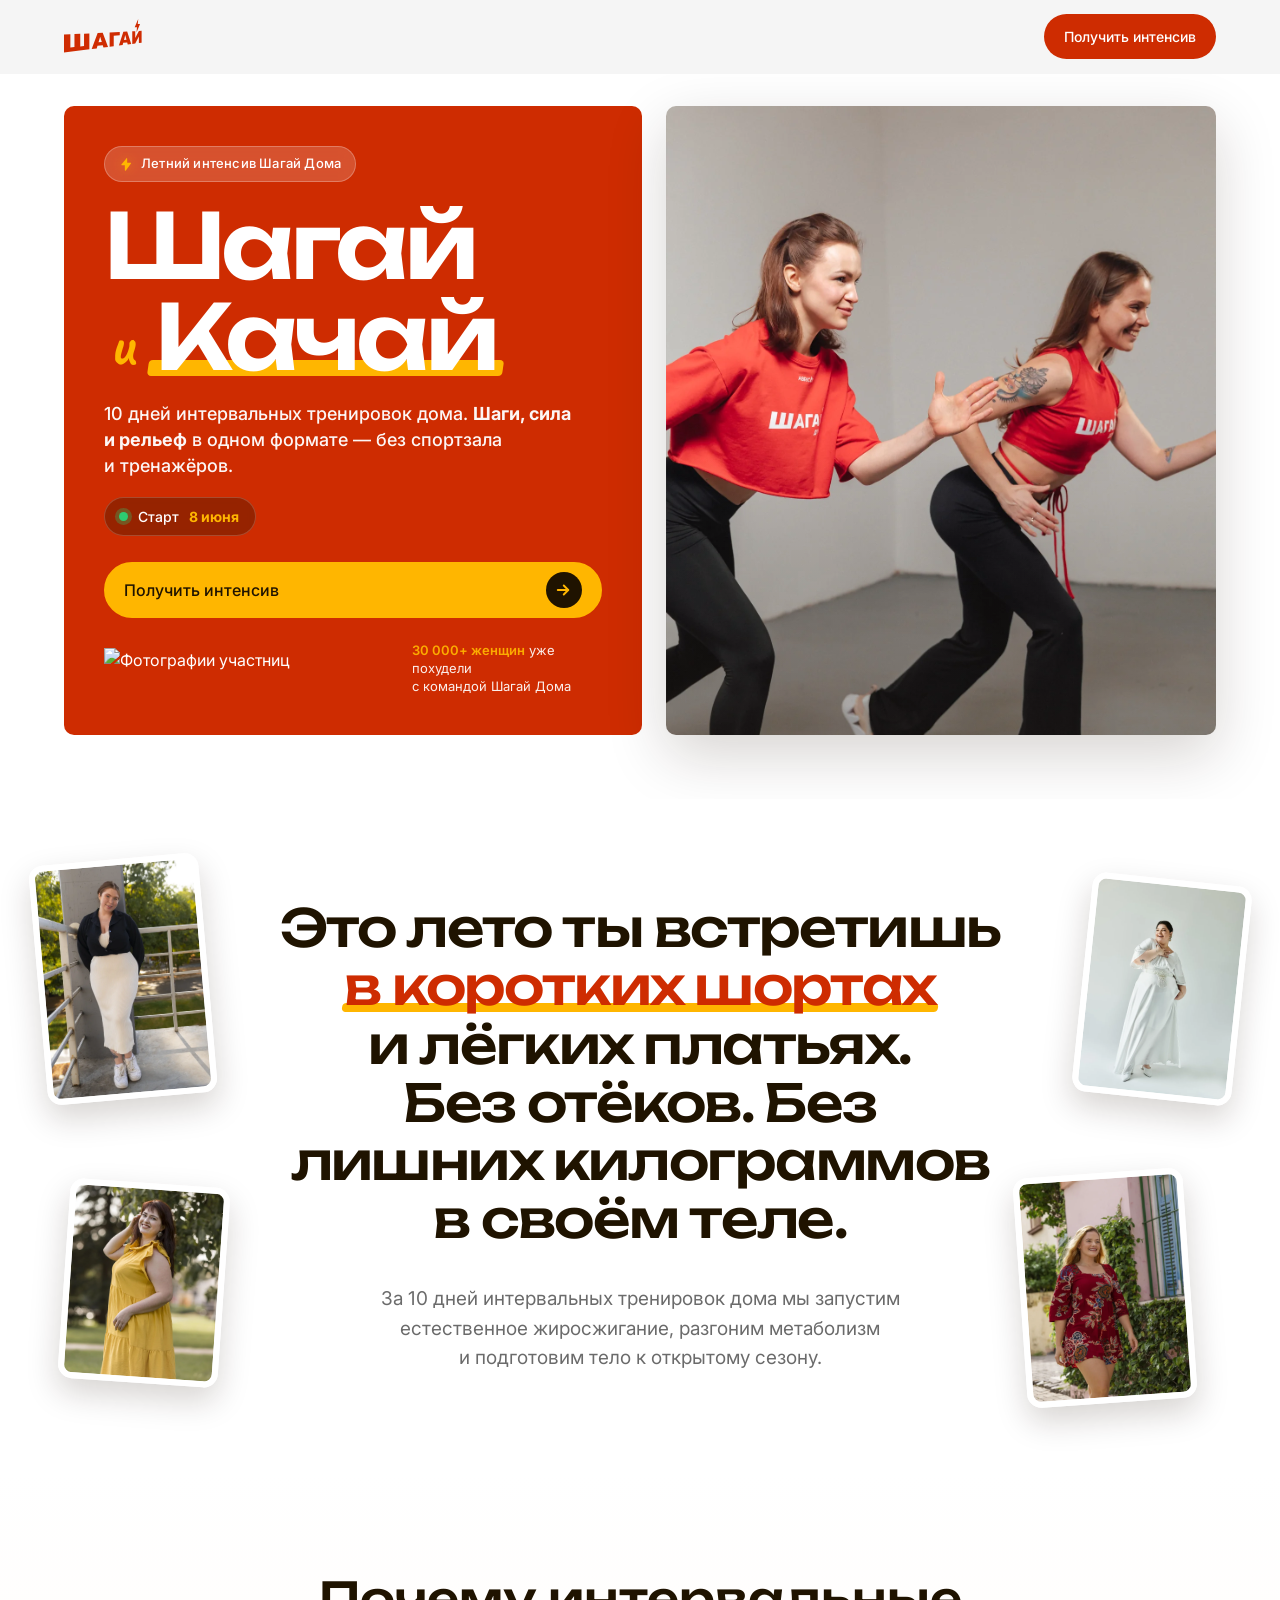
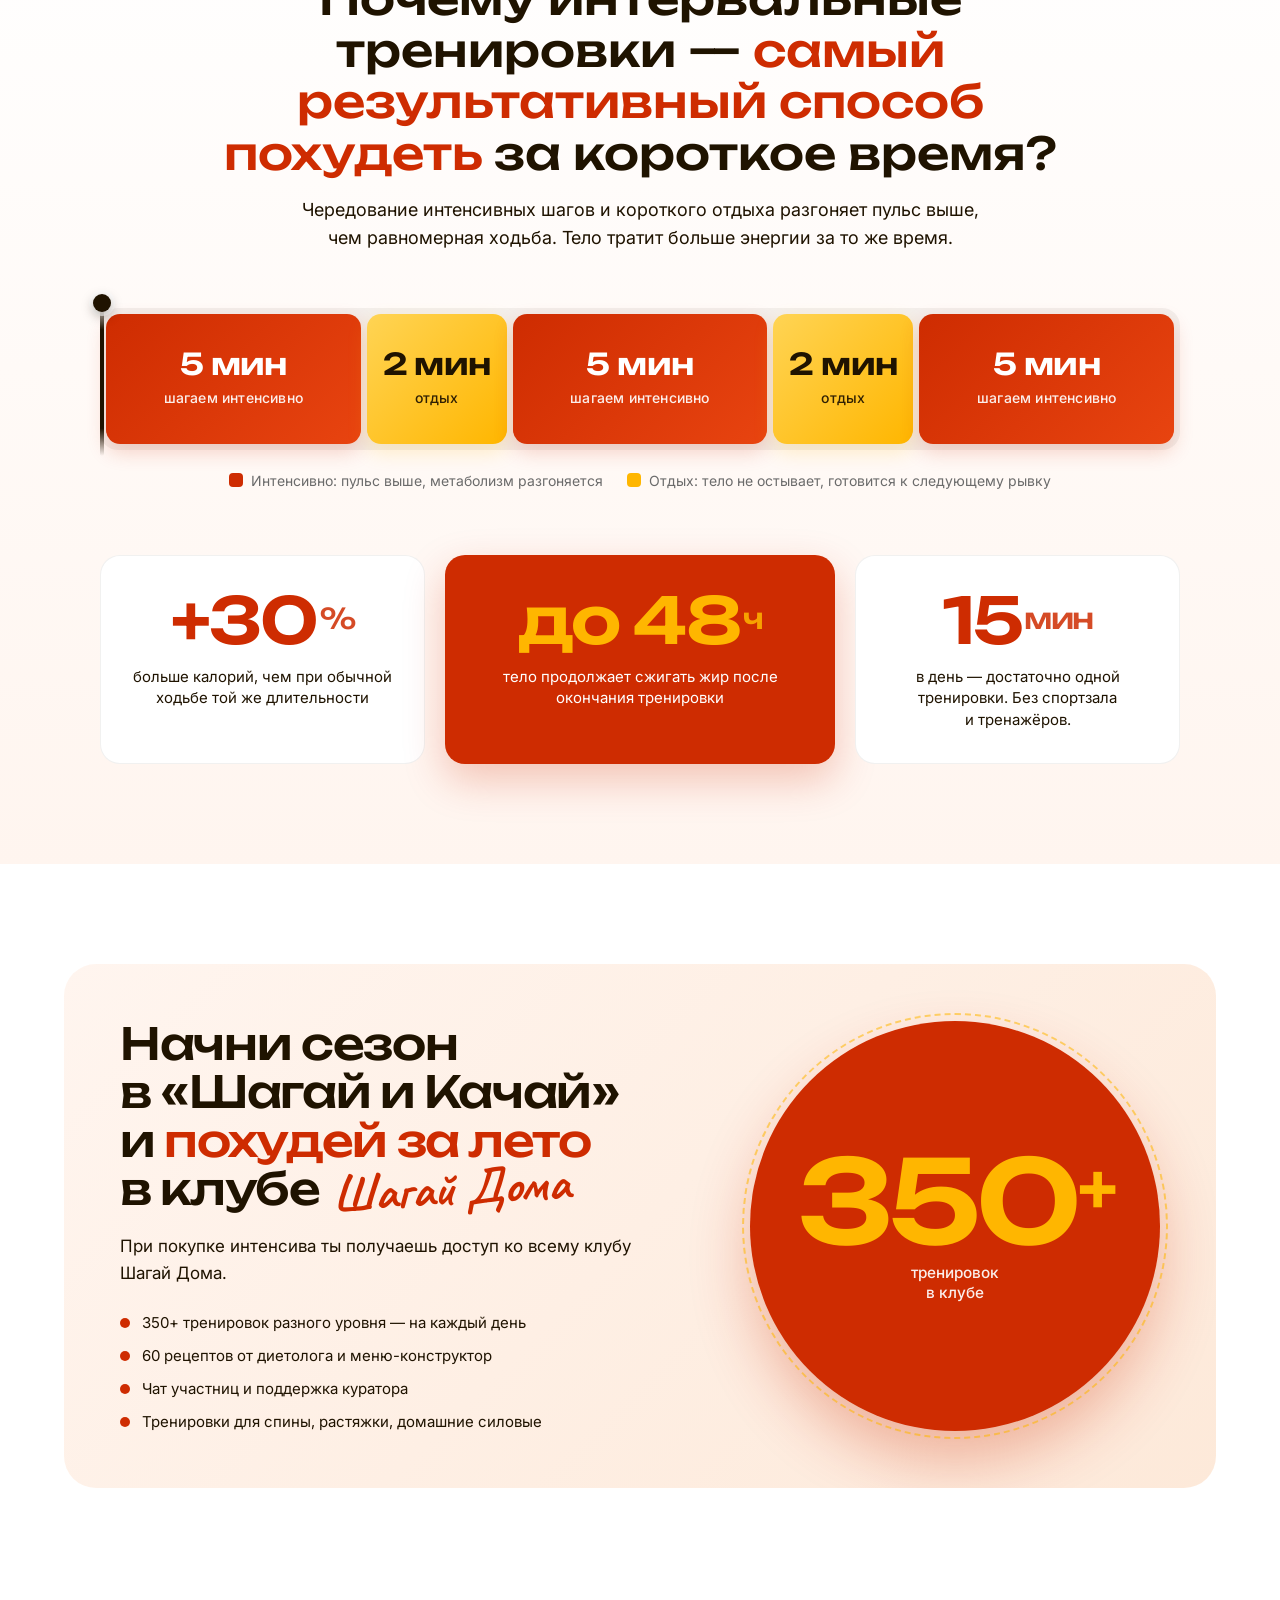
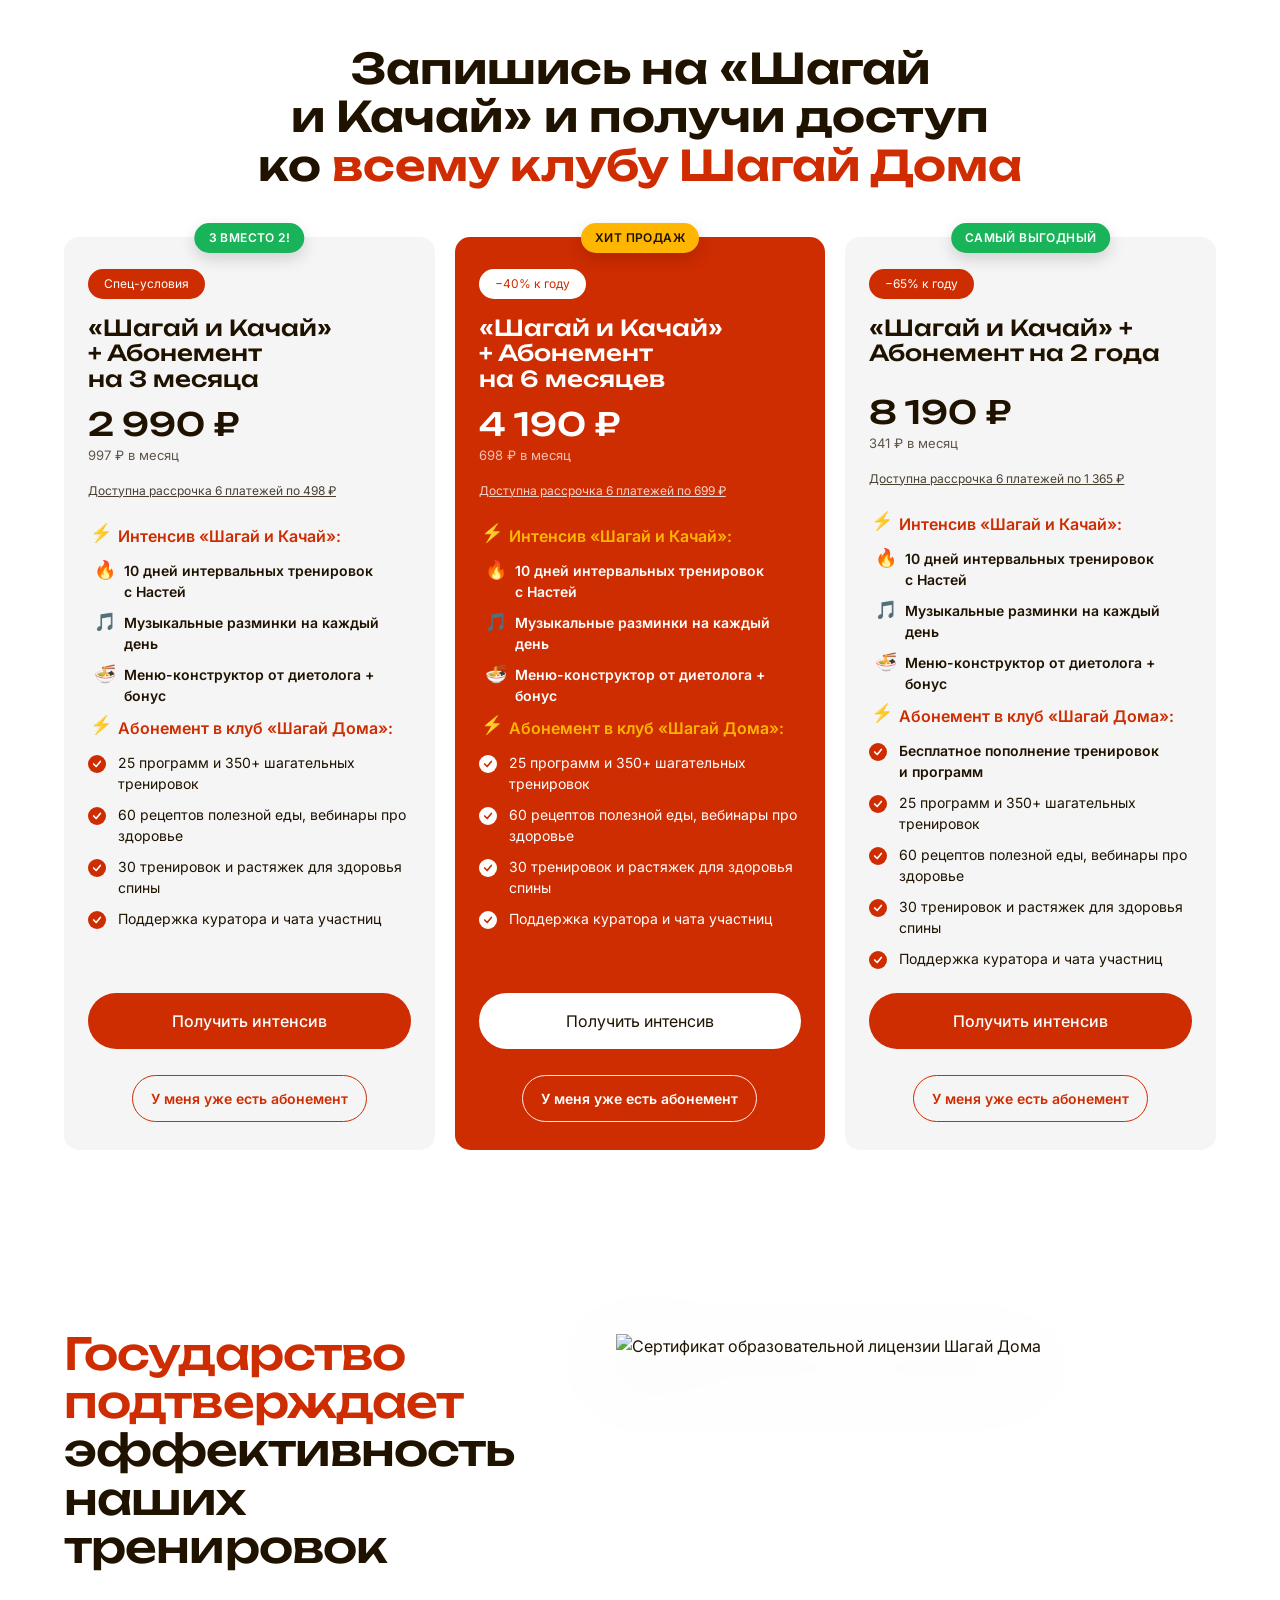
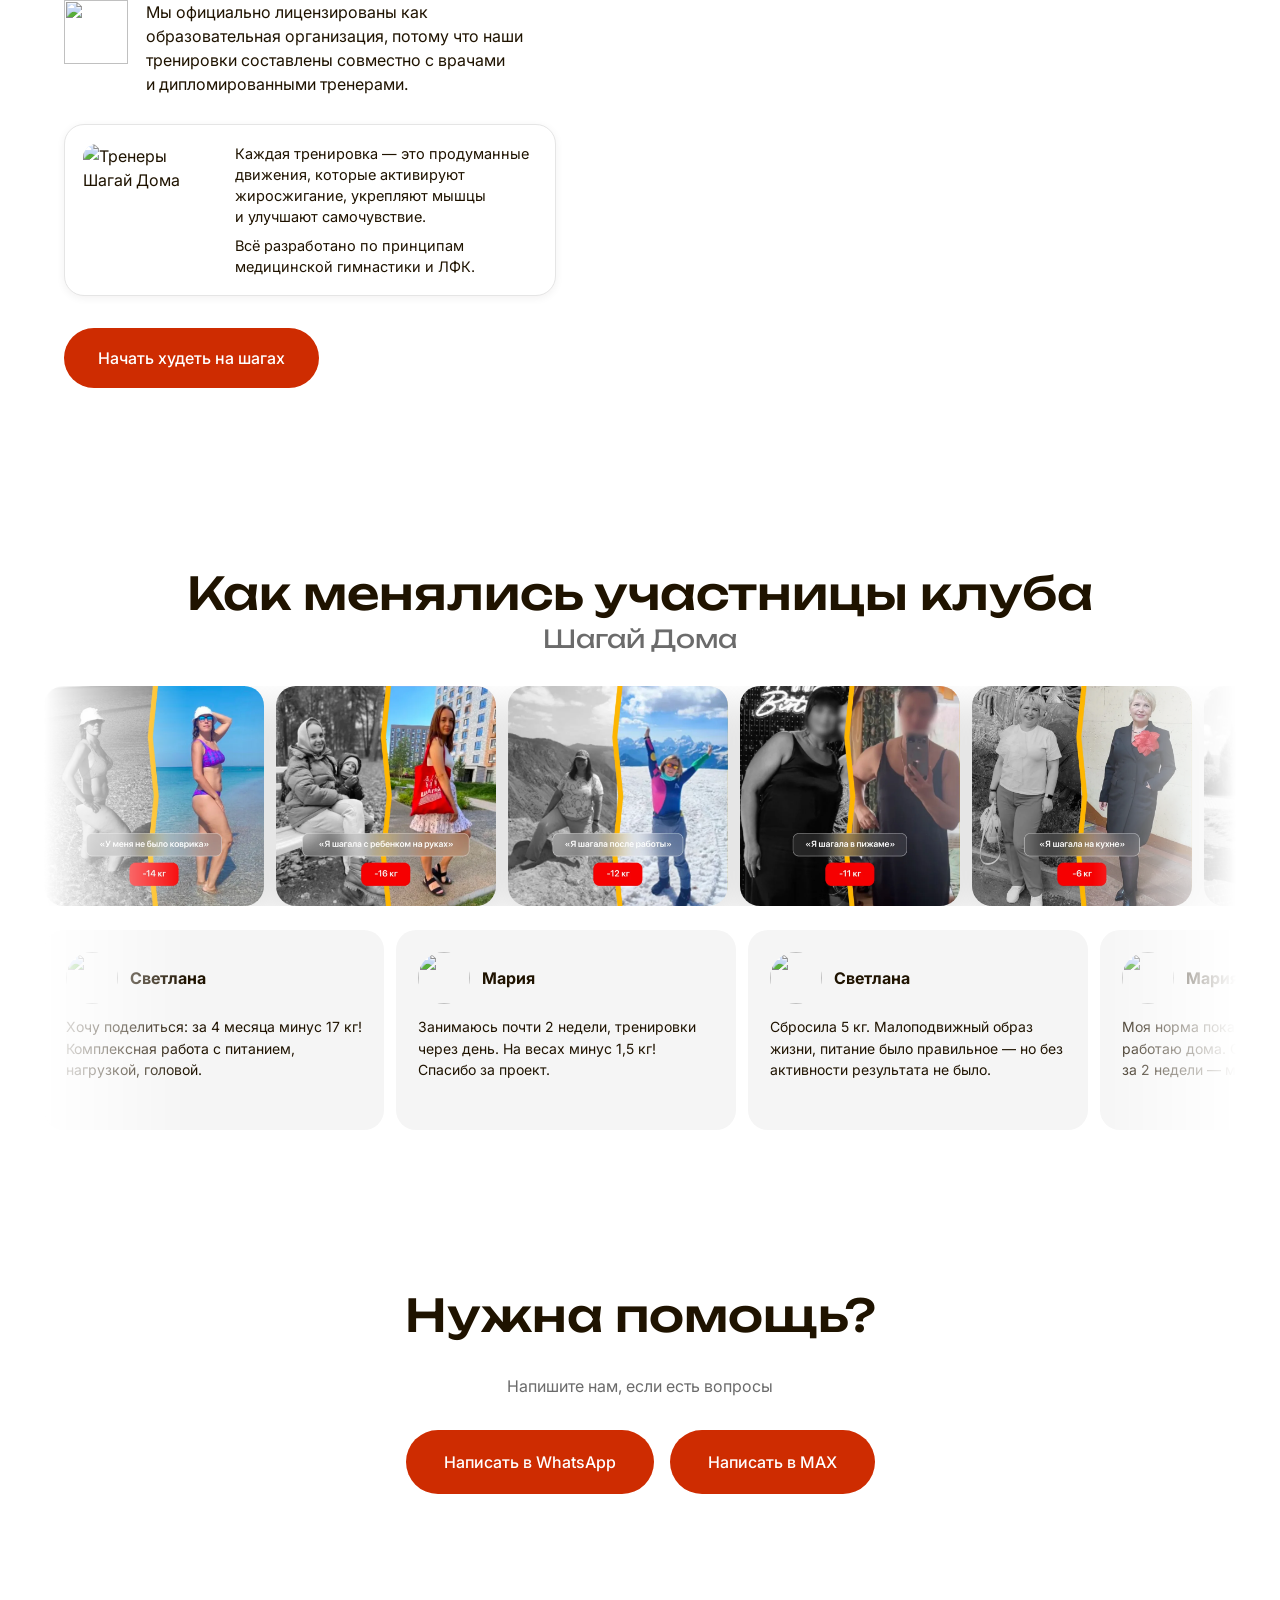
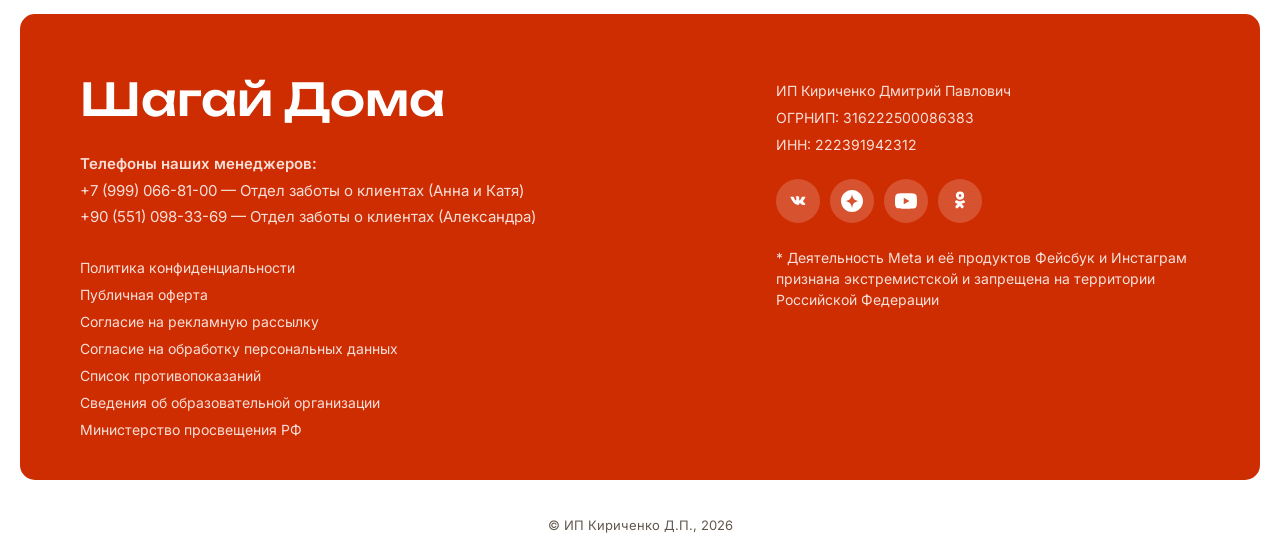
==== commit fa5362e0: "fix: P0/P1 правки по итогам critique/audit/polish P0: - WhatsApp prefill: 'Стройный живот' → '«Шагай" ====
--- a/index.html
+++ b/index.html
@@ -28,7 +28,7 @@
   <!-- Preload hero-картинки -->
   <link rel="preload" as="image" href="assets/hero/hero-2girls.webp" fetchpriority="high" />
 
-  <link rel="stylesheet" href="styles.css?v=intv-E" />
+  <link rel="stylesheet" href="styles.css?v=intv-G" />
 </head>
 <body>
 
@@ -50,6 +50,9 @@
 
     <div class="header__actions">
       <a href="#rates" class="btn btn--primary btn--sm" data-metrika-goal="intervals-header-cta">Получить интенсив</a>
+      <button class="header__burger" id="burgerBtn" type="button" aria-label="Открыть меню" aria-controls="overlayNav" aria-expanded="false">
+        <span></span><span></span><span></span>
+      </button>
     </div>
   </div>
 </header>
@@ -99,7 +102,7 @@
           <svg class="hero__chip-bolt" viewBox="0 0 24 24" width="14" height="14" fill="currentColor" aria-hidden="true">
             <path d="M13 2L4.09 12.97c-.39.48-.05 1.18.58 1.18H10v8.32c0 .94 1.2 1.34 1.77.59L20.5 11.09c.36-.47.03-1.15-.57-1.15H14V2.68C14 1.74 12.78 1.34 12.21 2.09L13 2z"/>
           </svg>
-          Летний интенсив Шагай&nbsp;дома
+          Летний интенсив Шагай&nbsp;Дома
         </div>
 
         <h1 class="hero__title">Шагай <span class="hero__title-amp">и</span> <span class="hero__title-accent2">Качай</span></h1>
@@ -120,7 +123,7 @@
 
         <div class="hero__social-proof">
           <div class="hero__avatars hero__avatars--strip">
-            <img src="https://optim.tildacdn.com/tild3533-3164-4761-b161-656464363663/-/resize/280x/-/format/webp/2.png.webp" alt="Фотографии участниц" />
+            <img src="https://optim.tildacdn.com/tild3533-3164-4761-b161-656464363663/-/resize/280x/-/format/webp/2.png.webp" alt="Фотографии участниц" width="280" height="40" />
           </div>
           <div class="hero__social-text">
             <strong>30&nbsp;000+ женщин</strong> уже похудели<br/>с&nbsp;командой Шагай Дома
@@ -145,7 +148,7 @@
       <br/>Без отёков. Без лишних килограммов в&nbsp;своём теле.
     </p>
     <p class="offer__sub">
-      За&nbsp;10&nbsp;дней интервальных тренировок дома мы&nbsp;запустим естественное жиросжигание, разгоним метаболизм и&nbsp;подготовим тело к&nbsp;открытому сезону.
+      За&nbsp;10&nbsp;дней интервальных тренировок дома мы&nbsp;запустим естественное жиросжигание, разгоним метаболизм и&nbsp;подготовим тело к&nbsp;открытому сезону<span class="offer__sub-end">.</span>
     </p>
   </div>
 
@@ -214,10 +217,10 @@
     <div class="bonus__card">
       <div class="bonus__text">
         <h2 class="bonus__h2">
-          Начни сезон в&nbsp;«Шагай&nbsp;и&nbsp;Качай» и&nbsp;<span class="bonus__hl">похудей за&nbsp;лето</span> в&nbsp;клубе <span class="bonus__brand">Шагай&nbsp;дома</span>
+          Начни сезон в&nbsp;«Шагай&nbsp;и&nbsp;Качай» и&nbsp;<span class="bonus__hl">похудей за&nbsp;лето</span> в&nbsp;клубе <span class="bonus__brand">Шагай&nbsp;Дома</span>
         </h2>
         <p class="bonus__lead">
-          При покупке интенсива ты&nbsp;получаешь доступ ко&nbsp;всему клубу Шагай&nbsp;дома.
+          При покупке интенсива ты&nbsp;получаешь доступ ко&nbsp;всему клубу Шагай&nbsp;Дома.
         </p>
         <ul class="bonus__list">
           <li><span class="bonus__dot"></span>350+ тренировок разного уровня&nbsp;— на&nbsp;каждый день</li>
@@ -253,10 +256,10 @@
         <span class="rate-card__discount">Спец-условия</span>
         <h3 class="rate-card__title">«Шагай и&nbsp;Качай» + Абонемент на&nbsp;3&nbsp;месяца</h3>
         <div class="rate-card__price">
-          <span class="rate-card__new">2 990 ₽</span>
-          <span class="rate-card__monthly">997 ₽ в&nbsp;месяц</span>
-        </div>
-        <a href="#popup-installment" class="rate-card__installment" data-popup>Доступна рассрочка 6 платежей по 499 ₽</a>
+          <span class="rate-card__new">2&nbsp;990&nbsp;₽</span>
+          <span class="rate-card__monthly">997&nbsp;₽ в&nbsp;месяц</span>
+        </div>
+        <a href="#popup-installment" class="rate-card__installment" data-popup>Доступна рассрочка 6 платежей по 498&nbsp;₽</a>
         <ul class="rate-card__features">
           <li class="rate-card__features-hero"><strong>Интенсив «Шагай и&nbsp;Качай»:</strong></li>
           <li class="rate-card__features-bright"><span class="rate-card__bullet-emoji">🔥</span>10 дней интервальных тренировок с&nbsp;Настей</li>
@@ -277,10 +280,10 @@
         <span class="rate-card__discount">−40% к&nbsp;году</span>
         <h3 class="rate-card__title">«Шагай и&nbsp;Качай» + Абонемент на&nbsp;6&nbsp;месяцев</h3>
         <div class="rate-card__price">
-          <span class="rate-card__new">4 190 ₽</span>
-          <span class="rate-card__monthly">698 ₽ в&nbsp;месяц</span>
-        </div>
-        <a href="#popup-installment" class="rate-card__installment" data-popup>Доступна рассрочка 6 платежей по 698 ₽</a>
+          <span class="rate-card__new">4&nbsp;190&nbsp;₽</span>
+          <span class="rate-card__monthly">698&nbsp;₽ в&nbsp;месяц</span>
+        </div>
+        <a href="#popup-installment" class="rate-card__installment" data-popup>Доступна рассрочка 6 платежей по 699&nbsp;₽</a>
         <ul class="rate-card__features">
           <li class="rate-card__features-hero"><strong>Интенсив «Шагай и&nbsp;Качай»:</strong></li>
           <li class="rate-card__features-bright"><span class="rate-card__bullet-emoji">🔥</span>10 дней интервальных тренировок с&nbsp;Настей</li>
@@ -301,10 +304,10 @@
         <span class="rate-card__discount">−65% к&nbsp;году</span>
         <h3 class="rate-card__title">«Шагай и&nbsp;Качай» + Абонемент на&nbsp;2&nbsp;года</h3>
         <div class="rate-card__price">
-          <span class="rate-card__new">8 190 ₽</span>
-          <span class="rate-card__monthly">341 ₽ в&nbsp;месяц</span>
-        </div>
-        <a href="#popup-installment" class="rate-card__installment" data-popup>Доступна рассрочка 6 платежей по 1 365 ₽</a>
+          <span class="rate-card__new">8&nbsp;190&nbsp;₽</span>
+          <span class="rate-card__monthly">341&nbsp;₽ в&nbsp;месяц</span>
+        </div>
+        <a href="#popup-installment" class="rate-card__installment" data-popup>Доступна рассрочка 6 платежей по 1&nbsp;365&nbsp;₽</a>
         <ul class="rate-card__features">
           <li class="rate-card__features-hero"><strong>Интенсив «Шагай и&nbsp;Качай»:</strong></li>
           <li class="rate-card__features-bright"><span class="rate-card__bullet-emoji">🔥</span>10 дней интервальных тренировок с&nbsp;Настей</li>
@@ -339,7 +342,7 @@
 
         <div class="license__row">
           <div class="license__shield" aria-hidden="true">
-            <img src="https://static.tildacdn.com/tild3636-6639-4035-b463-653332363338/12.png" alt="" />
+            <img src="https://static.tildacdn.com/tild3636-6639-4035-b463-653332363338/12.png" alt="" width="64" height="64" />
           </div>
           <p class="license__row-text">
             Мы&nbsp;официально лицензированы как образовательная организация, потому что наши тренировки составлены совместно с&nbsp;врачами и&nbsp;дипломированными тренерами.
@@ -347,7 +350,7 @@
         </div>
 
         <div class="license__card">
-          <img class="license__card-photo" src="https://static.tildacdn.com/tild3133-6630-4563-b339-633964646635/10.png" alt="Тренеры Шагай Дома" loading="lazy" />
+          <img class="license__card-photo" src="https://static.tildacdn.com/tild3133-6630-4563-b339-633964646635/10.png" alt="Тренеры Шагай Дома" loading="lazy" width="800" height="800" />
           <div class="license__card-text">
             <p>Каждая тренировка&nbsp;— это продуманные движения, которые активируют жиросжигание, укрепляют мышцы и&nbsp;улучшают самочувствие.</p>
             <p>Всё разработано по&nbsp;принципам медицинской гимнастики и&nbsp;ЛФК.</p>
@@ -360,7 +363,7 @@
       </div>
 
       <div class="license__certificate">
-        <img src="https://static.tildacdn.com/tild3662-3066-4463-b931-363261303065/Group_20.png" alt="Сертификат образовательной лицензии Шагай Дома" loading="lazy" />
+        <img src="https://static.tildacdn.com/tild3662-3066-4463-b931-363261303065/Group_20.png" alt="Сертификат образовательной лицензии Шагай Дома" loading="lazy" width="600" height="650" />
       </div>
     </div>
   </div>
@@ -438,7 +441,7 @@
     <h2 class="section__title">Нужна помощь?</h2>
     <p class="help__sub">Напишите нам, если есть вопросы</p>
     <div class="help__buttons">
-      <a class="btn btn--primary btn--lg" target="_blank" rel="noopener" href="https://wa.me/+905510983369?text=Здравствуйте%21%20У%20меня%20вопрос%20по%20интенсиву%20Стройный%20живот">Написать в WhatsApp</a>
+      <a class="btn btn--primary btn--lg" target="_blank" rel="noopener" href="https://wa.me/+905510983369?text=Здравствуйте%21%20У%20меня%20вопрос%20по%20интенсиву%20%C2%ABШагай%20и%20Качай%C2%BB">Написать в WhatsApp</a>
       <a class="btn btn--primary btn--lg" target="_blank" rel="noopener" href="https://max.ru/u/f9LHodD0cOLsgLHI5aFkynmQFtVDv8Yk8kyyWLTi-7oDXXItbJp_HIFZlRE">Написать в MAX</a>
     </div>
   </div>
@@ -451,7 +454,7 @@
   <div class="container footer__grid">
 
     <div class="footer__col footer__col--main">
-      <h2 class="footer__brand">Шагай дома</h2>
+      <h2 class="footer__brand">Шагай Дома</h2>
 
       <div class="footer__phones">
         <p class="footer__phones-title">Телефоны наших менеджеров:</p>
@@ -520,7 +523,7 @@
   <div class="popup__box">
     <button class="popup__close" data-close aria-label="Закрыть">×</button>
     <h3>«Шагай и Качай» + Абонемент на 3 месяца</h3>
-    <p class="popup__sub">Цена 2 990 ₽ — оплатите за 1 минуту</p>
+    <p class="popup__sub">Цена 2&nbsp;990&nbsp;₽ — оплатите за&nbsp;1&nbsp;минуту</p>
     <div class="popup__widget">
       <script id="085898e4822b0c6baa3a9e533481e634e0887d40" src="https://my.walk-walk.ru/pl/lite/widget/script?id=1612612"></script>
     </div>
@@ -533,7 +536,7 @@
   <div class="popup__box">
     <button class="popup__close" data-close aria-label="Закрыть">×</button>
     <h3>«Шагай и Качай» + Абонемент на 6 месяцев</h3>
-    <p class="popup__sub">Цена 4 190 ₽ — оплатите за 1 минуту</p>
+    <p class="popup__sub">Цена 4&nbsp;190&nbsp;₽ — оплатите за&nbsp;1&nbsp;минуту</p>
     <div class="popup__widget">
       <script id="f714ef72761a2ffe32c5350016d59f19e36e398b" src="https://my.walk-walk.ru/pl/lite/widget/script?id=1612631"></script>
     </div>
@@ -546,7 +549,7 @@
   <div class="popup__box">
     <button class="popup__close" data-close aria-label="Закрыть">×</button>
     <h3>«Шагай и Качай» + Абонемент на 2 года</h3>
-    <p class="popup__sub">Цена 8 190 ₽ — оплатите за 1 минуту</p>
+    <p class="popup__sub">Цена 8&nbsp;190&nbsp;₽ — оплатите за&nbsp;1&nbsp;минуту</p>
     <div class="popup__widget">
       <script id="3298f472d190121b2b8782a91ae1e10fa435787d" src="https://my.walk-walk.ru/pl/lite/widget/script?id=1612634"></script>
     </div>
--- a/styles.css
+++ b/styles.css
@@ -1360,25 +1360,29 @@
   line-height: 1.1;
 }
 
-/* CTA со стрелкой в кружке */
+/* CTA со стрелкой в кружке. Жёлтый акцент-бренда для максимального
+   контраста на красном hero-card фоне (была белая — терялась). */
 .hero__cta {
   display: flex !important;
   align-items: center;
   justify-content: space-between;
   gap: 12px;
   padding: 14px 18px !important;
+  background: #FFB600 !important;
+  color: #1f1300 !important;
+  border-color: #FFB600 !important;
 }
 .hero__cta-arrow {
   display: inline-flex;
   width: 36px; height: 36px;
   border-radius: 50%;
-  background: var(--color-primary);
-  color: #fff;
+  background: #1f1300;
+  color: #FFB600;
   align-items: center;
   justify-content: center;
   font-size: 18px;
   line-height: 0;
-  transition: transform .2s, background .2s;
+  transition: transform .2s, background .2s, color .2s;
 }
 .hero__cta-arrow svg {
   display: block;
@@ -2184,6 +2188,9 @@
 @media (max-width: 768px) {
   .offer { padding: 56px 0 80px; }
   .offer__sub { margin-top: 24px; }
+  /* На мобиле меняем финальную точку на двоеточие — подводка к ленте фоток ниже */
+  .offer__sub-end { font-size: 0; }
+  .offer__sub-end::after { content: ':'; font-size: 1rem; }
   /* На мобиле — 3 фото покрупнее, полосой под текстом с разными наклонами */
   .offer__photos {
     position: relative;
@@ -2685,3 +2692,81 @@
   margin: -16px 0 32px;
   font-style: italic;
 }
+
+/* =================================================================
+   POLISH PASS — a11y, scroll-margin, button sizes, section rhythm
+   ================================================================= */
+
+/* Видимый focus-ring для всех интерактивных элементов (keyboard a11y) */
+a:focus-visible,
+button:focus-visible,
+[role="button"]:focus-visible,
+input:focus-visible,
+[tabindex]:focus-visible {
+  outline: 3px solid #FFB600;
+  outline-offset: 3px;
+  border-radius: 4px;
+}
+.btn:focus-visible,
+.rate-card__alt-link:focus-visible,
+.sticky-cta__btn:focus-visible,
+.hero__cta:focus-visible { outline-offset: 4px; }
+
+/* Якоря не приземляются под sticky header */
+section[id],
+.rates-banner {
+  scroll-margin-top: 80px;
+}
+
+/* .btn--lg визуально больше, не меньше — фикс font-size */
+.btn--lg { font-size: 16px; padding: 18px 36px; }
+
+/* «У меня уже есть абонемент» на красной карточке — белая обводка с лучшим контрастом */
+.rate-card__alt-link--on-red {
+  border-color: rgba(255, 255, 255, 0.9);
+}
+
+/* Унифицированный вертикальный ритм между секциями: 80 / 100 */
+.section.offer,
+.section.method,
+.section.bonus,
+.section.license { padding: 100px 0; }
+.section.cases,
+.section.help { padding: 80px 0; }
+@media (max-width: 768px) {
+  .section.offer,
+  .section.method,
+  .section.bonus,
+  .section.license { padding: 64px 0; }
+  .section.cases,
+  .section.help { padding: 56px 0; }
+}
+
+/* =================================================================
+   MARQUEE — на мобиле палец-скролл с snap, без авто-анимации
+   ================================================================= */
+@media (max-width: 768px) {
+  .marquee {
+    overflow-x: auto;
+    -webkit-overflow-scrolling: touch;
+    scroll-snap-type: x mandatory;
+    scrollbar-width: none;
+    -ms-overflow-style: none;
+    /* убираем mask чтобы не обрезало правый край при скролле */
+    -webkit-mask-image: none;
+            mask-image: none;
+  }
+  .marquee::-webkit-scrollbar { display: none; }
+  .marquee__track {
+    animation: none !important;             /* выключаем авто-движение */
+    width: max-content;
+    padding-right: 24px;
+  }
+  /* Скрываем aria-hidden дубль карточек на мобиле — иначе они засоряют скролл */
+  .marquee__track > [aria-hidden="true"] { display: none; }
+  /* Snap на каждую карточку */
+  .marquee--cases .case-tile,
+  .marquee--reviews .review-card {
+    scroll-snap-align: start;
+  }
+}
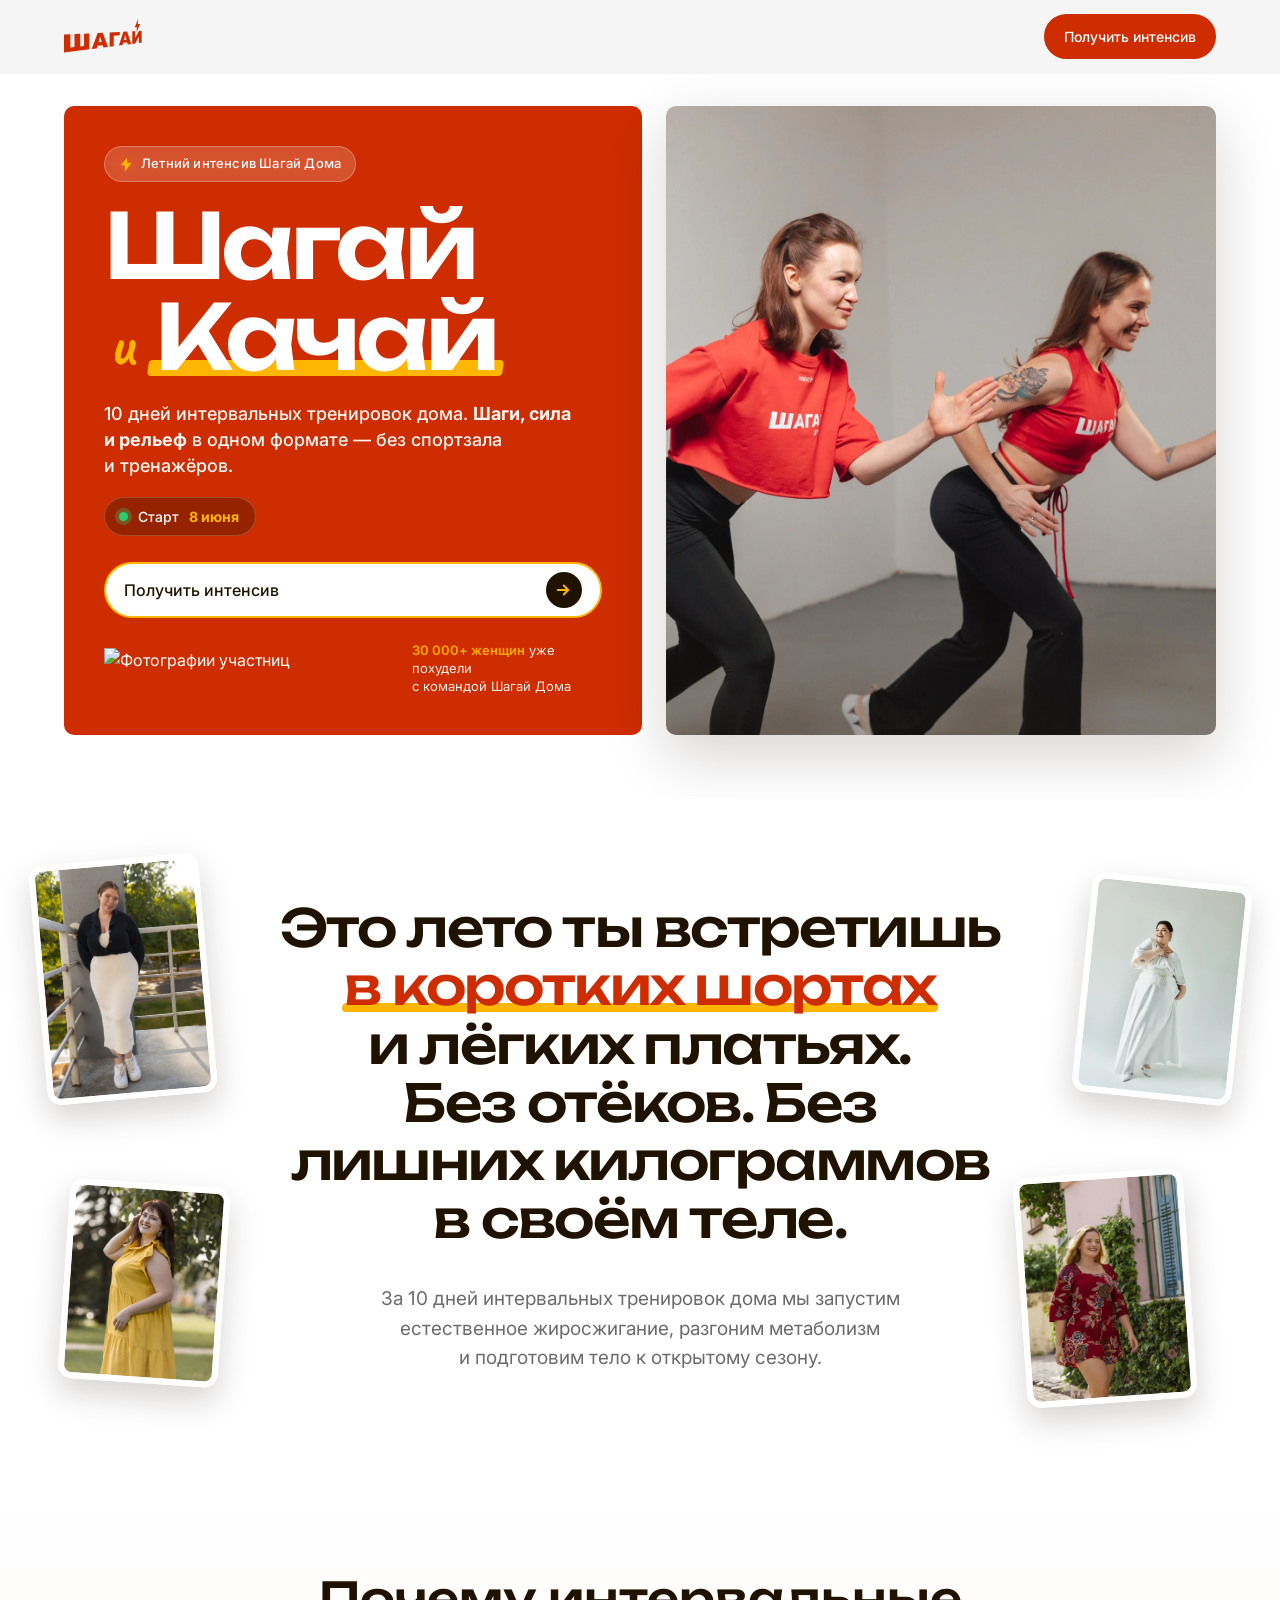
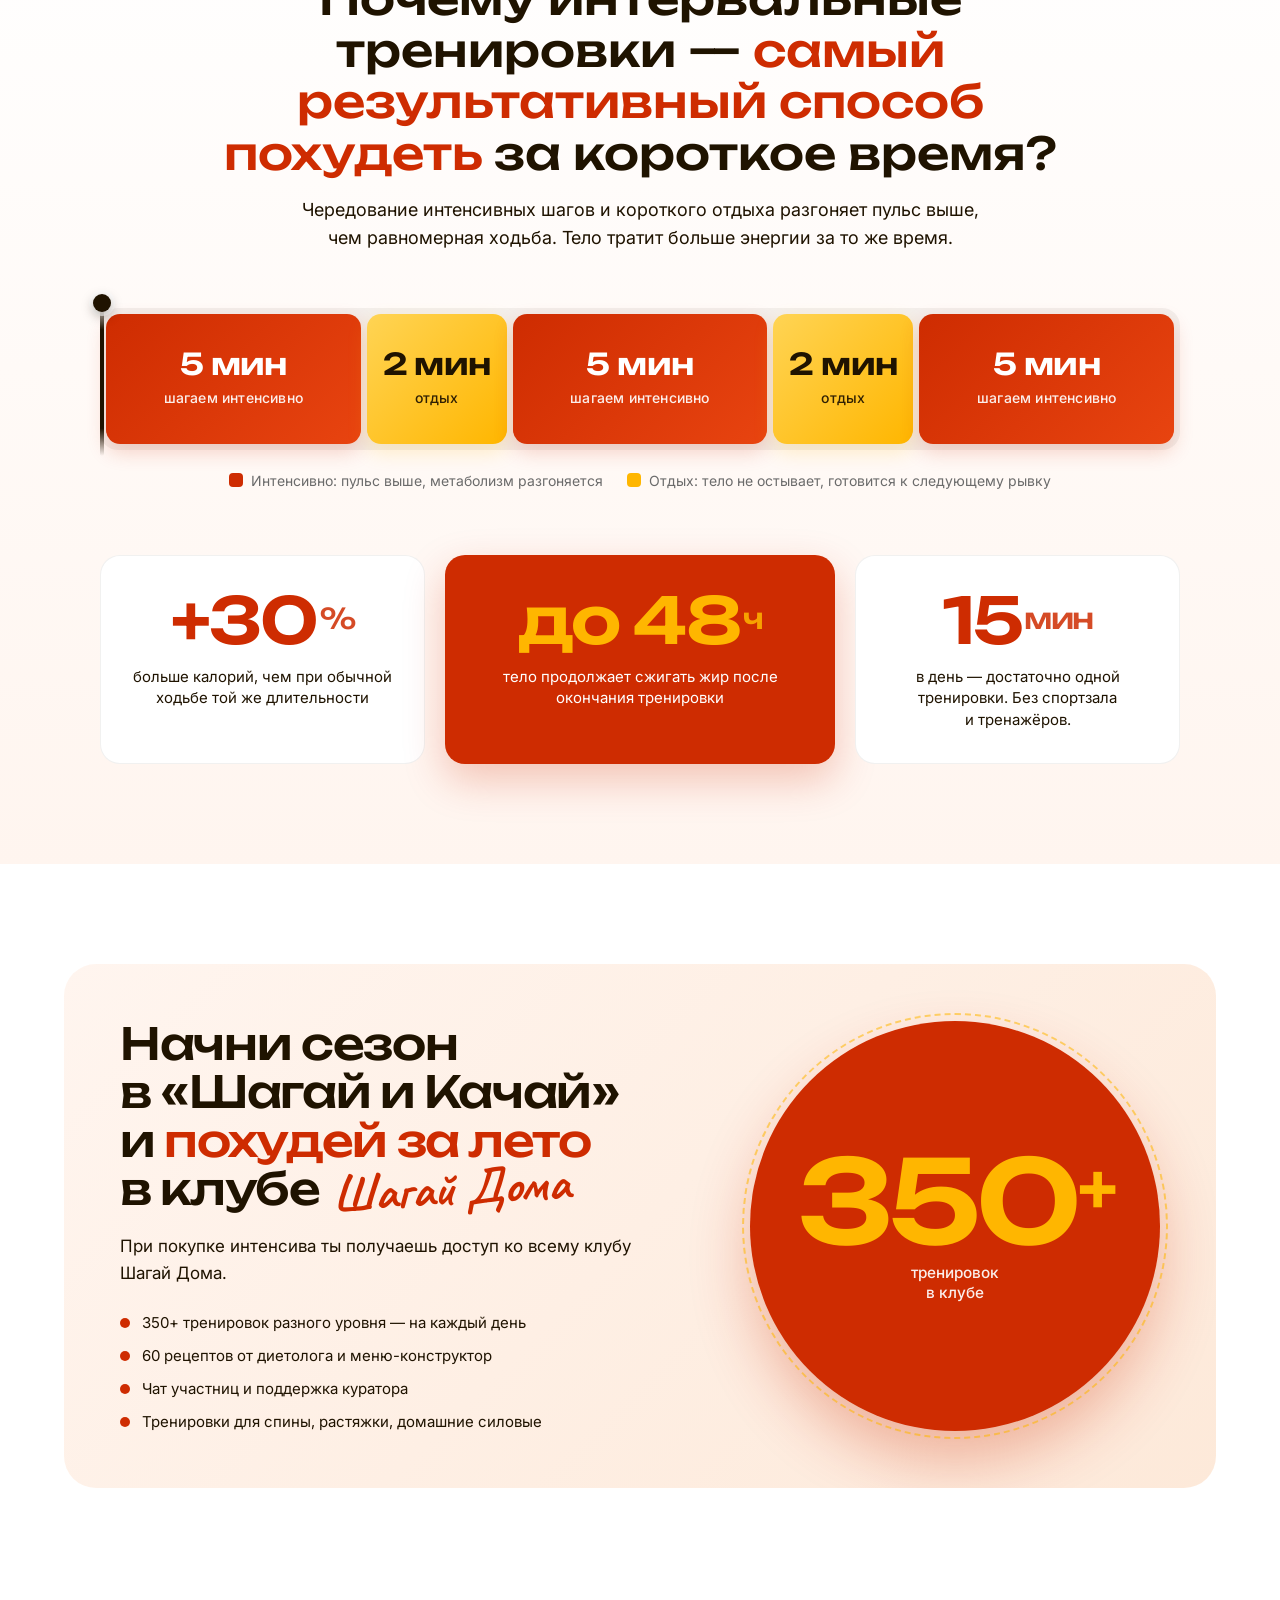
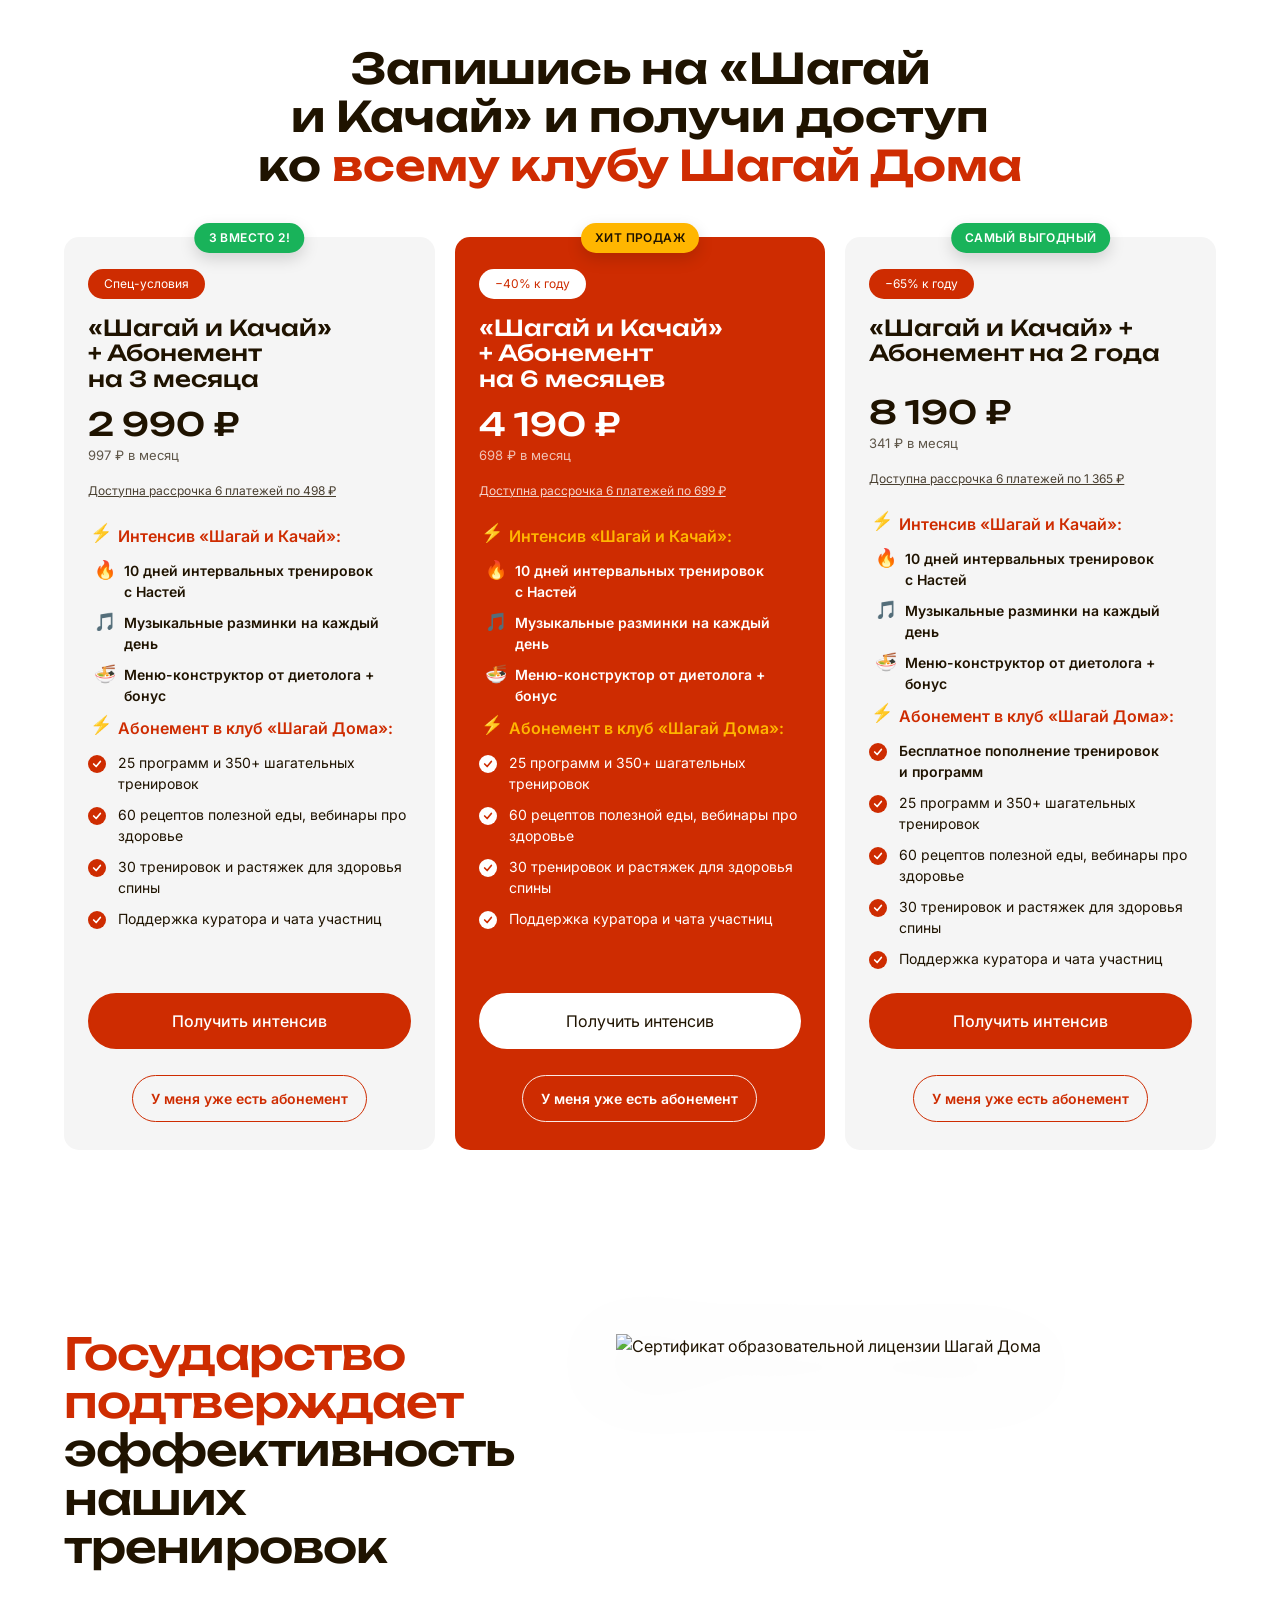
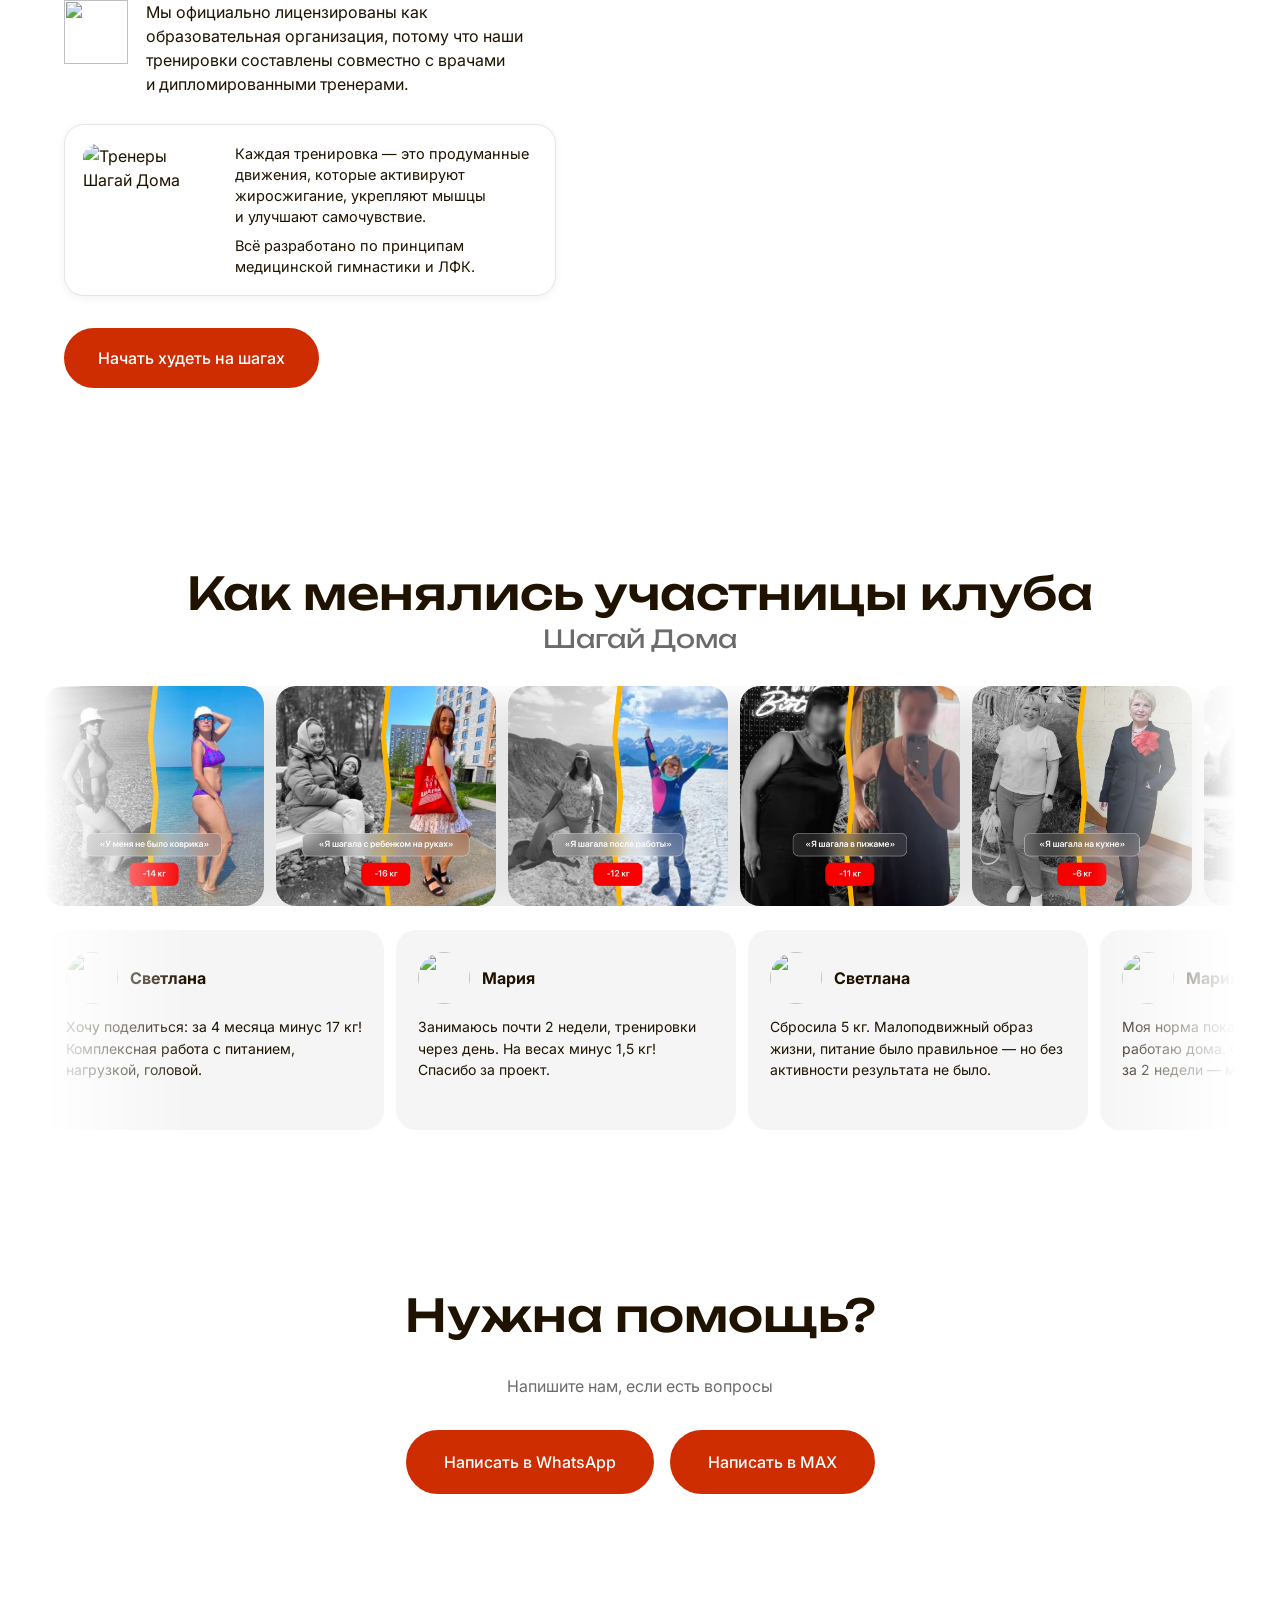
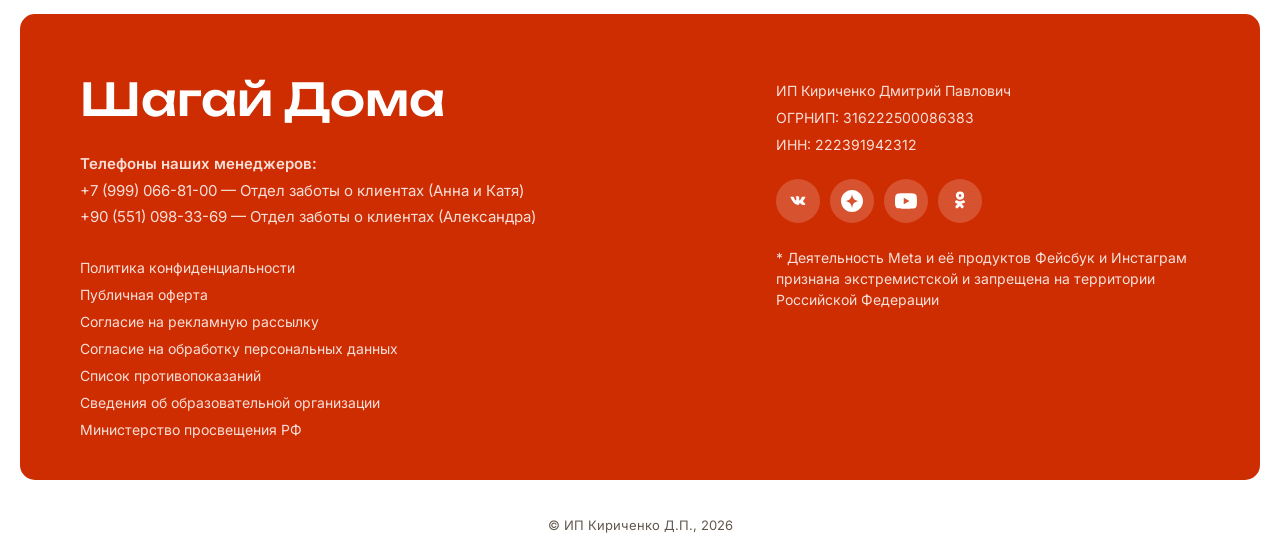
==== commit c30843d5: "fix: tilda-блоки — абсолютизация url() в инлайн-стилях + защита кнопок от Tilda CSS Проблема 1: hero" ====
--- a/index.html
+++ b/index.html
@@ -28,7 +28,7 @@
   <!-- Preload hero-картинки -->
   <link rel="preload" as="image" href="assets/hero/hero-2girls.webp" fetchpriority="high" />
 
-  <link rel="stylesheet" href="styles.css?v=intv-G" />
+  <link rel="stylesheet" href="styles.css?v=intv-H" />
 </head>
 <body>
 
--- a/styles.css
+++ b/styles.css
@@ -2770,3 +2770,32 @@
     scroll-snap-align: start;
   }
 }
+
+/* =================================================================
+   ANTI-TILDA — на walk-walk.ru/intervals Тильда подмешивает свои
+   стили на <a>, .t-btn и т.п. Защищаем цвета кнопок !important.
+   ================================================================= */
+.btn.btn--primary {
+  background: var(--color-primary) !important;
+  color: #fff !important;
+  border-color: var(--color-primary) !important;
+}
+.btn.btn--white {
+  background: #fff !important;
+  color: var(--color-text) !important;
+}
+.btn.btn--outline {
+  color: var(--color-text) !important;
+}
+.btn.btn--outline-white {
+  color: #fff !important;
+}
+/* На hover/active/focus всё равно жёлтое (наш брендовый стиль) */
+@media (hover: hover) {
+  .btn.btn--primary:hover,
+  .btn.btn--white:hover {
+    background: var(--color-primary-hover) !important;
+    color: #1f1300 !important;
+    border-color: var(--color-primary-hover) !important;
+  }
+}
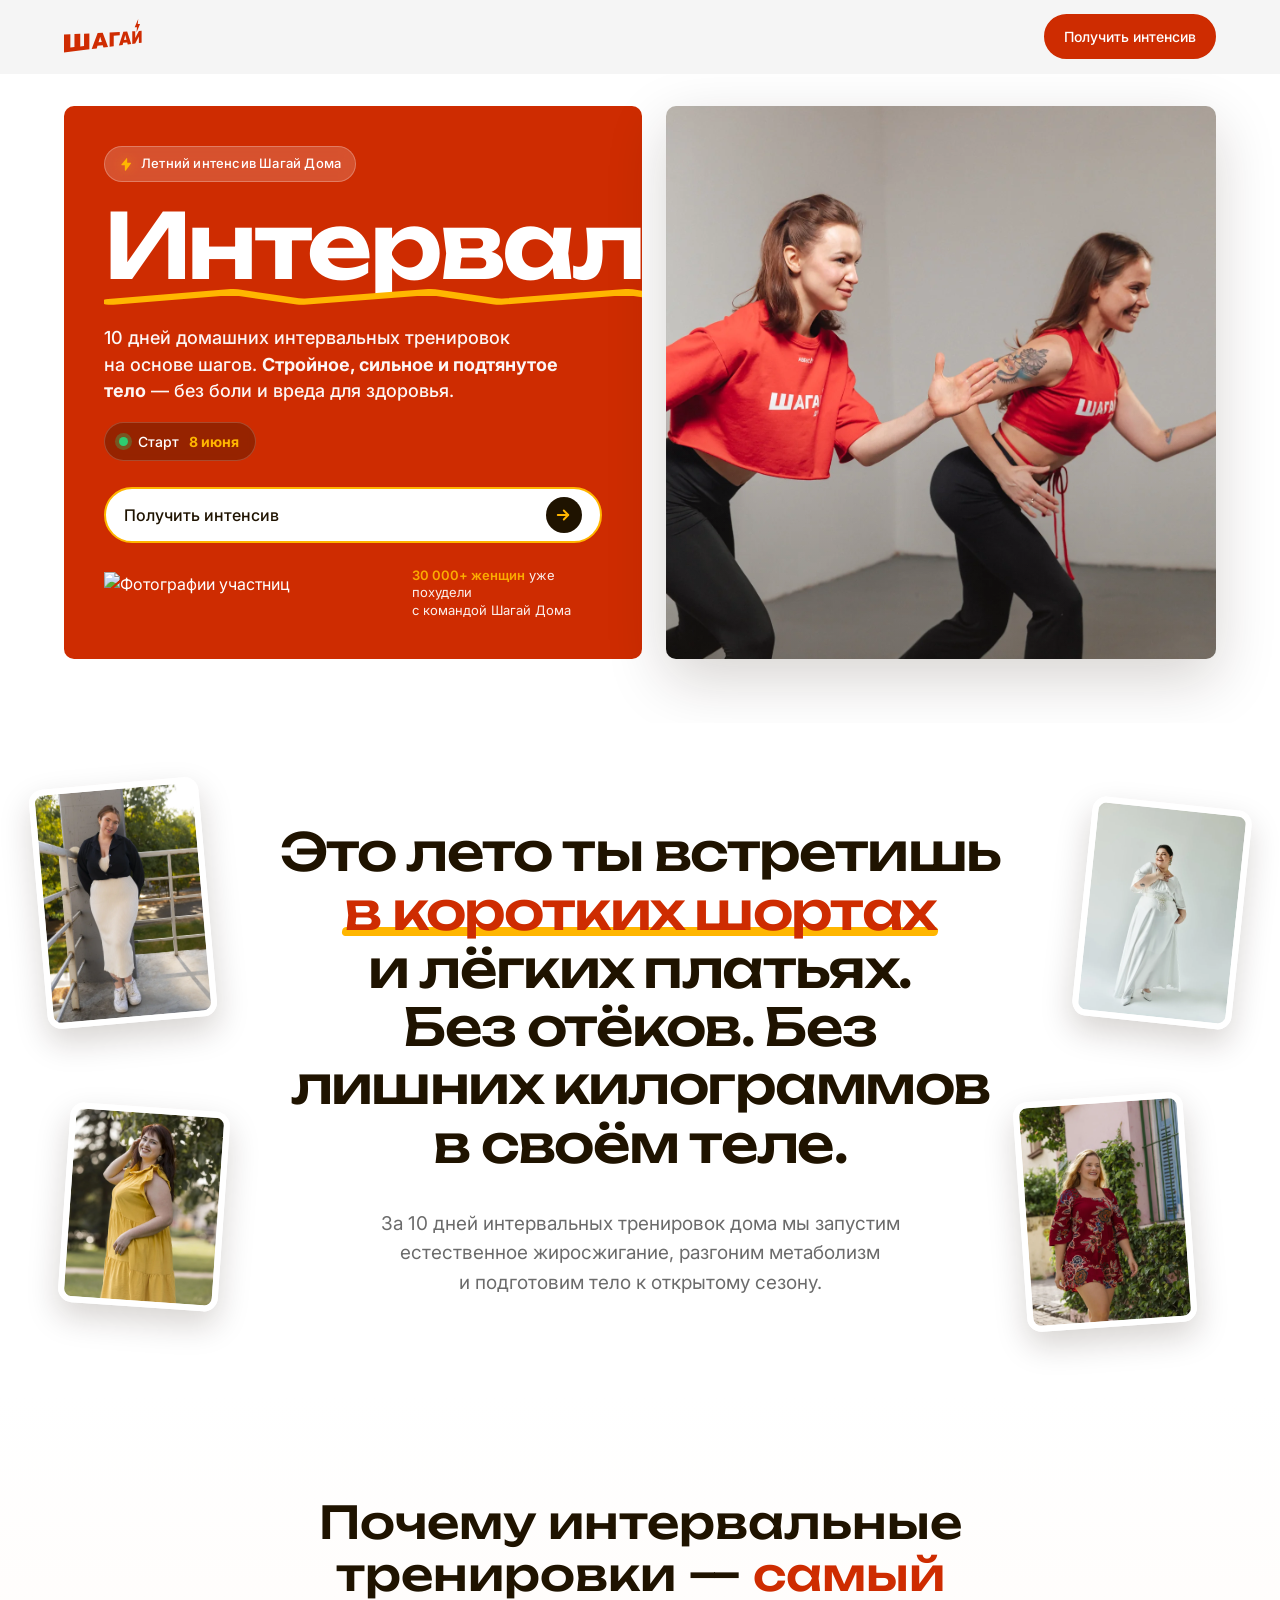
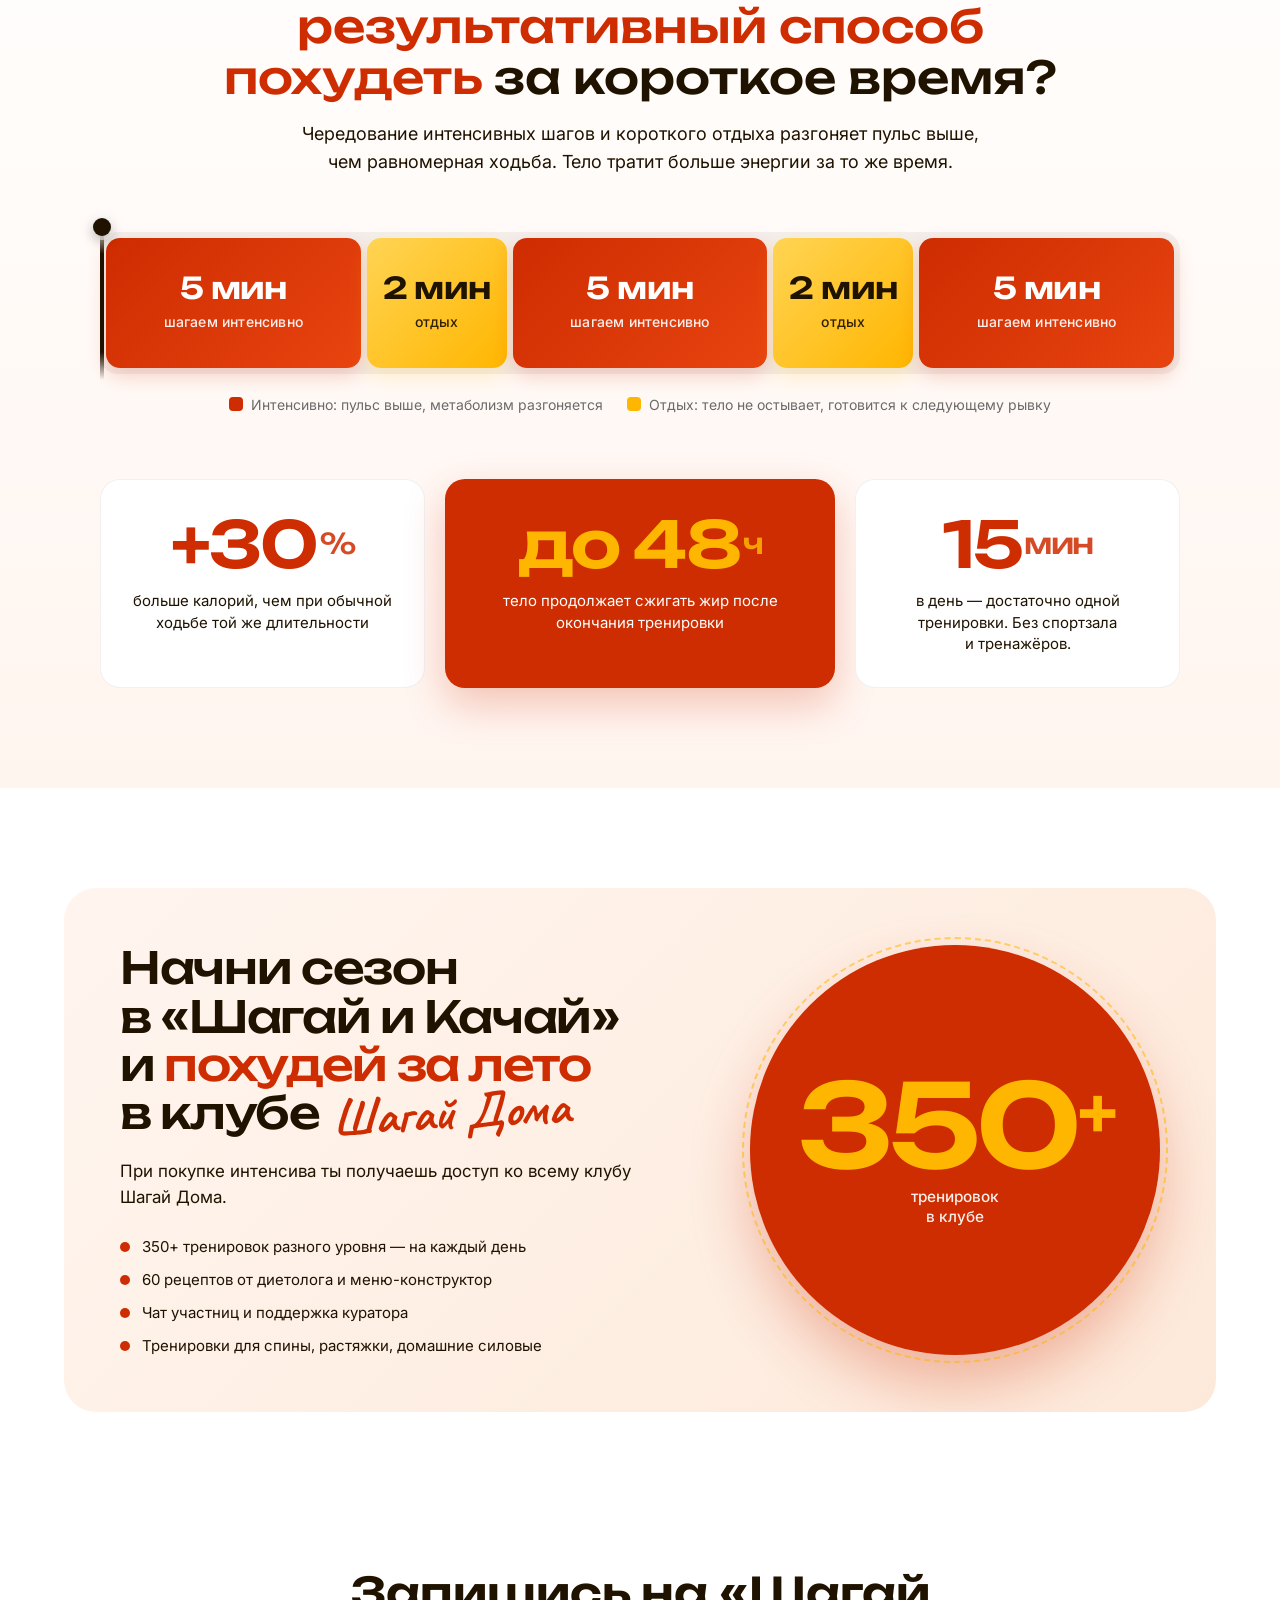
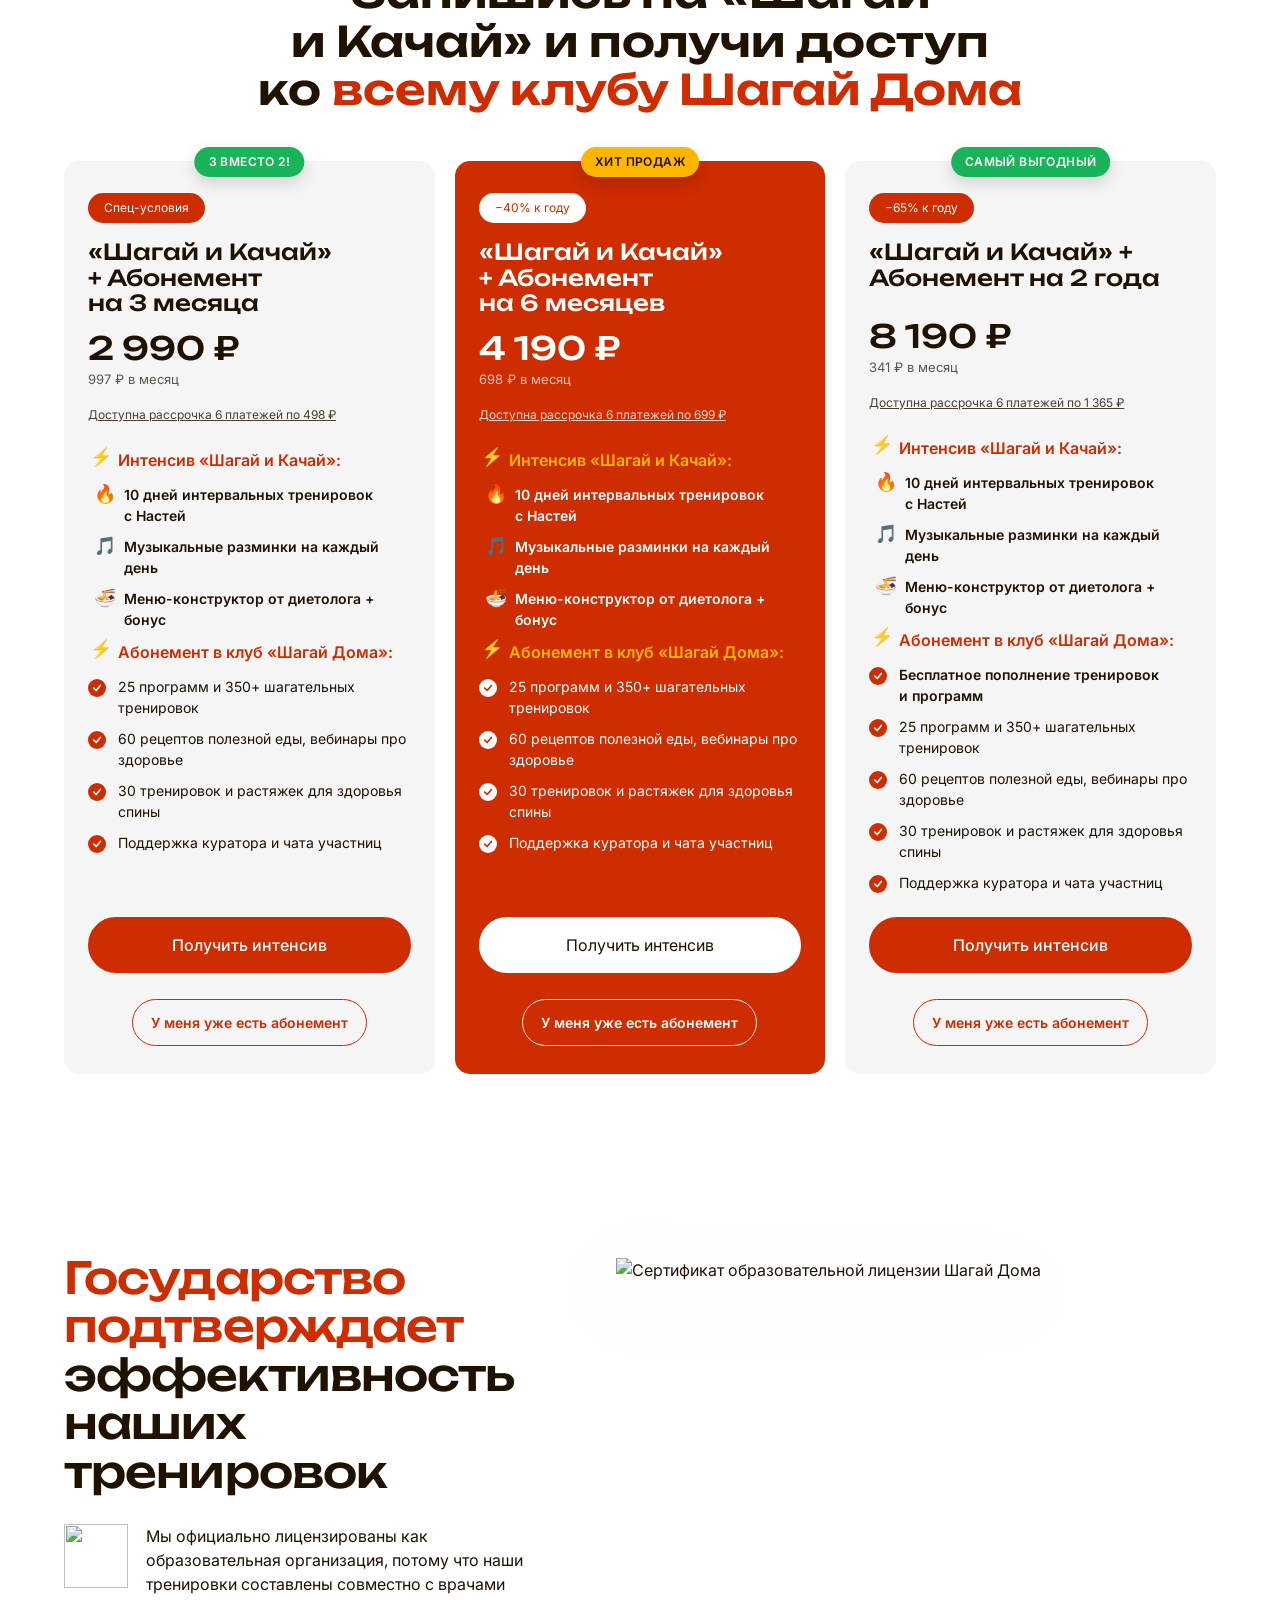
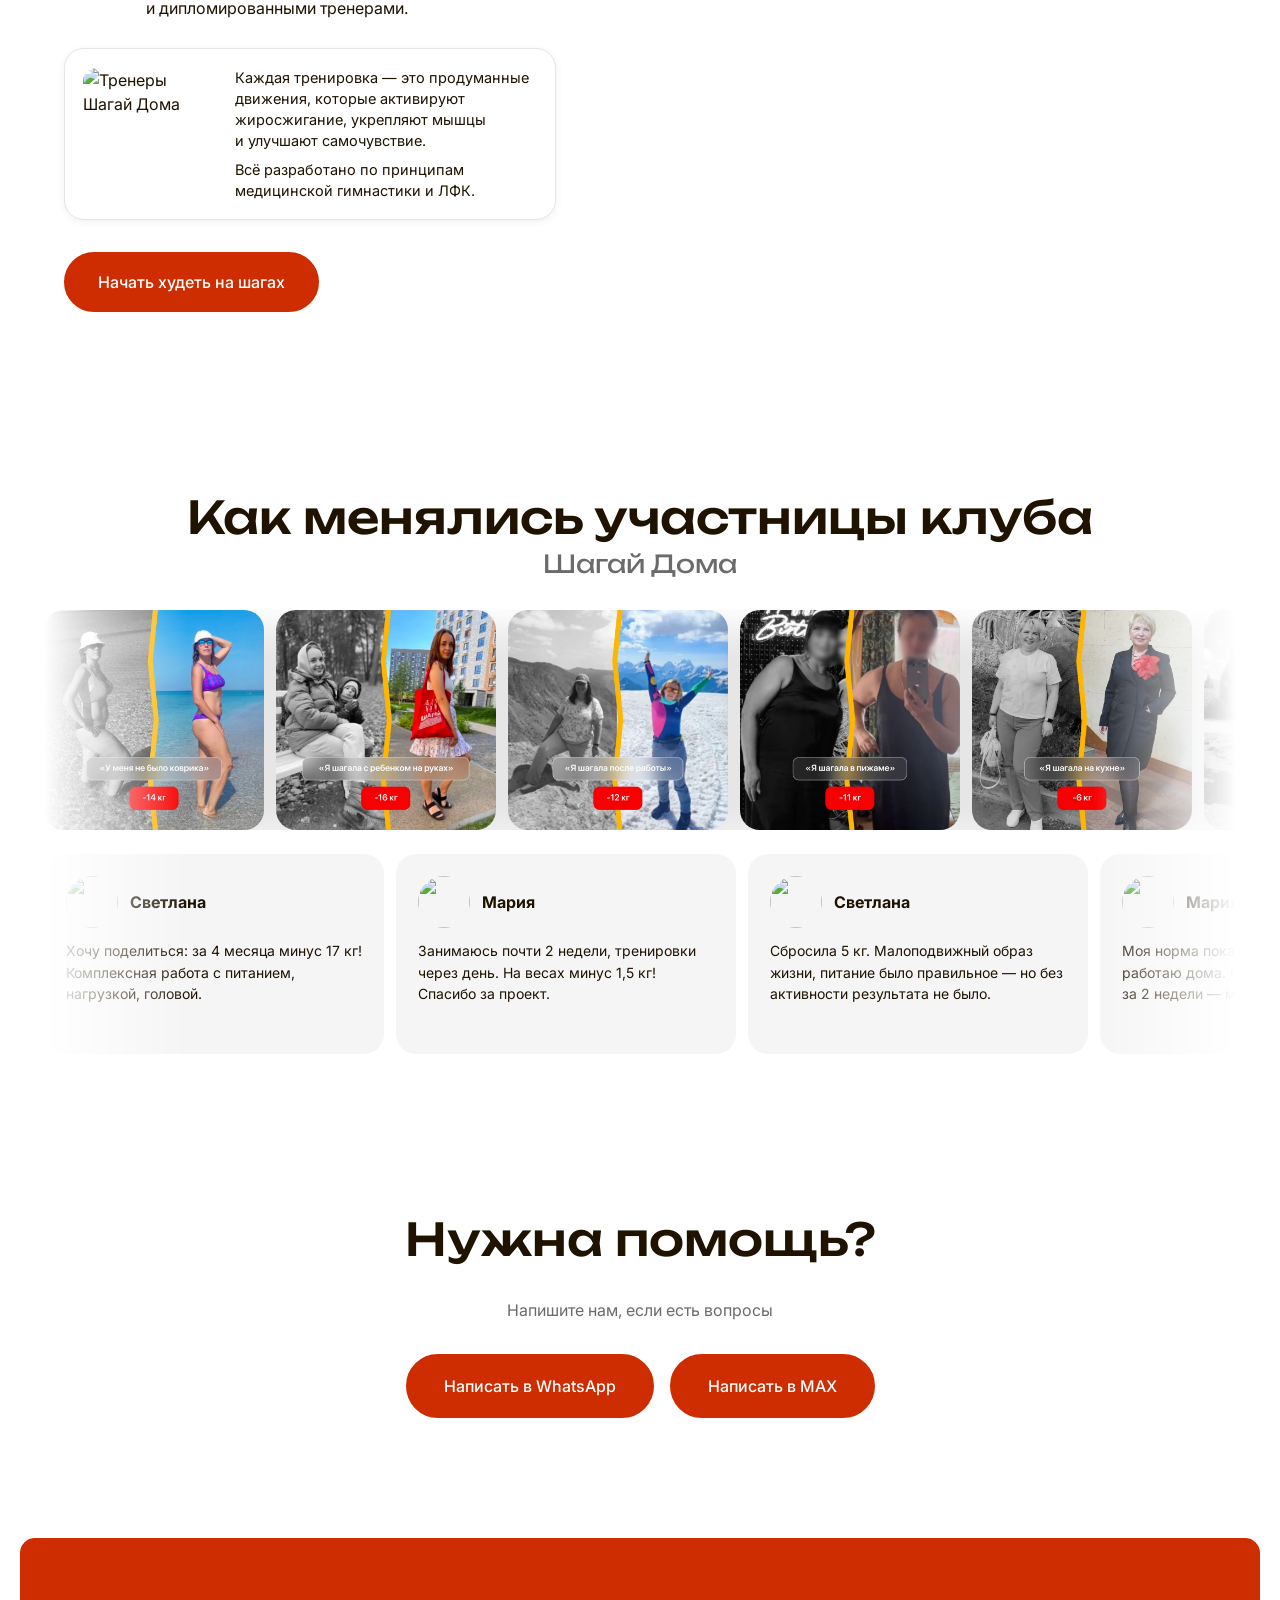
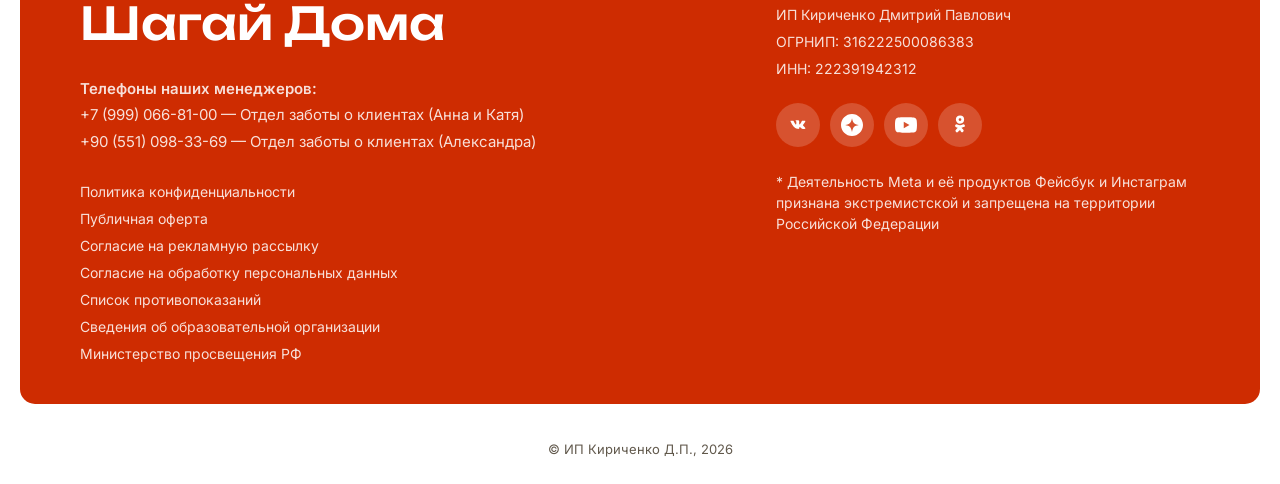
==== commit a7613b6e: "feat: hero h1 «Интервальный» с молнией-подчёркиванием + защита footer socials от Tilda 1. Hero h1 «Ш" ====
--- a/index.html
+++ b/index.html
@@ -28,7 +28,7 @@
   <!-- Preload hero-картинки -->
   <link rel="preload" as="image" href="assets/hero/hero-2girls.webp" fetchpriority="high" />
 
-  <link rel="stylesheet" href="styles.css?v=intv-H" />
+  <link rel="stylesheet" href="styles.css?v=intv-I" />
 </head>
 <body>
 
@@ -105,9 +105,11 @@
           Летний интенсив Шагай&nbsp;Дома
         </div>
 
-        <h1 class="hero__title">Шагай <span class="hero__title-amp">и</span> <span class="hero__title-accent2">Качай</span></h1>
-
-        <p class="hero__lead">10&nbsp;дней интервальных тренировок дома. <strong>Шаги, сила и&nbsp;рельеф</strong> в&nbsp;одном формате — без спортзала и&nbsp;тренажёров.</p>
+        <h1 class="hero__title">
+          <span class="hero__title-boltword">Интервальный<svg class="hero__title-boltline" viewBox="0 0 240 20" preserveAspectRatio="none" aria-hidden="true"><polyline points="2,14 38,4 58,14 96,4 116,14 154,4 174,14 212,4 238,12" fill="none" stroke="#FFB600" stroke-width="6" stroke-linecap="round" stroke-linejoin="round"/></svg></span>
+        </h1>
+
+        <p class="hero__lead">10&nbsp;дней домашних интервальных тренировок на&nbsp;основе шагов. <strong>Стройное, сильное и&nbsp;подтянутое тело</strong> — без боли и&nbsp;вреда для здоровья.</p>
 
         <div class="hero__startbadge">
           <span class="hero__startbadge-dot"></span>
--- a/styles.css
+++ b/styles.css
@@ -1289,6 +1289,26 @@
   z-index: -1;
   border-radius: 4px;
   transform: skewX(-8deg);
+}
+/* «Интервальный» с жёлтой молнией-подчёркиванием */
+.hero__title-boltword {
+  display: inline-block;
+  position: relative;
+  padding-bottom: 0.18em;
+  white-space: nowrap;
+}
+.hero__title-boltline {
+  position: absolute;
+  left: 0;
+  right: 0;
+  bottom: 0;
+  width: 100%;
+  height: 0.22em;
+  pointer-events: none;
+}
+/* На мобиле — позволим переносу не ломать вёрстку */
+@media (max-width: 480px) {
+  .hero__title-boltword { white-space: normal; }
 }
 
 /* Плашка «Старт 8 июня» */
@@ -2799,3 +2819,21 @@
     border-color: var(--color-primary-hover) !important;
   }
 }
+
+/* Footer socials — Тильда красит <a> в чёрный, защищаем */
+.footer .footer__socials a {
+  background: rgba(255,255,255,.18) !important;
+  color: #fff !important;
+}
+.footer .footer__socials a svg { fill: currentColor !important; }
+@media (hover: hover) {
+  .footer .footer__socials a:hover {
+    background: #fff !important;
+    color: var(--color-primary) !important;
+  }
+}
+.footer .footer__socials a:active,
+.footer .footer__socials a:focus {
+  background: #fff !important;
+  color: var(--color-primary) !important;
+}
